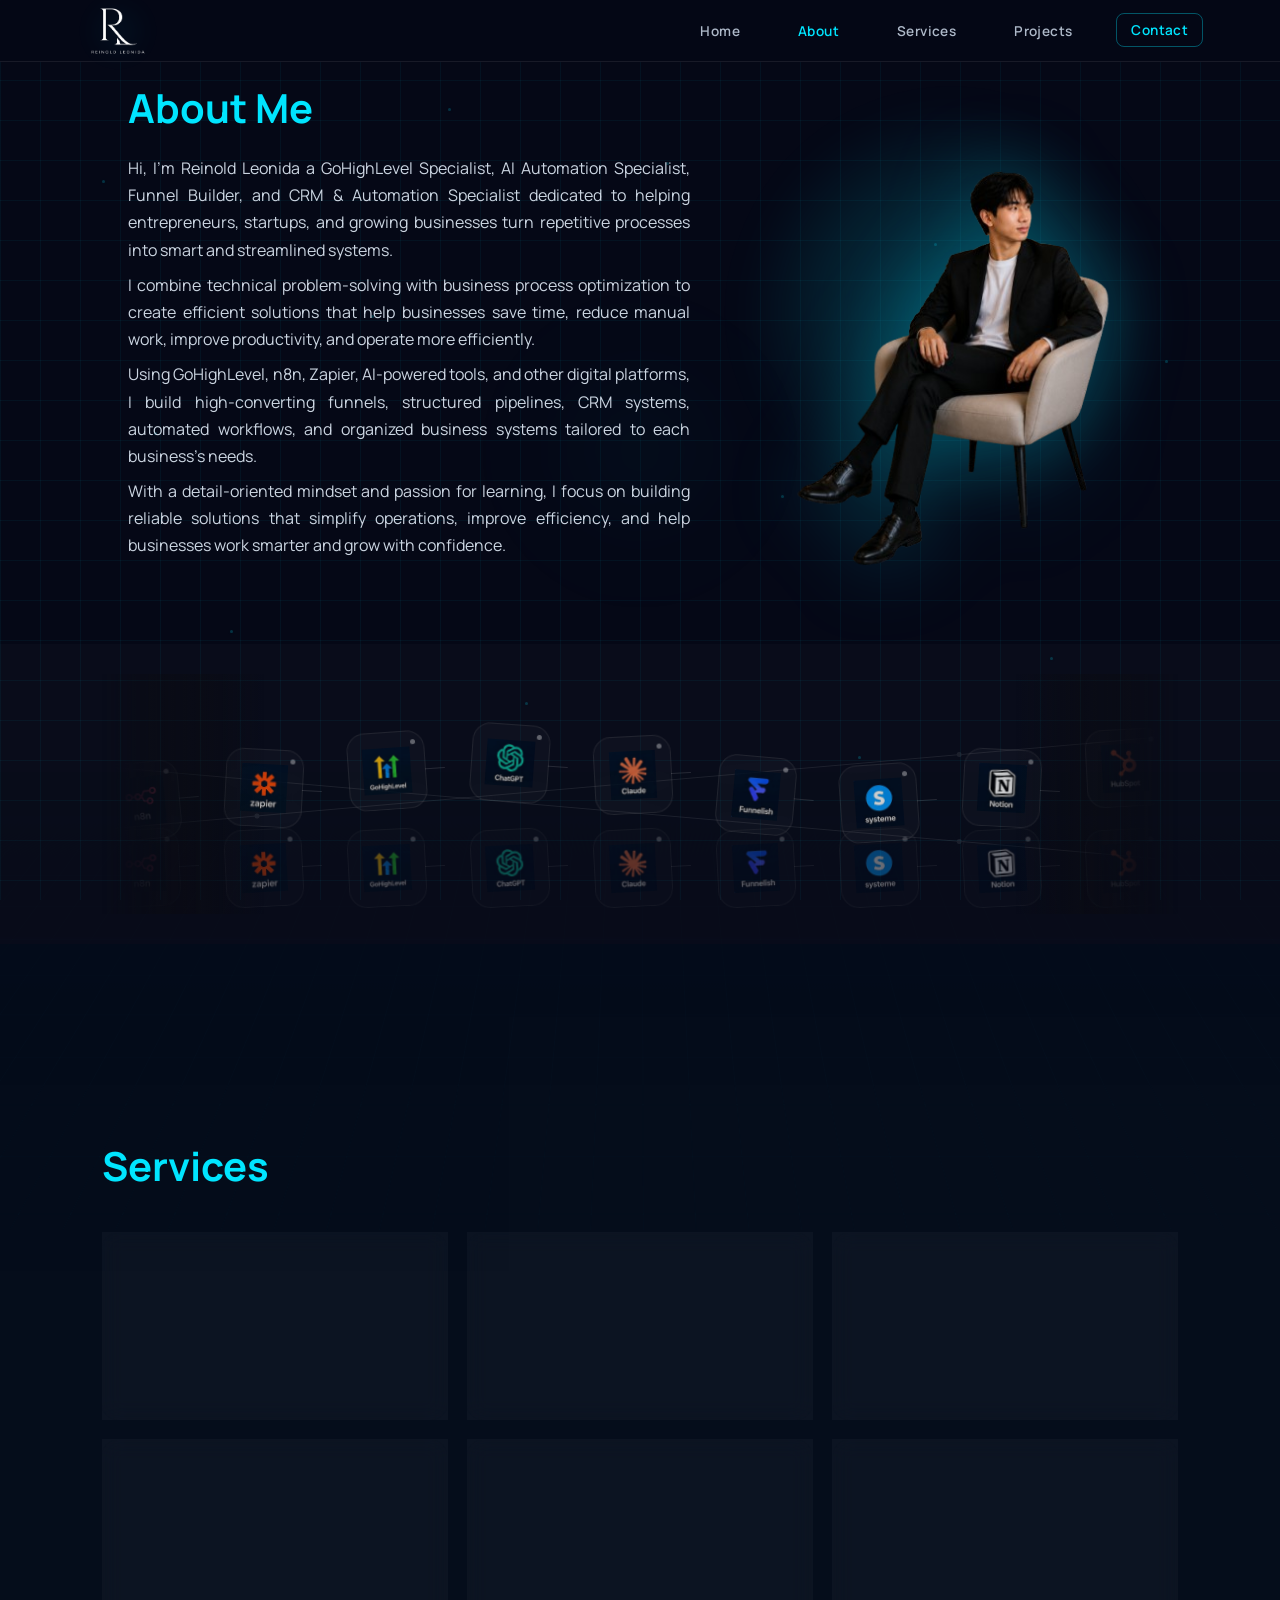
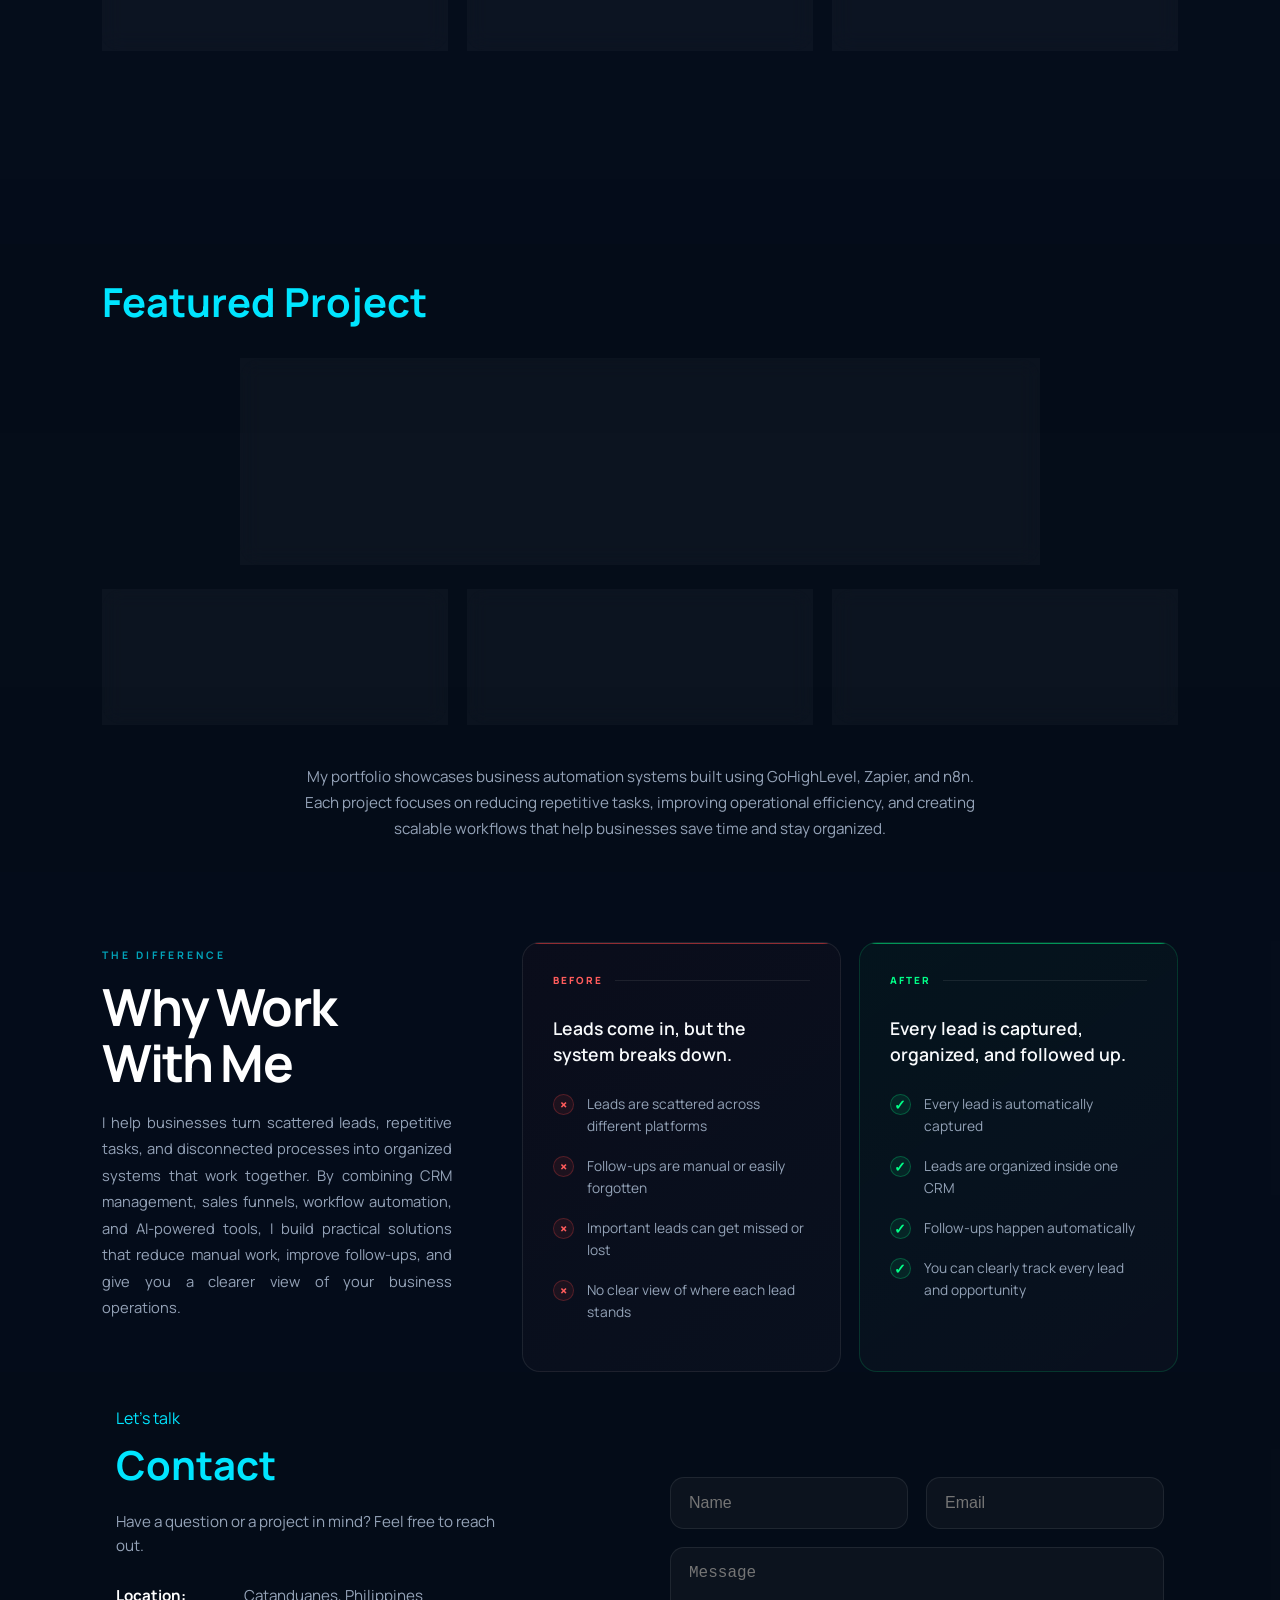
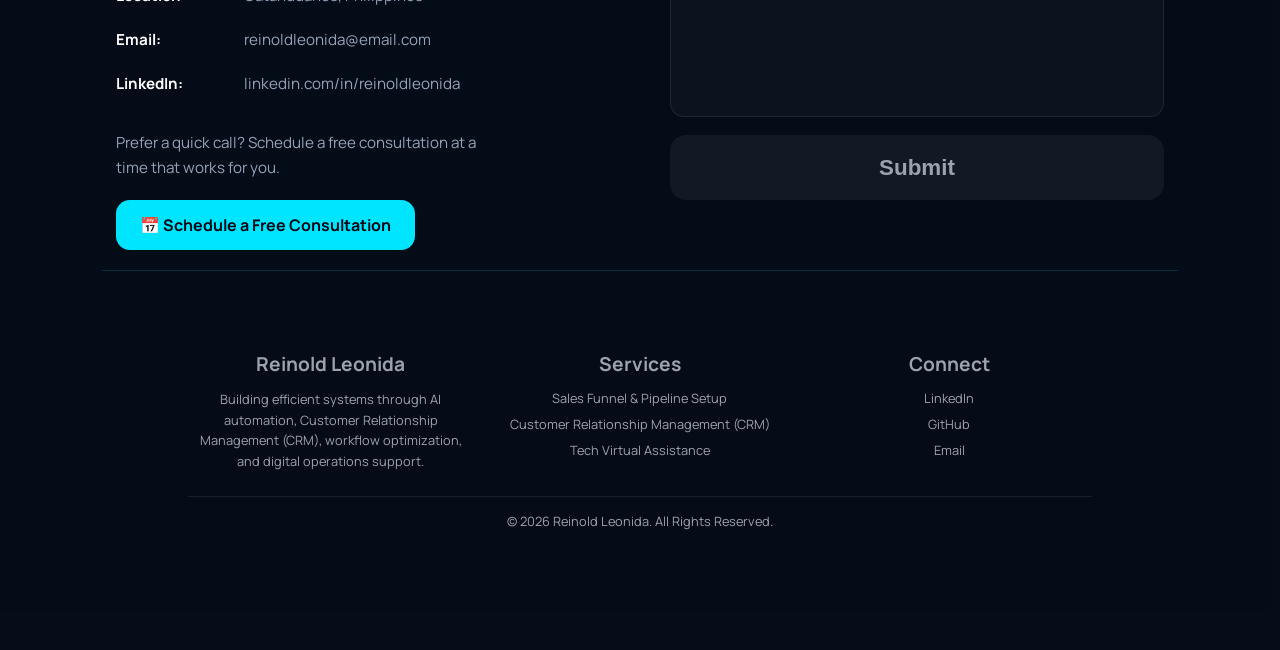
==== about.html @ 92d10fdf "anoter trubleshoot" ====
<!DOCTYPE html>
<html lang="en">
<head>
    <meta charset="UTF-8">
    <meta name="viewport" content="width=device-width, initial-scale=1.0">
    <title>Reinold Leonida</title>
    <link rel="stylesheet" href="style.css">
</head>
<body>
    <div class="grid-bg"></div>

<div class="three-d-background">
    <div class="perspective-grid"></div>

    <div class="particles">
        <span></span>
        <span></span>
        <span></span>
        <span></span>
        <span></span>
        <span></span>
        <span></span>
        <span></span>
        <span></span>
        <span></span>
        <span></span>
        <span></span>
    </div>

    <div class="depth-glow"></div>
</div>

<nav class="main-nav">

    <!-- LOGO -->
    <div class="brand-logo">
    <img
        src="Logo.png"
        alt="Reinold Leonida"
    >
</div>


    <!-- MOBILE MENU BUTTON -->
    <button
        class="menu-toggle"
        aria-label="Open navigation"
    >
        <span></span>
        <span></span>
        <span></span>
    </button>


    <!-- NAVIGATION LINKS -->
    <ul class="nav-menu">

        <li>
            <a href="index.html" class="nav-link">
                Home
            </a>
        </li>

        <li>
            <a href="#about" class="nav-link active">
                About
            </a>
        </li>

        <li>
            <a href="#services" class="nav-link">
                Services
            </a>
        </li>

        <li>
            <a href="project.html" class="nav-link">
                Projects
            </a>
        </li>

        <li>
            <a
                href="#contact"
                class="nav-link nav-contact"
            >
                Contact
            </a>
        </li>

    </ul>

</nav>
</nav>

<section id="about" class="about-page">

    <div class="about-content">

        <h1>About Me</h1>

        <p>
             Hi, I’m Reinold Leonida a GoHighLevel Specialist, AI Automation Specialist,
             Funnel Builder, and CRM & Automation Specialist dedicated to helping 
             entrepreneurs, startups, and growing businesses turn repetitive processes 
             into smart and streamlined systems.
        </p>

        <p>
            I combine technical problem-solving with business process optimization to 
            create efficient solutions that help businesses save time, reduce 
            manual work, improve productivity, and operate more efficiently.
        </p>

        <p>
            Using GoHighLevel, n8n, Zapier, AI-powered tools, and other digital platforms, 
            I build high-converting funnels, structured pipelines, CRM systems, 
            automated workflows, and organized business systems tailored to each 
            business’s needs.

        </p>

        <p>
            With a detail-oriented mindset and passion for learning, I focus on 
            building reliable solutions that simplify operations, improve 
            efficiency, and help businesses work smarter and grow with confidence.
        </p>

    </div>

    <div class="about-image">

        <div class="image-glow"></div>

        <img
            src="Reinold.png"
            alt="Reinold Leonida"
            class="about-photo"
        >

    </div>

</section>

<section id="tech" class="tech-stack-section">

    <div class="tech-orbit">

        <div class="tech-line tech-line-1"></div>
        <div class="tech-line tech-line-2"></div>

        <div class="logo-track logo-track-1">

            <div class="tech-logo">
                <img src="Logos/n8n.jfif" alt="n8n">
            </div>

            <div class="tech-logo">
                <img src="Logos/zapier.jfif" alt="Zapier">
            </div>

            <div class="tech-logo">
                <img src="Logos/ghl.jfif" alt="GoHighLevel">
            </div>

            <div class="tech-logo">
                <img src="Logos/chatgpt.jfif" alt="ChatGPT">
            </div>

            <div class="tech-logo">
                <img src="Logos/claude.jfif" alt="Claude">
            </div>

            <div class="tech-logo">
                <img src="Logos/funnelish.jfif" alt="Funnelish">
            </div>

            <div class="tech-logo">
                <img src="Logos/systeme.jfif" alt="systeme.io">
            </div>

            <div class="tech-logo">
                <img src="Logos/notion.jfif" alt="Notion">
            </div>

            <div class="tech-logo">
                <img src="Logos/hubspot.jfif" alt="HubSpot">
            </div>

            <div class="tech-logo">
                <img src="Logos/trello.jfif" alt="Trello">
            </div>

            <div class="tech-logo">
                <img src="Logos/asana.jfif" alt="Asana">
            </div>

            <div class="tech-logo">
                <img src="Logos/slack.jfif" alt="Slack">
            </div>

            <div class="tech-logo">
                <img src="Logos/discord.jfif" alt="Discord">
            </div>

        </div>

        <!-- Duplicate track -->
        <div class="logo-track logo-track-2">

            
            <div class="tech-logo">
                <img src="Logos/n8n.jfif" alt="n8n">
            </div>

            <div class="tech-logo">
                <img src="Logos/zapier.jfif" alt="Zapier">
            </div>

            <div class="tech-logo">
                <img src="Logos/ghl.jfif" alt="GoHighLevel">
            </div>

            <div class="tech-logo">
                <img src="Logos/chatgpt.jfif" alt="ChatGPT">
            </div>

            <div class="tech-logo">
                <img src="Logos/claude.jfif" alt="Claude">
            </div>

            <div class="tech-logo">
                <img src="Logos/funnelish.jfif" alt="Funnelish">
            </div>

            <div class="tech-logo">
                <img src="Logos/systeme.jfif" alt="systeme.io">
            </div>

            <div class="tech-logo">
                <img src="Logos/notion.jfif" alt="Notion">
            </div>

            <div class="tech-logo">
                <img src="Logos/hubspot.jfif" alt="HubSpot">
            </div>

            <div class="tech-logo">
                <img src="Logos/trello.jfif" alt="Trello">
            </div>

            <div class="tech-logo">
                <img src="Logos/asana.jfif" alt="Asana">
            </div>

            <div class="tech-logo">
                <img src="Logos/slack.jfif" alt="Slack">
            </div>

            <div class="tech-logo">
                <img src="Logos/discord.jfif" alt="Discord">
            </div>

        </div>

    </div>

</section>

    <!-- SERVICES -->
<section id="services">

    <h2>Services</h2>

    <div class="project-grid">

        <div class="card project-card">
            <h3>GoHighLevel & CRM</h3>
            <p>
                Build and organize GoHighLevel CRM systems 
                with structured contacts, lead tracking, pipelines, 
                workflows, and client management that give businesses 
                better visibility and control over their sales process.
            </p>
        </div>

        <div class="card project-card">

            <h3>AI & Workflow Automation</h3>

            <p>
                Turn repetitive tasks into smart automated workflows using AI, 
                n8n, Zapier, GoHighLevel, and other automation tools to reduce 
                manual work, connect business processes, and improve operational 
                efficiency.
            </p>

        </div>

        <div class="card project-card">
            <h3>Sales Funnel & Pipeline Building</h3>
            <p>
                Build high-converting funnels and structured pipelines that 
                capture leads, organize prospects, automate follow-ups, and 
                guide customers through a clear and effective sales journey.
            </p>
        </div>

        <div class="card project-card">
            <h3>Business Systems & Operations</h3>
            <p>
                Create organized digital systems that improve business 
                processes, task management, team workflows, and day-to-day 
                operations while helping businesses work more efficiently and 
                prepare for scalable growth.
            </p>
        </div>

        <div class="card project-card">
            <h3>Client Onboarding Automation</h3>
            <p>
                Build automated onboarding systems that organize new client information, 
                trigger follow-up tasks, connect business tools, and create a smoother 
                experience for both businesses and their clients.
            </p>
        </div>
        <div class="card project-card">
            <h3>Workflow Optimization</h3>
            <p>
                Analyze existing processes and identify opportunities 
                to simplify, automate, and improve workflows. I help turn 
                inefficient manual processes into organized systems that 
                save time and make daily operations easier.
            </p>
        </div>

    </div>

</section>

<section id="projects">

    <h2>Featured Project</h2>

    <div class="project-grid">

        <a href="project.html" class="project-link">

            <div class="card project-card">

                <h3>
                    Digital Systems & Automation
                </h3>

                <p>
                    A collection of projects showcasing GoHighLevel funnels, CRM solutions,
    AI automation, workflow optimization, and business integrations designed
    to streamline operations, reduce manual work, and create more efficient systems.
                </p>

                <span class="view-projects">
                    View Full Project  →
                </span>

            </div>

        </a>

    </div>

    <div class="project-highlights">

        <div class="card stat-card">
            <h3>3</h3>
            <p>Projects Built</p>
        </div>

        <div class="card stat-card">
            <h3>3</h3>
            <p>Platforms Specialized In</p>
        </div>

        <div class="card stat-card">
            <h3>100%</h3>
            <p>Focused on Process Efficiency</p>
        </div>

    </div>

    <p class="project-note">
        My portfolio showcases business automation systems built using
        GoHighLevel, Zapier, and n8n. Each project focuses on reducing
        repetitive tasks, improving operational efficiency, and creating
        scalable workflows that help businesses save time and stay organized.
    </p>

</section>

<!-- WHY WORK WITH ME -->
<section id="why-me" class="before-after-section">

    <div class="before-after-header">
        <span class="section-label">THE DIFFERENCE</span>

        <h2>Why Work With Me</h2>

        <p>
            I help businesses turn scattered leads, repetitive tasks, and disconnected
    processes into organized systems that work together. By combining CRM
    management, sales funnels, workflow automation, and AI-powered tools, I
    build practical solutions that reduce manual work, improve follow-ups,
    and give you a clearer view of your business operations.
        </p>
    </div>

    <div class="before-after">

        <!-- BEFORE -->
        <div class="ba-column before">

            <div class="ba-header">
                <span class="ba-status red">BEFORE</span>
                <span class="ba-line"></span>
            </div>

            <h3>Leads come in, but the system breaks down.</h3>

            <ul>
                <li>
                    <span class="ba-icon red">×</span>
                    Leads are scattered across different platforms
                </li>

                <li>
                    <span class="ba-icon red">×</span>
                    Follow-ups are manual or easily forgotten
                </li>

                <li>
                    <span class="ba-icon red">×</span>
                    Important leads can get missed or lost
                </li>

                <li>
                    <span class="ba-icon red">×</span>
                    No clear view of where each lead stands
                </li>
            </ul>

        </div>


        <!-- AFTER -->
        <div class="ba-column after">

            <div class="ba-header">
                <span class="ba-status green">AFTER</span>
                <span class="ba-line"></span>
            </div>

            <h3>Every lead is captured, organized, and followed up.</h3>

            <ul>
                <li>
                    <span class="ba-icon green">✓</span>
                    Every lead is automatically captured
                </li>

                <li>
                    <span class="ba-icon green">✓</span>
                    Leads are organized inside one CRM
                </li>

                <li>
                    <span class="ba-icon green">✓</span>
                    Follow-ups happen automatically
                </li>

                <li>
                    <span class="ba-icon green">✓</span>
                    You can clearly track every lead and opportunity
                </li>
            </ul>

        </div>

    </div>

</section>

    <!-- CONTACT -->

<section id="contact" class="contact-section">

    <div class="contact-container">

        <div class="contact-info">

            <span class="contact-label">
                Let's talk
            </span>

            <h2>Contact</h2>

            <p>
                Have a question or a project in mind?
                Feel free to reach out.
            </p>

            <div class="contact-details">

    <p>
        <span class="contact-title">Location</span>
        <span class="contact-value">Catanduanes, Philippines</span>
    </p>

    <p>
        <span class="contact-title">Email</span>
        <span class="contact-value">
            <a href="mailto:reinoldleonida@email.com">
                reinoldleonida@email.com
            </a>
        </span>
    </p>

    <p>
    <span class="contact-title">LinkedIn</span>

    <span class="contact-value">
        <a href="https://linkedin.com/in/reinoldleonida" target="_blank">
            linkedin.com/in/reinoldleonida
        </a>
    </span>
</p>

<div class="booking-box">

    <p class="booking-text">
        Prefer a quick call? Schedule a free consultation at a time that works for you.
    </p>

    <a
        href="https://calendly.com/reinoldleo2004/free-consultation"
        target="_blank"
        class="book-btn">

        📅 Schedule a Free Consultation

    </a>

</div>
        </span>
    </p>

</div>
        </div>

        <form
    action="https://formsubmit.co/reinoldleo2004@gmail.com"
    method="POST"
    class="contact-form">

    <input type="hidden" name="_captcha" value="false">

    <input type="hidden" name="_subject"
    value="New Portfolio Inquiry">

    <input type="hidden" name="_template"
    value="table">

            <div class="input-row">

    <input
    type="text"
    name="Name"
    placeholder="Name"
    required
>

    <input
    type="email"
    name="Email"
    placeholder="Email"
    required
>
</div>
<input
    type="hidden"
    name="_next"
    value="https://reinoldleonida.vercel.app/about.html?sent=true">

            <textarea
    name="Message"
    placeholder="Message"
    rows="5"
    required
></textarea>

            <button type="submit">
                Submit
            </button>

        </form>

    </div>

        </div>
    <footer class="footer">

    <div class="footer-grid">

        <div>
            <h3>Reinold Leonida</h3>

            <p class="footer-tagline">
                Building efficient systems through AI automation,
                Customer Relationship Management (CRM), workflow optimization,
                and digital operations support.
            </p>
        </div>

        <div>
            <h3>Services</h3>

            <ul class="footer-links">
                <li>Sales Funnel & Pipeline Setup</li>
                <li>Customer Relationship Management (CRM)</li>
                <li>Tech Virtual Assistance</li>
            </ul>
        </div>

        <div>
    <h3>Connect</h3>

    <ul class="footer-links">

        <li>
            <a href="https://www.linkedin.com/in/reinold-leonida/" target="_blank">
                LinkedIn
            </a>
        </li>

        <li>
            <a href="https://github.com/Rein2004" target="_blank">
                GitHub
            </a>
        </li>

        <li>
            <a href="mailto:reinoldleo2004@gmail.com">
                Email
            </a>
        </li>

    </ul>
</div>

    </div>

    <div class="footer-bottom">
        © 2026 Reinold Leonida. All Rights Reserved.
    </div>

</footer>

</section>

<div id="success-box" class="success-box">
    <div class="success-content">
        <span>✓</span>
        <p>Message sent successfully!</p>
    </div>
</div>

<script src="script.js"></script>

</body>
</html>
---- style.css ----
@import url('https://fonts.googleapis.com/css2?family=Manrope:wght@300;400;500;600;700;800&display=swap');
@import url('https://fonts.googleapis.com/css2?family=Inter:wght@300;400;500;600;700;800;900&display=swap');

*{
    margin:0;
    padding:0;
    box-sizing:border-box;
}

html{
    scroll-behavior:smooth;
}

body{
    background:#050816;
    color:white;
    font-family:'Manrope',sans-serif;
    overflow-x:hidden;
}

.grid-bg{
    position:fixed;
    width:100%;
    height:100%;
    z-index:-2;

    background-image:
        linear-gradient(rgba(0,229,255,.05) 1px, transparent 1px),
        linear-gradient(90deg, rgba(0,229,255,.05) 1px, transparent 1px);

    background-size:40px 40px;
}

.logo{
    font-size:2rem;
    font-weight:800;
    color:#00e5ff;
}

nav ul{
    display:flex;
    gap:30px;
    list-style:none;
}

nav a{
    text-decoration:none;
    color:white;
}

.hero-description{
    max-width:650px;

    margin:25px auto 0;

    color:#cbd5e1;

    font-size:1rem;
    line-height:1.8;

    text-align:center;
}
.hero{
    min-height:100vh;
    display:flex;
    justify-content:center;
    align-items:center;
    text-align:center;
}

.hero-content{
    width:100%;
    max-width:1100px;
    margin:auto;
}

.status{
    display:inline-block;

    border:1px solid #00ff88;
    color:#00ff88;

    padding:10px 20px;
    border-radius:50px;

    margin-bottom:20px;
}

.name{
    font-size:5rem;
    font-weight:800;
    letter-spacing:-3px;

    background:linear-gradient(
        90deg,
        #00e5ff,
        #00ff88,
        #00e5ff
    );

    background-size:300% auto;

    background-clip: text;
    -webkit-background-clip: text;
    -webkit-text-fill-color:transparent;

    animation:gradientMove 5s linear infinite;
}

@keyframes gradientMove{
    to{
        background-position:300% center;
    }
}

.title{
    margin-top:12px;
    font-size:1.4rem;
    font-weight:500;
    color:#94a3b8;
}

section{
    min-height:auto;
    padding:60px 8%;
    display:flex;
    flex-direction:column;
    justify-content:center;
}

section h2{
    color:#00e5ff;
    font-size:3rem;
    margin-bottom:20px;
}
#about.show,
#services.show,
#projects.show{
    opacity:1;
    transform:translateY(0);
}

.card{
    background:rgba(255,255,255,.03);

    border:1px solid rgba(0,229,255,.2);

    border-radius:20px;

    padding:30px;

    backdrop-filter:blur(10px);
}

.project-grid{
    display:grid;

    grid-template-columns:
    repeat(auto-fit,minmax(300px,1fr));
    margin-bottom:0;
    gap:30px;
}

.project-card{
    transition:.3s;
}

.project-card:hover{
    transform:translateY(-10px);

    box-shadow:
    0 0 30px rgba(0,229,255,.3);
}

.tech-item{
    text-align:center;

    padding:20px;

    border-radius:15px;

    background:rgba(255,255,255,.03);

    border:1px solid rgba(0,229,255,.2);
}

footer{
    text-align: center;
    color: #9ca3af;
    margin-top: 0;
    padding: 20px 8% 15px;
}

@media(max-width:768px){

    .name{
        font-size:3rem;
    }

    .title{
        font-size:1.3rem;
    }

    nav{
        flex-direction:column;
        gap:20px;
    }

    nav ul{
        flex-wrap:wrap;
        justify-content:center;
    }

}
#typing::after{
    content:"|";
    animation:blink .8s infinite;
    color:#00e5ff;
}

@keyframes blink{
    50%{
        opacity:0;
    }
}
.profile-header{
    display:flex;
    justify-content:center;
    align-items:center;
    margin-bottom:30px;
}

.profile-wrapper{
    position:relative;

    width:350px;
    height:350px;

    display:flex;
    justify-content:center;
    align-items:center;
}

.profile-photo{
    width:100%;
    height:100%;

    object-fit:cover;

    border-radius:
    60% 40% 55% 45% /
    40% 60% 40% 60%;

    border:4px solid rgba(0,229,255,.5);

    box-shadow:
    0 0 40px rgba(0,229,255,.25);

    transition:.4s ease;
}

.profile-wrapper:hover .profile-photo{
    transform:translateY(-8px) scale(1.02);

    box-shadow:
    0 0 60px rgba(0,229,255,.4);
}

.photo-overlay{
    position:absolute;
    inset:0;

    display:flex;
    justify-content:center;
    align-items:center;

    font-size:3rem;

    cursor:pointer;

    opacity:0;

    background:rgba(0,0,0,.45);

    border-radius:
    60% 40% 55% 45% /
    40% 60% 40% 60%;

    transition:.3s;
}

.profile-wrapper:hover .photo-overlay{
    opacity:1;
}

.status-dot{
    position:absolute;

    bottom:25px;
    right:25px;

    width:36px;
    height:36px;

    background:#00ff88;
    border-radius:50%;

    border:5px solid #050816;

    animation:pulse 2s infinite;
}

@keyframes pulse{
    0%{
        box-shadow:0 0 0 0 rgba(0,255,136,.8);
    }

    70%{
        box-shadow:0 0 0 20px rgba(0,255,136,0);
    }

    100%{
        box-shadow:0 0 0 0 rgba(0,255,136,0);
    }
}
.section-subtitle{
    max-width:850px;
    margin:0 auto 50px;
    text-align:center;
    color:#9ca3af;
    line-height:1.8;
    font-size:1.05rem;
}

.footer{
    padding:80px 8% 40px;
    border-top:1px solid rgba(0,229,255,.15);
}

.footer-grid{
    display:grid;
    grid-template-columns:
    repeat(auto-fit,minmax(250px,1fr));
    gap:25px;
}

.footer h3{
    font-size:1.2rem;
    margin-bottom:12px;
}

.footer-tagline{
    color:#9ca3af;
    font-size:.8rem;
    line-height:1.6;
}

.footer-links{
    list-style:none;
}

.footer-links li{
    margin-bottom:8px;
    font-size:.8rem;
    color:#9ca3af;
}

.footer-bottom{
    margin-top:25px;
    padding-top:15px;
    font-size:.8rem;
    border-top:1px solid rgba(255,255,255,.08);
    color:#9ca3af;
}
#about p{
    text-align: justify;
    text-justify: inter-word;
    line-height: 1.9;
    color: #cbd5e1;
    font-size: 1.05rem;
}

nav a{
    position:relative;
    transition:.3s;
}

nav a.active::after{
    content:"";

    position:absolute;
    left:0;
    bottom:-8px;

    width:100%;
    height:2px;

    background:#00e5ff;
}
#services{
    background:rgba(0,229,255,.02);
    padding:60px 8%;
}
#services h2{
    font-size:2.5rem;
    margin-bottom:40px;
}

#services .project-grid{
    gap:20px;
}

#services .project-card{
    padding:18px;
}

#services .project-card h3{
    font-size:1.1rem;
    margin-bottom:10px;
}

#services .project-card p{
    font-size:0.9rem;
    line-height:1.6;
    text-align:justify;
    text-justify:inter-word;
}

#services .card{
    border-radius:15px;
}

#projects{
    background:rgba(0,255,136,.02);
}

#tech{
    background:rgba(255,255,255,.02);
}

#contact{
    background:rgba(0,255,136,.02);
}
.profile-wrapper{
    animation:float 5s ease-in-out infinite;
}

@keyframes float{
    0%{
        transform:translateY(0);
    }
    50%{
        transform:translateY(-15px);
    }
    100%{
        transform:translateY(0);
    }
}

.card.show{
    opacity:1;
    transform:translateY(0);
}
/* =========================================
   PROJECT SECTION ONLY — SHINE EFFECT
========================================= */

#projects .project-card {
    position: relative;
    overflow: hidden;
}

#projects .project-card::before {
    content: "";

    position: absolute;
    top: -50%;
    left: -50%;

    width: 200%;
    height: 200%;

    background: linear-gradient(
        90deg,
        transparent,
        rgba(0, 229, 255, 0.3),
        transparent
    );

    transform: translateX(-100%) rotate(25deg);

    opacity: 0;

    pointer-events: none;
}

#projects .project-card:hover::before {
    opacity: 1;
    animation: projectCardShine 1s linear;
}

@keyframes projectCardShine {
    from {
        transform: translateX(-100%) rotate(25deg);
    }

    to {
        transform: translateX(100%) rotate(25deg);
    }
}
.grid-bg{
    animation:gridMove 20s linear infinite;
}

@keyframes gridMove{
    from{
        background-position:0 0;
    }

    to{
        background-position:40px 40px;
    }
}

.cursor-glow{
    position:fixed;

    width:300px;
    height:300px;

    border-radius:50%;

    background:
    radial-gradient(
        circle,
        rgba(0,229,255,.15),
        transparent 70%
    );

    pointer-events:none;

    transform:
    translate(-50%,-50%);

    z-index:-1;
}
.hero-buttons{
    margin-top:40px;
    display:flex;
    justify-content:center;
    gap:20px;
    flex-wrap:wrap;
}

.btn-primary,
.btn-secondary{
    padding:14px 28px;
    border-radius:12px;
    text-decoration:none;
    font-weight:600;
    transition:.3s;
}

.btn-primary{
    background:#00e5ff;
    color:#050816;
}

.btn-primary:hover{
    transform:translateY(-3px);
}

.btn-secondary{
    border:1px solid #00e5ff;
    color:#00e5ff;
}

.btn-secondary:hover{
    background:rgba(0,229,255,.1);
}

.logo span{
    color:#00e5ff;
}
.project-highlights{
    margin-top:25px;
    gap:15px;
    display:grid;
    grid-template-columns:
    repeat(auto-fit,minmax(250px,1fr));

    gap:20px;
}

.stat-card h3{
    color:#00e5ff;
    margin-bottom:10px;
}
.project-link{
    text-decoration:none;
    color:inherit;
}

.view-projects{
    display:inline-block;
    margin-top:20px;
    color:#00e5ff;
    font-weight:600;
}

.stat-card{
    text-align:center;
}

.stat-card h3{
    font-size:2.5rem;
    color:#00e5ff;
    margin-bottom:10px;
}

.project-note{
    max-width:700px;
    font-size:0.95rem;
    line-height:1.7;
    margin:40px auto 0;
    text-align:center;
    color:#94a3b8;
}
.tech-item{
    position:relative;
    overflow:hidden;
}

.hero-container{
    max-width:1200px;
    margin:0 auto;

    display:flex;
    align-items:center;
    justify-content:space-between;
    gap:80px;
}

.hero-text{
    flex:1;
    text-align:left;
}

.hero-image{
    flex:1;
    display:flex;
    justify-content:flex-end;
}

.hero-about{
    margin-top:40px;
    text-align:justify;
    text-justify:inter-word;
}

.hero-about h3{
    color:#00e5ff;
    margin-bottom:10px;
}

.hero-about p{
    color:#cbd5e1;
    line-height:1.8;
}

.name{
    white-space:nowrap;
}
.hero{
    opacity:1 !important;
    transform:none !important;
}
.hero .title{
    opacity:1 !important;
    transform:none !important;
}
.hero-about .btn-secondary{
    display:inline-block;
    margin-top:25px;
}
.about-page{
    min-height:auto;
    padding:80px 10% 30px;
    display:grid;
    grid-template-columns:1.4fr 1fr;
    gap:60px;
}
.about-content{
    width:100%;
    max-width:none;
}

.about-page h1{
    font-size:2.5rem;
    margin-bottom:20px;
    color:#00e5ff;
}

#about p{
    text-align:justify;
    line-height:1.7;
    margin-bottom:8px;
    color:#cbd5e1;
    font-size:1rem;
}
.about-image{
    width:100%;
    display:flex;
    justify-content:center;
    align-items:center;

    margin-top:-70px;
}

.image-glow{
    position:absolute;

    width:420px;
    height:420px;

    background:
    radial-gradient(
        circle,
        rgba(0,229,255,.25),
        transparent 70%
    );

    filter:blur(20px);
}

.about-photo{
    width:100%;
    max-width:600px;

    height:auto;
    object-fit:contain;

    position:relative;
    z-index:2;

    filter:drop-shadow(0 0 40px rgba(0,229,255,.25));
}
@media(max-width:768px){

    .about-page{
        grid-template-columns:1fr;
        gap:40px;
    }

    .about-content h1{
        font-size:3rem;
    }

}
@media(max-width:900px){

    .about-page{
        grid-template-columns:1fr;
        text-align:left;
    }

    .about-image{
        order:-1;
    }
}

#projects{
    min-height:auto;
    padding:30px 8%;
}

#projects h2{
    color:#00e5ff;
    font-size:2.5rem;
    margin-bottom:30px;
}

#projects .project-card{
    padding:22px;
    max-width:800px;
    margin:auto;
}

#projects .project-card h3{
    font-size:1.3rem;
    margin-bottom:12px;
}

#projects .project-card p{
    font-size:0.95rem;
    line-height:1.7;
    color:#cbd5e1;
}

.stat-card h3{
    font-size:2rem;
}

.stat-card p{
    font-size:0.9rem;
}


/* Disable card animation inside those sections */

#tech .card,
#contact .card{
    opacity:1 !important;
    transform:none !important;
    transition:none !important;
}

/* Disable tech-item animation */

#tech .tech-item{
    opacity:1 !important;
    transform:none !important;
    transition:none !important;
}
/* TECH STACK - Minimalist */

#tech{
    padding:30px 8%;
    min-height:auto;
}

#tech h2{
    font-size:2.5rem;
    margin-bottom:30px;
}

#tech .project-grid{
    gap:18px;
}

#tech .card{
    padding:18px;
    border-radius:15px;
}

#tech .card h3{
    font-size:1rem;
    margin-bottom:12px;
}

#tech .tech-grid{
    gap:12px;
}

#tech .tech-item{
    padding:12px;
    font-size:0.85rem;
    border-radius:10px;
}
/* CONTACT SECTION */

.contact-section{
    padding:60px 8% 80px;
    min-height:100vh;
}

.contact-container{
    max-width:1050px;
    margin:auto;

    display:grid;
    grid-template-columns:1fr 1fr;
    gap:60px;
    align-items:center;
}

.contact-label{
    color:#00e5ff;
    font-size:1rem;
    display:block;
    margin-bottom:8px;
}

.contact-info{
    max-width:420px;
    padding-right:30px;
}
.contact-info h2{
    font-size:2.5rem;
    margin-bottom:18px;
}

.contact-info p{
    color:#94a3b8;
    line-height:1.6;
    font-size:.95rem;
}

.contact-details{
    margin-top:25px;
}

.contact-details p{
    display:flex;
    align-items:center;
    gap:18px;
    margin-bottom:20px;
}
.contact-title{
    width:110px;          /* keeps labels perfectly aligned */
    font-weight:700;
    color:#ffffff;
    flex-shrink:0;
}
.contact-title::after{
    content:":";
}
.contact-value{
    color:#94a3b8;
}
.contact-value a{
    color:#94a3b8;
    text-decoration:none;
    transition:.3s ease;
}

.contact-value a:hover{
    color:#00e5ff;
}

.contact-details strong{
    color:white;
    margin-right:8px;
}

.contact-form button{
    width:100%;

    height:38px;          /* Much slimmer */

    padding:0;            /* Remove extra padding */

    border:none;
    border-radius:10px;

    background:#111827;
    color:#d1d5db;

    font-size:.9rem;
    font-weight:600;

    cursor:pointer;
    transition:.3s ease;
}
.contact-form button:hover{
    background:#00e5ff;
    color:#050816;

    transform:translateY(-2px);

    box-shadow:0 10px 25px rgba(0,229,255,.25);
}

.contact-form button:active{
    transform:translateY(0);
}

.contact-form input,
.contact-form textarea{
    width:100%;
    padding:16px 18px;
    border-radius:14px;
    background:rgba(255,255,255,.03);
    border:1px solid rgba(255,255,255,.08);
    color:white;
    font-size:1rem;
}
.contact-form textarea{
    min-height:170px;
    resize:none;
}

.contact-form input:focus,
.contact-form textarea:focus{
    border-color:#00e5ff;
}

.contact-form button{
    height:65px;

    border:none;
    border-radius:16px;

    background:rgba(255,255,255,.05);

    color:#9ca3af;

    font-size:1.4rem;
    cursor:pointer;

    transition:.3s;
}

.contact-form button:hover{
    background:#00e5ff;
    color:#050816;
}

@media(max-width:900px){

    .contact-container{
        grid-template-columns:1fr;
    }

    .contact-info h2{
        font-size:3.5rem;
    }
}
section{
    min-height:100vh;
}
.contact-form{
    display:flex;
    flex-direction:column;
    gap:18px;
    width:100%;
}

.input-row{
    display:grid;
    grid-template-columns:1fr 1fr;
    gap:18px;
}
.footer-links a{
    color:#9ca3af;      /* Default color */
    text-decoration:none;
    transition:0.3s ease;
}

.footer-links a:hover{
    color:#00e5ff;      /* Hover color */
}
/* Back Button */
.success-box {
    position: fixed;
    top: 50%;
    left: 50%;
    transform: translate(-50%, -50%) scale(0.95);
    opacity: 0;
    visibility: hidden;
    pointer-events: none;
    z-index: 99999;
    transition: all 0.3s ease;
}

.success-box.show {
    opacity: 1;
    visibility: visible;
    pointer-events: auto;
    transform: translate(-50%, -50%) scale(1);
}

.success-content{
    background:#0f172a;

    border:1px solid rgba(0,229,255,.3);

    padding:25px 35px;

    border-radius:18px;

    text-align:center;

    box-shadow:
    0 0 30px rgba(0,229,255,.2);
}

.success-content span{
    font-size:2rem;
    color:#00ff88;
    display:block;
    margin-bottom:10px;
}

.success-content p{
    color:white;
    font-size:1rem;
}
.booking-box{
    margin-top:35px;
}

.booking-text{
    color:#94a3b8;
    font-size:.95rem;
    line-height:1.6;
    margin-bottom:16px;
}

.book-btn{

    display:inline-flex;
    align-items:center;
    justify-content:center;

    gap:10px;

    padding:14px 24px;

    border-radius:14px;

    background:#00e5ff;
    color:#050816;

    font-weight:700;
    text-decoration:none;

    transition:.3s ease;
}

.book-btn:hover{

    transform:translateY(-3px);

    box-shadow:
    0 12px 30px rgba(0,229,255,.35);

    background:#35ecff;

}
/* ==========================
   MOBILE RESPONSIVE
========================== */

@media (max-width: 900px) {

    /* Navbar */
    nav{
        padding:20px 5%;
        flex-direction:column;
        gap:15px;
        text-align:center;
    }

    .logo{
        font-size:1.5rem;
    }

    /* Hero */
    .hero-container{
        flex-direction:column-reverse;
        text-align:center;
        gap:40px;
    }

    .hero-text{
        text-align:center;
    }

    .hero-image{
        justify-content:center;
    }

    .profile-wrapper{
        width:250px;
        height:250px;
    }

    .name{
        font-size:2.5rem;
        white-space:normal;
    }

    .title{
        font-size:1.1rem;
    }

    .hero-about{
        text-align:center;
    }

    /* Buttons */
    .hero-buttons{
        flex-direction:column;
        align-items:center;
    }

    .btn-primary,
    .btn-secondary,
    .book-btn{
        width:100%;
        max-width:300px;
        text-align:center;
    }

    /* About Page */
    .about-page{
        grid-template-columns:1fr;
        gap:30px;
    }

    .about-image{
        order:-1;
        margin-top:0;
    }

    .about-photo{
        max-width:300px;
    }

    /* Sections */
    section{
        padding:60px 5%;
    }

    section h2{
        font-size:2rem;
        text-align:center;
    }

    /* Cards */
    .project-grid,
    .tech-grid{
        grid-template-columns:1fr;
    }

    .project-card,
    .card{
        width:100%;
    }

    /* Contact */
    .contact-container{
        grid-template-columns:1fr;
        gap:30px;
    }

    .contact-info{
        max-width:100%;
        padding-right:0;
    }

    .input-row{
        grid-template-columns:1fr;
    }

    /* Projects Page */
    .projects-content h1{
        font-size:2.8rem;
    }

    .projects-content p{
        font-size:1rem;
    }

    .back-btn{
        width:45px;
        height:45px;
        font-size:1.3rem;
    }

}

/* Logo glow */

.brand-logo::before {
    content: "";

    position: absolute;

    width: 60px;
    height: 60px;

    left: 50%;
    top: 50%;

    transform: translate(-50%, -50%);

    background:
        radial-gradient(
            circle,
            rgba(0,229,255,.20),
            transparent 70%
        );

    filter: blur(15px);

    opacity: .4;

    z-index: -1;
}


/* Logo hover */

.brand-logo:hover img {
    transform: scale(1.06);

    filter:
        drop-shadow(0 0 8px rgba(0,229,255,.55))
        drop-shadow(0 0 22px rgba(0,229,255,.25));
}


.nav-link {
    position: relative;

    display: inline-block;

    padding: 6px 0;

    color: #aeb9c9;

    text-decoration: none;

    font-size: .72rem;

    font-weight: 600;

    letter-spacing: .4px;

    transition: .3s ease;
}

.nav-link:hover {
    color: white;
}


/* Underline */

.nav-link::after {
    content: "";

    position: absolute;

    left: 0;
    bottom: 0;

    width: 0;
    height: 2px;

    background: #00e5ff;

    box-shadow:
        0 0 8px rgba(0,229,255,.7);

    transition: width .3s ease;
}


.nav-link:hover::after,
.nav-link.active::after {
    width: 100%;
}


.nav-link.active {
    color: #00e5ff;
}


/* ==============================
   CONTACT BUTTON
============================== */

.nav-contact {
    padding: 7px 14px;

    border: 1px solid rgba(0,229,255,.35);

    border-radius: 8px;

    color: #00e5ff;
}



.nav-contact:hover {
    background: rgba(0,229,255,.08);

    border-color: #00e5ff;

    box-shadow:
        0 0 18px rgba(0,229,255,.15);
}


/* ==============================
   MOBILE BUTTON
============================== */

.menu-toggle {
    display: none;

    width: 42px;
    height: 42px;

    border: 1px solid rgba(0,229,255,.25);

    border-radius: 9px;

    background: rgba(255,255,255,.03);

    cursor: pointer;

    align-items: center;
    justify-content: center;

    flex-direction: column;

    gap: 5px;
}


.menu-toggle span {
    width: 19px;
    height: 2px;

    background: #00e5ff;

    border-radius: 10px;

    transition: .3s ease;
}


/* =====================================================
   3D CARD HOVER
===================================================== */

.card,
.project-card,
.tech-item {
    transition:
        transform .35s ease,
        box-shadow .35s ease,
        border-color .35s ease;
}
.card:hover,
.project-card:hover,
.tech-item:hover {
    transform:
        translateY(-5px)
        translateZ(4px);

    box-shadow:
        0 12px 25px rgba(0,0,0,.25),
        0 0 15px rgba(0,229,255,.08);
}


/* =====================================================
   PROFILE 3D
===================================================== */

.profile-wrapper {
    transition:
        transform .2s ease-out,
        filter .3s ease;
}

.profile-wrapper:hover {
    filter:
        drop-shadow(0 25px 35px rgba(0,229,255,.18));
}


/* =====================================================
   ABOUT IMAGE 3D
===================================================== */

.about-image {
    perspective: 1000px;
}

.about-photo {
    transition:
        transform .25s ease-out,
        filter .3s ease;
}


/* =====================================================
   NAVIGATION 3D
===================================================== */

.nav-link {
    transition:
        color .3s ease,
        transform .25s ease;
}

.nav-link:hover {
    transform:
        perspective(500px)
        translateZ(8px)
        translateY(-2px);
}

/* =====================================================
   BUTTON 3D
===================================================== */

.btn-primary,
.btn-secondary,
.book-btn{

    transition:
        transform .3s ease,
        box-shadow .3s ease,
        background .3s ease;
}

.btn-primary:hover,
.btn-secondary:hover,
.book-btn:hover{
    transform:
        perspective(700px)
        translateY(-5px)
        translateZ(12px)
        rotateX(3deg);

    box-shadow:
        0 15px 30px rgba(0,229,255,.2);
}


/* =====================================================
   3D SECTION DEPTH
===================================================== */

section {
    perspective: 1200px;
}




/* =====================================================
   3D FOOTER
===================================================== */

.footer-grid > div {
    transition:
        transform .35s ease;
}

.footer-grid > div:hover {
    transform:
        perspective(700px)
        translateZ(8px)
        translateY(-3px);
}


/* =====================================================
   REDUCE MOTION FOR ACCESSIBILITY
===================================================== */

@media (prefers-reduced-motion: reduce) {

    *,
    *::before,
    *::after {
        animation-duration: .01ms !important;
        animation-iteration-count: 1 !important;
        transition-duration: .01ms !important;
    }

}
/* =====================================================
   3D ANIMATED BACKGROUND
   ===================================================== */
.three-d-background {
    position: fixed;
    inset: 0;

    width: 100vw;
    height: 100vh;

    pointer-events: none;

    z-index: -1;

    perspective: 1000px;

    will-change: transform;
}


/* =====================================================
   3D PERSPECTIVE GRID
   ===================================================== */

.perspective-grid {
    position: absolute;

    width: 180%;
    height: 75%;

    left: -40%;
    bottom: -30%;

    transform:
        rotateX(68deg)
        translateZ(-100px);

    transform-origin: center bottom;

    background-image:
        linear-gradient(
            rgba(0,229,255,.12) 1px,
            transparent 1px
        ),
        linear-gradient(
            90deg,
            rgba(0,229,255,.12) 1px,
            transparent 1px
        );

    background-size:
        55px 55px;

    opacity: .28;

    filter:
        drop-shadow(
            0 0 5px
            rgba(0,229,255,.15)
        );

    animation:
        perspectiveGridMove 8s
        linear infinite;
}


/* Moving toward the viewer */

@keyframes perspectiveGridMove {

    from {
        background-position:
            0 0,
            0 0;
    }

    to {
        background-position:
            0 55px,
            55px 0;
    }

}


/* =====================================================
   FADE THE GRID INTO THE BACKGROUND
   ===================================================== */

.perspective-grid::after {

    content: "";

    position: absolute;

    inset: 0;

    background:
        linear-gradient(
            to top,
            transparent 20%,
            #050816 90%
        );

}


/* =====================================================
   FLOATING PARTICLES
   ===================================================== */

.particles {
    position: absolute;

    inset: 0;

    pointer-events: none;
}


.particles span {

    position: absolute;

    width: 4px;
    height: 4px;

    border-radius: 50%;

    background: #00e5ff;

    box-shadow:
        0 0 8px rgba(0,229,255,.8),
        0 0 20px rgba(0,229,255,.35);

    opacity: .5;

    animation:
        particleFloat
        var(--duration)
        ease-in-out
        infinite alternate;
}


/* Individual particle positions */

.particles span:nth-child(1) {
    left: 8%;
    top: 20%;
    --duration: 5s;
}

.particles span:nth-child(2) {
    left: 18%;
    top: 70%;
    --duration: 7s;
}

.particles span:nth-child(3) {
    left: 29%;
    top: 35%;
    --duration: 6s;
}

.particles span:nth-child(4) {
    left: 41%;
    top: 78%;
    --duration: 8s;
}

.particles span:nth-child(5) {
    left: 52%;
    top: 18%;
    --duration: 5.5s;
}

.particles span:nth-child(6) {
    left: 61%;
    top: 55%;
    --duration: 7.5s;
}

.particles span:nth-child(7) {
    left: 73%;
    top: 27%;
    --duration: 6.5s;
}

.particles span:nth-child(8) {
    left: 82%;
    top: 73%;
    --duration: 9s;
}

.particles span:nth-child(9) {
    left: 91%;
    top: 40%;
    --duration: 6s;
}

.particles span:nth-child(10) {
    left: 35%;
    top: 12%;
    --duration: 8s;
}

.particles span:nth-child(11) {
    left: 67%;
    top: 84%;
    --duration: 7s;
}

.particles span:nth-child(12) {
    left: 12%;
    top: 48%;
    --duration: 5s;
}


/* =====================================================
   PARTICLE MOVEMENT
   ===================================================== */

@keyframes particleFloat {

    0% {

        transform:
            translate3d(0, 0, 0)
            scale(.7);

        opacity: .15;
    }

    50% {

        opacity: .7;
    }

    100% {

        transform:
            translate3d(
                30px,
                -60px,
                120px
            )
            scale(1.4);

        opacity: .2;
    }

}


/* =====================================================
   DEPTH GLOW
   ===================================================== */

.depth-glow {

    position: absolute;

    width: 600px;
    height: 600px;

    left: 50%;
    top: 50%;

    transform:
        translate(-50%, -50%);

    border-radius: 50%;

    background:
        radial-gradient(
            circle,
            rgba(0,229,255,.08),
            rgba(0,229,255,.025) 35%,
            transparent 70%
        );

    filter: blur(30px);

    animation:
        depthPulse 7s
        ease-in-out
        infinite;
}


@keyframes depthPulse {

    0%,
    100% {

        transform:
            translate(-50%, -50%)
            scale(.85);

        opacity: .5;
    }

    50% {

        transform:
            translate(-50%, -50%)
            scale(1.2);

        opacity: 1;
    }

}


/* =====================================================
   MOUSE 3D MOVEMENT
   ===================================================== */

.three-d-background {

    transition:
        transform .2s ease-out;
}

/* =====================================================
   LIGHTWEIGHT 3D BACKGROUND
===================================================== */

.three-d-background {
    opacity: .65;
    perspective: 900px;
}

.perspective-grid {
    opacity: .16;
    filter: none;
    animation-duration: 14s;
}

.particles span {
    width: 3px;
    height: 3px;
    opacity: .3;

    box-shadow:
        0 0 5px rgba(0,229,255,.4);

    animation-duration: 10s;
}

.depth-glow {
    width: 450px;
    height: 450px;
    filter: blur(20px);
    opacity: .55;
    animation-duration: 12s;
}
/* =====================================================
   DISABLE MOUSE EFFECTS ON TOUCH DEVICES
===================================================== */

@media (hover: none), (pointer: coarse) {

    .cursor-glow {
        display: none !important;
    }

    .three-d-background {
        transform: none !important;
    }

}
/* =========================
   NAV LINKS
   ========================= */

.nav-link {
    position: relative;

    display: inline-block;

    padding: 6px 0;

    color: #aeb9c9;

    text-decoration: none;

    font-size: .72rem;

    font-weight: 600;

    letter-spacing: .4px;

    transition:
        color .3s ease,
        transform .25s ease;
}

.nav-link:hover {
    color: white;

    transform:
        translateY(-2px);
}


/* =========================
   ACTIVE / HOVER LINE
   ========================= */

.nav-link::after {
    content: "";

    position: absolute;

    left: 0;
    bottom: 0;

    width: 0;
    height: 2px;

    background: #00e5ff;

    box-shadow:
        0 0 8px rgba(0,229,255,.7);

    transition:
        width .3s ease;
}

.nav-link:hover::after,
.nav-link.active::after {
    width: 100%;
}

.nav-link.active {
    color: #00e5ff;
}


/* =========================
   CONTACT
   ========================= */

.nav-contact {
    padding: 7px 14px !important;

    border:
        1px solid rgba(0,229,255,.35);

    border-radius: 8px;

    color: #00e5ff !important;
}

.nav-contact::after {
    display: none;
}

.nav-contact:hover {
    background:
        rgba(0,229,255,.08);

    border-color: #00e5ff;

    box-shadow:
        0 0 18px rgba(0,229,255,.15);
}


/* =========================
   MOBILE BUTTON
   ========================= */

.menu-toggle {
    display: none;

    width: 42px;
    height: 42px;

    padding: 0;

    border:
        1px solid rgba(0,229,255,.25);

    border-radius: 9px;

    background:
        rgba(255,255,255,.03);

    cursor: pointer;

    align-items: center;
    justify-content: center;

    flex-direction: column;

    gap: 5px;

    flex-shrink: 0;

    z-index: 100001 !important;
}

.menu-toggle span {
    display: block;

    width: 19px;
    height: 2px;

    background: #00e5ff;

    border-radius: 10px;

    transition:
        transform .3s ease,
        opacity .3s ease;
}

    /* OPEN MENU */

    .nav-menu.open {

        opacity: 1 !important;

        visibility: visible !important;

        pointer-events: auto !important;

        transform:
            translateY(0) !important;
    }


    /* MOBILE LINKS */

    .nav-menu li {
        width: 100% !important;
    }

    .nav-link {

        display: block !important;

        width: 100% !important;

        padding:
            14px 14px !important;

        font-size:
            .85rem !important;

        border-radius: 8px;

        transform: none !important;
    }

    .nav-link:hover {
        background:
            rgba(0,229,255,.06);

        color: #00e5ff;
    }


    /* MOBILE UNDERLINE */

    .nav-link::after {
        display: none;
    }


    /* MOBILE CONTACT */

    .nav-contact {

        margin-top: 5px;

        text-align: center;

        padding:
            12px 14px !important;
    }


/* =====================================================
   VERY SMALL PHONES
   ===================================================== */

@media (max-width: 400px) {

    .nav-menu {
        left: 4% !important;
        right: 4% !important;
    }
}
.main-nav {
    position: fixed;
    top: 0;
    left: 0;
    width: 100%;
    height: 62px;

    padding: 0 6%;

    display: flex;
    align-items: center;
    justify-content: space-between;

    background: rgba(5, 8, 22, .95);
    border-bottom: 1px solid rgba(255,255,255,.08);

    backdrop-filter: blur(16px);
    -webkit-backdrop-filter: blur(16px);

    z-index: 9999;
}
/* =========================
   LOGO
========================= */

.brand-logo {
    position: relative !important;

    width: 82px !important;
    height: 50px !important;

    display: flex !important;
    align-items: center !important;

    flex-shrink: 0;

    z-index: 1000001 !important;
}

.brand-logo img {
    width: 100% !important;
    height: 100% !important;

    object-fit: contain;

    display: block;
}


/* =========================
   MENU BUTTON
========================= */

.menu-toggle {
    display: none;

    width: 42px;
    height: 42px;

    padding: 0;

    border: 1px solid rgba(0,229,255,.25);

    border-radius: 9px;

    background: rgba(255,255,255,.03);

    cursor: pointer;

    align-items: center;
    justify-content: center;

    flex-direction: column;

    gap: 5px;

    flex-shrink: 0;

    position: relative;

    z-index: 1000002 !important;
}

.menu-toggle span {
    display: block;

    width: 19px;
    height: 2px;

    background: #00e5ff;

    border-radius: 10px;

    transition: .3s ease;
}


/* =========================
   NAV LINKS
========================= */

.nav-link {
    position: relative;

    display: inline-block;

    padding: 6px 0;

    color: #aeb9c9;

    text-decoration: none;

    font-size: .72rem;

    font-weight: 600;

    letter-spacing: .4px;

    transition:
        color .3s ease,
        transform .25s ease;
}

.nav-link:hover {
    color: white;

    transform:
        translateY(-2px);
}


/* ACTIVE LINE */

.nav-link::after {
    content: "";

    position: absolute;
    left: 0;
    bottom: -2px;

    width: 0;
    height: 2px;

    background: #00e5ff;

    box-shadow:
        0 0 8px rgba(0,229,255,.7);

    transition:
        width .3s ease,
        box-shadow .3s ease;
}

.nav-link:hover::after,
.nav-link.active::after {
    width: 100%;
    box-shadow:
        0 0 12px rgba(0,229,255,.9);
}

.nav-link:hover::after,
.nav-link.active::after {
    width: 100%;
}

.nav-link.active {
    color: #00e5ff;
}


/* =========================
   CONTACT BUTTON
========================= */

.nav-contact {
    padding: 7px 14px !important;

    border: 1px solid rgba(0,229,255,.35);

    border-radius: 8px;

    color: #00e5ff !important;
}

.nav-contact::after {
    display: none;
}

.nav-contact:hover {
    background: rgba(0,229,255,.08);

    border-color: #00e5ff;

    box-shadow:
        0 0 18px rgba(0,229,255,.15);
}
@media (max-width: 800px) {

    /* HAMBURGER */

    .menu-toggle {
        display: flex !important;
    }


    /* MENU CLOSED */

    .nav-menu {
        position: fixed !important;

        top: 60px !important;

        left: 5% !important;
        right: 5% !important;

        width: auto !important;

        display: flex !important;

        flex-direction: column !important;

        align-items: stretch !important;

        gap: 4px !important;

        padding: 12px !important;

        margin: 0 !important;

        background: rgba(5,8,22,.98) !important;

        border: 1px solid rgba(255,255,255,.10) !important;

        border-radius: 14px !important;

        box-shadow:
            0 20px 50px rgba(0,0,0,.45),
            0 0 25px rgba(0,229,255,.08);

        opacity: 0 !important;

        visibility: hidden !important;

        pointer-events: none !important;

        transform: translateY(-12px) !important;

        transition:
            opacity .3s ease,
            transform .3s ease,
            visibility .3s ease !important;

        z-index: 1000000 !important;
    }


    /* MENU OPEN */

    .nav-menu.open {
        opacity: 1 !important;

        visibility: visible !important;

        pointer-events: auto !important;

        transform: translateY(0) !important;
    }


    /* MENU ITEMS */

    .nav-menu li {
        width: 100% !important;
    }


    /* LINKS */

    .nav-link {
        display: block !important;

        width: 100% !important;

        padding: 14px !important;

        font-size: .85rem !important;

        border-radius: 8px;

        transform: none !important;
    }


    .nav-link:hover {
        background: rgba(0,229,255,.06);

        color: #00e5ff;
    }


    /* REMOVE DESKTOP UNDERLINE */

    .nav-link::after {
        display: none;
    }


    /* CONTACT */

    .nav-contact {
        margin-top: 5px;

        text-align: center;

        padding: 12px 14px !important;
    }

}


/* =========================
   SMALL PHONES
========================= */

@media (max-width: 400px) {


    .nav-menu {
        left: 4% !important;
        right: 4% !important;
    }

}
/* =====================================================
   PROJECT PAGE BACK NAVIGATION
===================================================== */

.project-back-nav {
    position: fixed;

    top: 70px;
    left: 6%;

    display: inline-flex;
    align-items: center;
    gap: 5px;

    padding: 5px 8px;

    color: #94a3b8;

    text-decoration: none;

    font-size: .58rem;
    font-weight: 600;
    letter-spacing: .2px;

    background: rgba(5, 8, 22, .65);

    border: 1px solid rgba(0, 229, 255, .15);

    border-radius: 6px;

    backdrop-filter: blur(8px);
    -webkit-backdrop-filter: blur(8px);

    z-index: 9998;

    transition:
        color .3s ease,
        border-color .3s ease,
        background .3s ease,
        transform .3s ease,
        box-shadow .3s ease;
}

/* Arrow */

.project-back-nav span:first-child {
    color: #00e5ff;

    font-size: 1rem;

    transition:
        transform .3s ease;
}


/* Hover */

.project-back-nav:hover {

    color: #ffffff;

    background:
        rgba(0, 229, 255, .08);

    border-color:
        rgba(0, 229, 255, .5);

    transform:
        translateX(-3px);

    box-shadow:
        0 0 18px
        rgba(0, 229, 255, .12);
}


.project-back-nav:hover span:first-child {

    transform:
        translateX(-4px);
}

/* =====================================================
   VERY SMALL PHONES
===================================================== */

@media (max-width: 400px) {

    .project-back-nav {

        left: 4%;

        top: 66px;

        font-size: .65rem;

        padding: 7px 10px;
    }

}
/* =====================================================
   PROJECT PAGE - MOBILE LAYOUT FIX
===================================================== */

@media (max-width: 650px) {

    /* Prevent horizontal overflow */
    html,
    body {
        width: 100%;
        max-width: 100%;
        overflow-x: hidden;
    }

    /* ---------------------------------
       PROJECT HEADER
    --------------------------------- */

    .projects-header {
        width: 100%;
        max-width: 100%;

        padding:
            125px 20px 35px;

        margin: 0;
    }

    .projects-label {
        font-size: .6rem;
        letter-spacing: 1.5px;
    }

    .projects-header h1 {
        font-size: 2.25rem;
        line-height: 1.15;

        margin-bottom: 14px;
    }

    .projects-header p {
        width: 100%;
        max-width: 100%;

        font-size: .82rem;
        line-height: 1.7;

        padding: 0 5px;
    }


    /* ---------------------------------
       PROJECT CONTAINER
    --------------------------------- */

    .projects {
        width: 100% !important;

        padding:
            0 18px 40px;

        margin: 0 auto;
    }


    /* ---------------------------------
       PROJECT GRID
    --------------------------------- */

    .project-grid {
        width: 100% !important;

        display: grid !important;

        grid-template-columns: 1fr !important;

        gap: 18px !important;

        margin: 0 !important;

        padding: 0 !important;
    }


    /* ---------------------------------
       PROJECT CARD
    --------------------------------- */

    .project-card {
        width: 100% !important;

        max-width: 100% !important;

        min-width: 0 !important;

        margin: 0 !important;

        padding: 0 !important;

        border-radius: 14px;

        overflow: hidden;

        transform: none;
    }


    /* ---------------------------------
       PROJECT IMAGE
    --------------------------------- */

    .project-image {
        width: 100%;

        height: 175px;

        padding: 9px;
    }

    .project-image img {
        width: 100%;
        height: 100%;

        object-fit: contain;

        max-width: 100%;
    }


    /* ---------------------------------
       PROJECT CONTENT
    --------------------------------- */

    .project-info {
        width: 100%;

        padding: 18px;
    }

    .project-type {
        font-size: .58rem;

        letter-spacing: 1.3px;

        margin-bottom: 8px;
    }

    .project-info h2 {
        font-size: 1rem;

        line-height: 1.4;

        margin-bottom: 9px;
    }

    .project-info p {
        width: 100%;

        font-size: .76rem;

        line-height: 1.7;

        overflow-wrap: break-word;
        word-wrap: break-word;
    }


    /* ---------------------------------
       TOOLS
    --------------------------------- */

    .tools {
        width: 100%;

        display: flex;

        flex-wrap: wrap;

        gap: 6px;

        margin-top: 15px;
    }

    .tools span {
        font-size: .58rem;

        padding: 5px 7px;
    }


    /* ---------------------------------
       FOOTER
    --------------------------------- */

    footer {
        width: 100%;

        padding:
            25px 18px;

        font-size: .62rem;
    }

}

@media (max-width: 800px) {

    .main-nav .brand-logo {
        position: absolute !important;
        left: 5% !important;
    }

    .main-nav .menu-toggle {
        position: absolute !important;
        right: 5% !important;
        left: auto !important;

        margin: 0 !important;

        display: flex !important;
    }

}

/* =========================================
   PHONE ONLY — CARD TEXT SPACING FIX
========================================= */

@media (max-width: 800px) {

    /* ---------------------------------
       GENERAL CARD SPACING
    --------------------------------- */

    .project-card,
    .card {
        padding: 24px 20px !important;
        border-radius: 16px;
    }


    /* ---------------------------------
       SERVICES
    --------------------------------- */

    #services .project-card {
        padding: 24px 20px !important;
    }

    #services .project-card h3 {
        margin-bottom: 14px;
        line-height: 1.35;
    }

    #services .project-card p{
    font-size:0.9rem;
    line-height:1.6;
    text-align:justify;
    text-justify:inter-word;
}

    /* ---------------------------------
       FEATURED PROJECT
    --------------------------------- */

    #projects .project-card {
        padding: 26px 20px !important;
    }

    #projects .project-card h3 {
        margin-bottom: 14px;
        line-height: 1.35;
    }

    #projects .project-card p {
        font-size:0.9rem;
    line-height:1.6;
    text-align:justify;
    text-justify:inter-word;
    }


    /* ---------------------------------
       PROJECT GRID GAP
    --------------------------------- */

    .project-grid {
        gap: 24px !important;
    }


    /* ---------------------------------
       HEADINGS
    --------------------------------- */

    #services h2,
    #projects h2{
        line-height: 1.2;
        margin-bottom: 24px;
    }

    /* ---------------------------------
       FEATURED PROJECT SPACING
    --------------------------------- */

    .project-note {
        line-height: 1.7;
        padding: 0 10px;
    }


    /* ---------------------------------
       STAT CARDS
    --------------------------------- */

    .stat-card {
        padding: 28px 18px !important;
    }

    .stat-card h3 {
        margin-bottom: 10px;
        line-height: 1.2;
    }

    .stat-card p {
        line-height: 1.6;
    }

}
/* =================================
   PROJECT PAGE MOUSE LIGHT
================================= */

.cursor-glow {
    position: fixed;

    width: 280px;
    height: 280px;

    border-radius: 50%;

    background:
        radial-gradient(
            circle,
            rgba(0, 229, 255, 0.16) 0%,
            rgba(0, 229, 255, 0.08) 25%,
            rgba(0, 229, 255, 0.03) 45%,
            transparent 70%
        );

    pointer-events: none;

    transform: translate(-50%, -50%);

    z-index: 1;

    opacity: 0;

    transition: opacity .25s ease;

    filter: blur(5px);
}

body:hover .cursor-glow {
    opacity: 1;
}
/* =========================================
   PROJECT PAGE — MINIMALIST CARD SIZE
========================================= */

.projects {
    width: 92%;
    max-width: 1050px;
    margin: 0 auto;
}

.projects .project-grid {
    width: 100%;
    grid-template-columns: repeat(3, minmax(0, 1fr));
    gap: 22px;
}

/* Slightly smaller project cards */
.projects .project-card {
    width: 100%;
    max-width: 100%;
}

/* Smaller project preview */
.projects .project-image {
    height: 150px;
    padding: 8px;
}

/* Compact card content */
.projects .project-info {
    padding: 17px;
}

.projects .project-info h2 {
    font-size: 1rem;
    margin-bottom: 8px;
}

.projects .project-info p {
    font-size: .74rem;
    line-height: 1.6;
}

.projects .tools {
    margin-top: 13px;
    gap: 5px;
}

.projects .tools span {
    font-size: .57rem;
    padding: 4px 7px;
}


/* =====================================================
   ORBIT AREA
===================================================== */

.tech-orbit {
    position: relative;
    width: 100%;
    height: 300px;
    overflow: hidden;

    mask-image: linear-gradient(
        to right,
        transparent,
        black 10%,
        black 90%,
        transparent
    );

    -webkit-mask-image: linear-gradient(
        to right,
        transparent,
        black 10%,
        black 90%,
        transparent
    );
}


/* =====================================================
   TECHNICAL LINES
===================================================== */

.tech-line {
    position: absolute;
    left: -10%;
    width: 120%;
    height: 1px;

    opacity: 0.08;

    background: currentColor;
}

.tech-line::before,
.tech-line::after {
    content: "";

    position: absolute;

    width: 5px;
    height: 5px;

    border-radius: 50%;

    background: currentColor;
}

.tech-line::before {
    left: 20%;
    top: -2px;
}

.tech-line::after {
    right: 25%;
    top: -2px;
}

.tech-line-1 {
    top: 45%;
    transform: rotate(-5deg);
}

.tech-line-2 {
    top: 58%;
    transform: rotate(5deg);
}


/* =====================================================
   LOGO TRACKS
===================================================== */

.logo-track {
    position: absolute;

    display: flex;
    align-items: center;

    gap: 45px;

    width: max-content;

    will-change: transform;
}


/* First track */

.logo-track-1 {
    top: 70px;

    animation: techLoop 34s linear infinite;
}


/* Second track */

.logo-track-2 {
    top: 155px;

    opacity: 0.5;

    animation: techLoopReverse 42s linear infinite;
}


/* =====================================================
   LOGO CARDS
===================================================== */

.tech-logo {
    position: relative;

    width: 78px;
    height: 78px;

    flex: 0 0 78px;

    display: flex;
    align-items: center;
    justify-content: center;

    border: 1px solid rgba(128, 128, 128, 0.16);

    border-radius: 18px;

    background: rgba(255, 255, 255, 0.025);

    backdrop-filter: blur(10px);
    -webkit-backdrop-filter: blur(10px);

    transform: rotate(-3deg);

    transition:
        transform 0.35s ease,
        opacity 0.35s ease,
        border-color 0.35s ease;
}


/* Small technical node */

.tech-logo::before {
    content: "";

    position: absolute;

    width: 5px;
    height: 5px;

    top: 8px;
    right: 8px;

    border-radius: 50%;

    background: currentColor;

    opacity: 0.35;
}


/* Connection line */

.tech-logo::after {
    content: "";

    position: absolute;

    width: 20px;
    height: 1px;

    top: 50%;
    left: 100%;

    background: currentColor;

    opacity: 0.12;
}


/* Logo */

.tech-logo img {
    width: 48px;
    height: 48px;

    object-fit: contain;

    display: block;

    opacity: 0.8;

    transition:
        transform 0.35s ease,
        opacity 0.35s ease;
}


/* =====================================================
   HOVER
===================================================== */

.tech-logo:hover {
    transform:
        translateY(-12px)
        rotate(0deg)
        scale(1.08);

    opacity: 1;

    border-color: rgba(255, 255, 255, 0.3);
}

.tech-logo:hover img {
    opacity: 1;

    transform: scale(1.12);
}


/* =====================================================
   WAVY / NON-STRAIGHT POSITIONING
===================================================== */

.logo-track-1 .tech-logo:nth-child(1) {
    transform: translateY(18px) rotate(-5deg);
}

.logo-track-1 .tech-logo:nth-child(2) {
    transform: translateY(5px) rotate(3deg);
}

.logo-track-1 .tech-logo:nth-child(3) {
    transform: translateY(-12px) rotate(-4deg);
}

.logo-track-1 .tech-logo:nth-child(4) {
    transform: translateY(-20px) rotate(4deg);
}

.logo-track-1 .tech-logo:nth-child(5) {
    transform: translateY(-8px) rotate(-3deg);
}

.logo-track-1 .tech-logo:nth-child(6) {
    transform: translateY(12px) rotate(5deg);
}

.logo-track-1 .tech-logo:nth-child(7) {
    transform: translateY(20px) rotate(-4deg);
}

.logo-track-1 .tech-logo:nth-child(8) {
    transform: translateY(5px) rotate(3deg);
}

.logo-track-1 .tech-logo:nth-child(9) {
    transform: translateY(-15px) rotate(-3deg);
}

.logo-track-1 .tech-logo:nth-child(10) {
    transform: translateY(-20px) rotate(4deg);
}

.logo-track-1 .tech-logo:nth-child(11) {
    transform: translateY(-5px) rotate(-4deg);
}

.logo-track-1 .tech-logo:nth-child(12) {
    transform: translateY(12px) rotate(3deg);
}

.logo-track-1 .tech-logo:nth-child(13) {
    transform: translateY(20px) rotate(-4deg);
}


/* =====================================================
   INFINITE LOOP
===================================================== */

@keyframes techLoop {

    from {
        transform: translateX(0);
    }

    to {
        transform: translateX(-50%);
    }

}

@keyframes techLoopReverse {

    from {
        transform: translateX(-50%);
    }

    to {
        transform: translateX(0);
    }

}


/* =====================================================
   EDGE DEPTH
===================================================== */

.tech-orbit::before,
.tech-orbit::after {
    content: "";

    position: absolute;

    top: 0;
    bottom: 0;

    width: 15%;

    z-index: 3;

    pointer-events: none;
}

.tech-orbit::before {
    left: 0;

    background: linear-gradient(
        to right,
        var(--background, #0b0b0f),
        transparent
    );
}

.tech-orbit::after {
    right: 0;

    background: linear-gradient(
        to left,
        var(--background, #0b0b0f),
        transparent
    );
}


/* =====================================================
   MOBILE
===================================================== */

@media (max-width: 600px) {

    .tech-stack-section {
        padding: 80px 0;
    }

    .tech-header {
        margin-bottom: 40px;
    }

    .tech-header p {
        padding: 0 25px;
        font-size: 14px;
    }

    .tech-orbit {
        height: 240px;
    }

    .logo-track {
        gap: 28px;
    }

    .logo-track-1 {
        top: 55px;
        animation-duration: 28s;
    }

    .logo-track-2 {
        top: 135px;
        animation-duration: 35s;
    }

    .tech-logo {
        width: 62px;
        height: 62px;
        flex-basis: 62px;
        border-radius: 15px;
    }

    .tech-logo img {
        width: 38px;
        height: 38px;
    }

}
/* =====================================================
   WHY WORK WITH ME
===================================================== */

#why-me {
    background: rgba(0, 229, 255, .02);
}

.before-after-section { 
    position: relative; 
    padding: 70px 8% 15px; /* reduced bottom space */
    display: grid; 
    grid-template-columns: .8fr 1.5fr; 
    align-items: start; 
    gap: 70px; 
    background: rgba(0, 229, 255, .015); 
    overflow: hidden; 
}

.before-after-header {
    max-width: 390px;
    text-align: left;
    align-self: start;
}

.section-label {
    display: inline-block;
    margin-bottom: 16px;

    color: #00e5ff;
    font-size: .65rem;
    font-weight: 700;
    letter-spacing: 3px;
    opacity: .7;
}

.before-after-header h2 {
    margin: 0 0 18px;
    color: white;
    font-size: clamp(2.2rem, 4vw, 3.4rem);
    line-height: 1.1;
    letter-spacing: -1.8px;
}

.before-after-header p {
    margin: 0;
    color: #94a3b8;
    font-size: .92rem;
    line-height: 1.8;
    text-align: justify;
}

.before-after {
    width: 100%;
    display: grid;
    grid-template-columns: 1fr 1fr;
    gap: 18px;
}

.ba-column {
    position: relative;
    padding: 30px;
    border-radius: 18px;

    background: rgba(255, 255, 255, .025);
    border: 1px solid rgba(255, 255, 255, .08);

    overflow: hidden;

    transition:
        transform .3s ease,
        border-color .3s ease,
        box-shadow .3s ease;
}

.ba-column::before {
    content: "";
    position: absolute;
    top: 0;
    left: 0;
    width: 100%;
    height: 1px;
}

.ba-column.before {
    background: linear-gradient(
        145deg,
        rgba(255, 70, 70, .025),
        rgba(255, 255, 255, .02)
    );
}

.ba-column.before::before {
    background: rgba(255, 70, 70, .55);
}

.ba-column.after {
    background: linear-gradient(
        145deg,
        rgba(0, 255, 136, .035),
        rgba(255, 255, 255, .02)
    );

    border-color: rgba(0, 255, 136, .15);
}

.ba-column.after::before {
    background: rgba(0, 255, 136, .55);
}

.ba-column.before:hover {
    transform: translateY(-5px);
    border-color: rgba(255, 70, 70, .25);
    box-shadow: 0 15px 40px rgba(0, 0, 0, .2);
}

.ba-column.after:hover {
    transform: translateY(-5px);
    border-color: rgba(0, 255, 136, .3);
    box-shadow:
        0 15px 40px rgba(0, 0, 0, .2),
        0 0 25px rgba(0, 255, 136, .05);
}

.ba-header {
    display: flex;
    align-items: center;
    gap: 12px;
    margin-bottom: 28px;
}

.ba-status {
    font-size: .62rem;
    font-weight: 800;
    letter-spacing: 2px;
}

.ba-status.red {
    color: #ff5c5c;
}

.ba-status.green {
    color: #00ff88;
}

.ba-line {
    flex: 1;
    height: 1px;
    background: rgba(255, 255, 255, .08);
}

.ba-column h3 {
    margin: 0 0 25px;
    color: #f8fafc;
    font-size: 1.1rem;
    line-height: 1.5;
    font-weight: 600;
}

.ba-column ul {
    list-style: none;
    padding: 0;
    margin: 0;
}

.ba-column li {
    display: flex;
    align-items: flex-start;
    gap: 13px;
    margin-bottom: 18px;

    color: #94a3b8;
    font-size: .86rem;
    line-height: 1.6;
}

.ba-icon {
    flex-shrink: 0;
    width: 21px;
    height: 21px;

    display: flex;
    align-items: center;
    justify-content: center;

    border-radius: 50%;
    font-size: .9rem;
    font-weight: 800;
    margin-top: 1px;
}

.ba-icon.red {
    color: #ff5c5c;
    background: rgba(255, 70, 70, .08);
    border: 1px solid rgba(255, 70, 70, .25);
}

.ba-icon.green {
    color: #00ff88;
    background: rgba(0, 255, 136, .08);
    border: 1px solid rgba(0, 255, 136, .25);
}

/* =====================================================
   CARD HEADER
===================================================== */

.ba-header {
    display: flex;
    align-items: center;
    gap: 12px;
    margin-bottom: 28px;
}

.ba-status {
    font-size: .62rem;
    font-weight: 800;
    letter-spacing: 2px;
}

.ba-status.red {
    color: #ff5c5c;
}

.ba-status.green {
    color: #00ff88;
}

.ba-line {
    flex: 1;
    height: 1px;
    background: rgba(255,255,255,.08);
}


/* =====================================================
   CARD TITLE
===================================================== */

.ba-column h3 {
    margin: 0 0 25px;
    color: #f8fafc;
    font-size: 1.1rem;
    line-height: 1.5;
    font-weight: 600;
}


/* =====================================================
   LIST
===================================================== */

.ba-column ul {
    list-style: none;
    padding: 0;
    margin: 0;
}

.ba-column li {
    display: flex;
    align-items: flex-start;
    gap: 13px;
    margin-bottom: 18px;
    color: #94a3b8;
    font-size: .86rem;
    line-height: 1.6;
}


/* =====================================================
   ICONS
===================================================== */

.ba-icon {
    flex-shrink: 0;
    width: 21px;
    height: 21px;
    display: flex;
    align-items: center;
    justify-content: center;
    border-radius: 50%;
    font-size: .9rem;
    font-weight: 800;
    margin-top: 1px;
}

.ba-icon.red {
    color: #ff5c5c;
    background: rgba(255,70,70,.08);
    border: 1px solid rgba(255,70,70,.25);
}

.ba-icon.green {
    color: #00ff88;
    background: rgba(0,255,136,.08);
    border: 1px solid rgba(0,255,136,.25);
}


/* =====================================================
   BEFORE CARD
===================================================== */

.ba-column.before {
    background:
        linear-gradient(
            145deg,
            rgba(255,70,70,.025),
            rgba(255,255,255,.02)
        );
}


/* =====================================================
   AFTER CARD
===================================================== */

.ba-column.after {
    background:
        linear-gradient(
            145deg,
            rgba(0,255,136,.035),
            rgba(255,255,255,.02)
        );

    border-color: rgba(0,255,136,.15);
}


/* =====================================================
   HOVER
===================================================== */

.ba-column {
    transition:
        transform .3s ease,
        border-color .3s ease,
        box-shadow .3s ease;
}

.ba-column.before:hover {
    transform: translateY(-5px);
    border-color: rgba(255,70,70,.25);
    box-shadow:
        0 15px 40px rgba(0,0,0,.2);
}

.ba-column.after:hover {
    transform: translateY(-5px);
    border-color: rgba(0,255,136,.3);
    box-shadow:
        0 15px 40px rgba(0,0,0,.2),
        0 0 25px rgba(0,255,136,.05);
}


/* =====================================================
   MOBILE
===================================================== */

@media (max-width: 900px) {

    .before-after-section {
        display: block;
        padding: 70px 5%;
    }

    .before-after-header {
        max-width: 650px;
        margin: 0 auto 40px;
        text-align: center;
    }

    .before-after-header p {
        max-width: 600px;
        margin: 0 auto;
    }

    .before-after {
        max-width: 900px;
        margin: 0 auto;
    }
}


@media (max-width: 650px) {

    .before-after-section {
        padding: 65px 5%;
    }

    .before-after-header {
        margin-bottom: 32px;
    }

    .before-after-header h2 {
        font-size: 2.2rem;
    }

    .before-after-header p {
        font-size: .86rem;
    }

    .before-after {
        grid-template-columns: 1fr;
        gap: 16px;
    }

    .ba-column {
        padding: 24px 20px;
    }

    .ba-column h3 {
        font-size: 1.05rem;
    }

    .ba-column li {
        font-size: .84rem;
    }
}
/* =====================================================
   TECH STACK — REDUCE BOTTOM SPACE
===================================================== */

.tech-stack-section {
    padding-top: 80px;
    padding-bottom: 25px;
}

.tech-header {
    margin-bottom: 40px;
}

.tech-orbit {
    height: 240px;
}

/* Mobile */
@media (max-width: 600px) {

    .tech-stack-section {
        padding-top: 60px;
        padding-bottom: 15px;
    }

    .tech-header {
        margin-bottom: 30px;
    }

    .tech-orbit {
        height: 210px;
    }
}
/* =====================================================
   WHY ME → CONTACT SPACING FIX
===================================================== */

.before-after-section {
    padding-bottom: 0 !important;
    margin-bottom: 0 !important;
    min-height: 0 !important;
}

#why-me {
    padding-bottom: 0 !important;
    margin-bottom: 0 !important;
    min-height: 0 !important;
}

/* Remove extra space before Contact */
#contact {
    margin-top: 0 !important;
    padding-top: 35px !important;
    min-height: 0 !important;
}
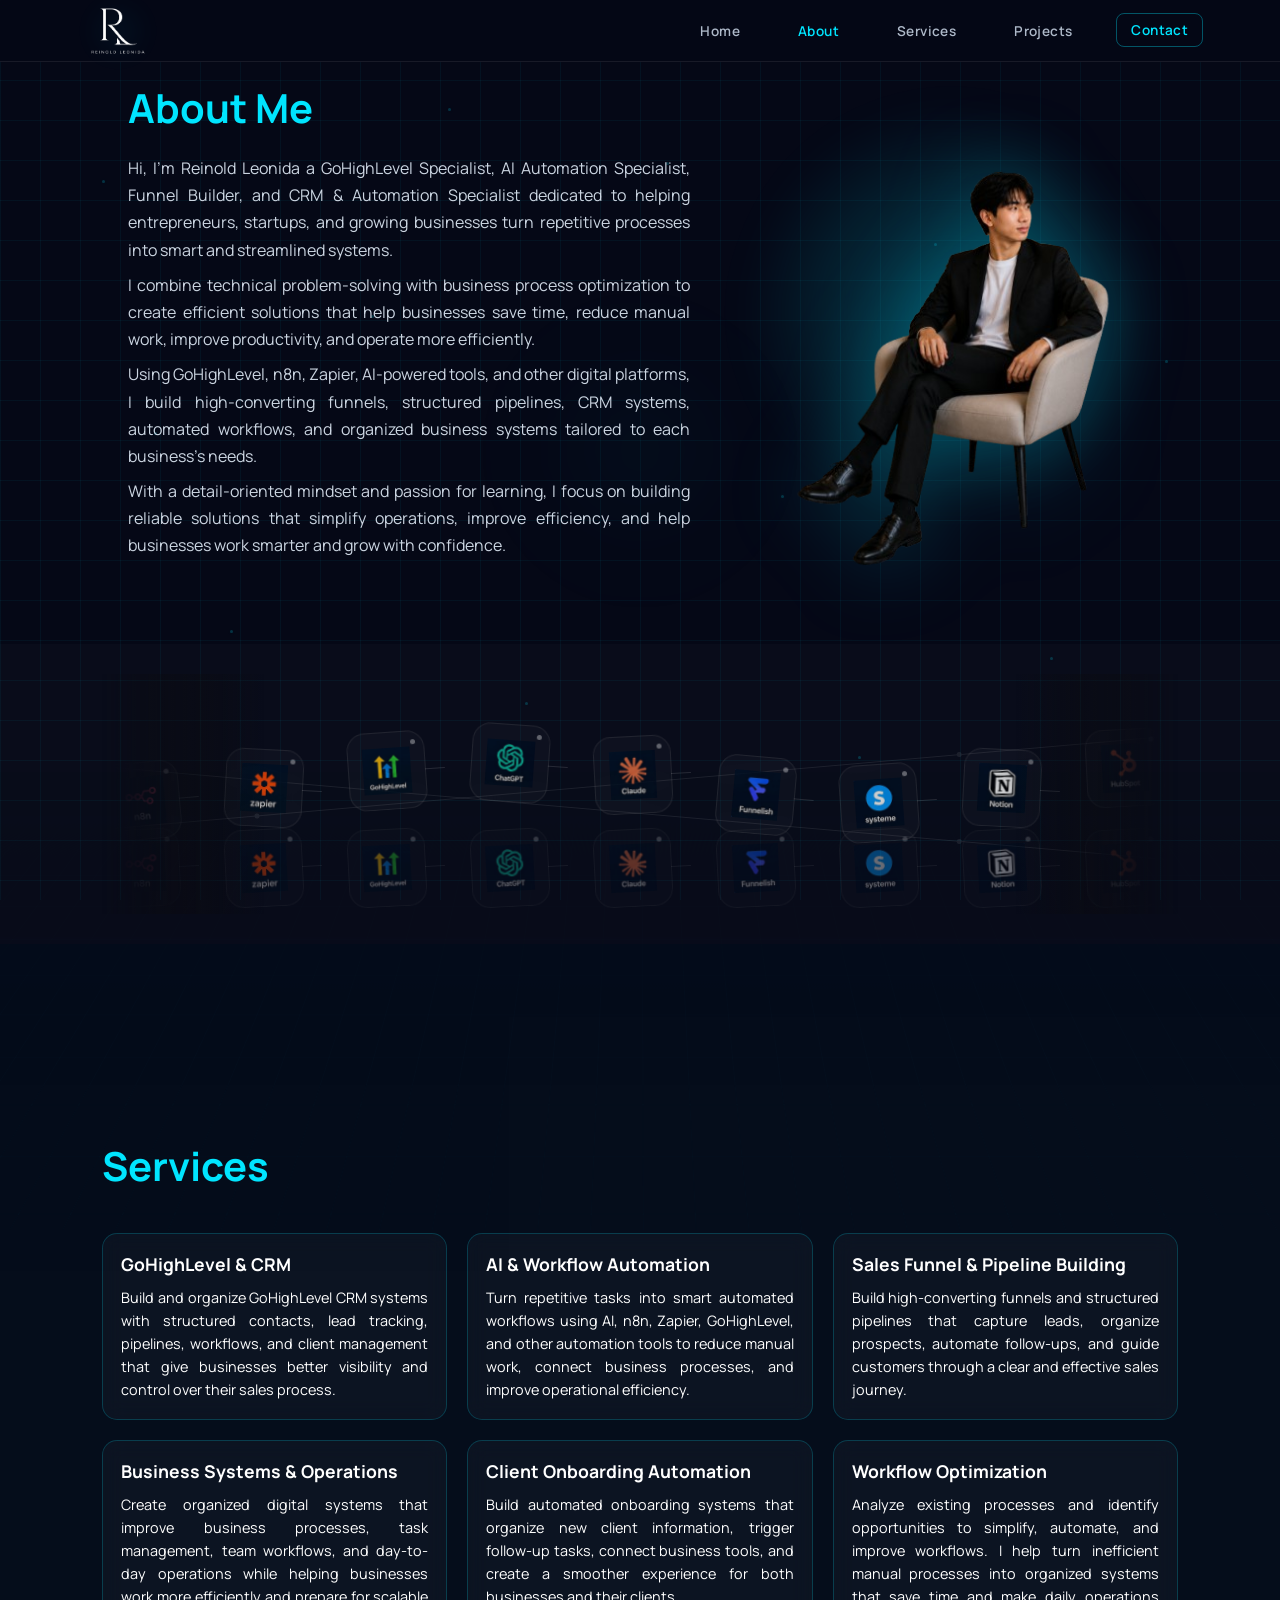
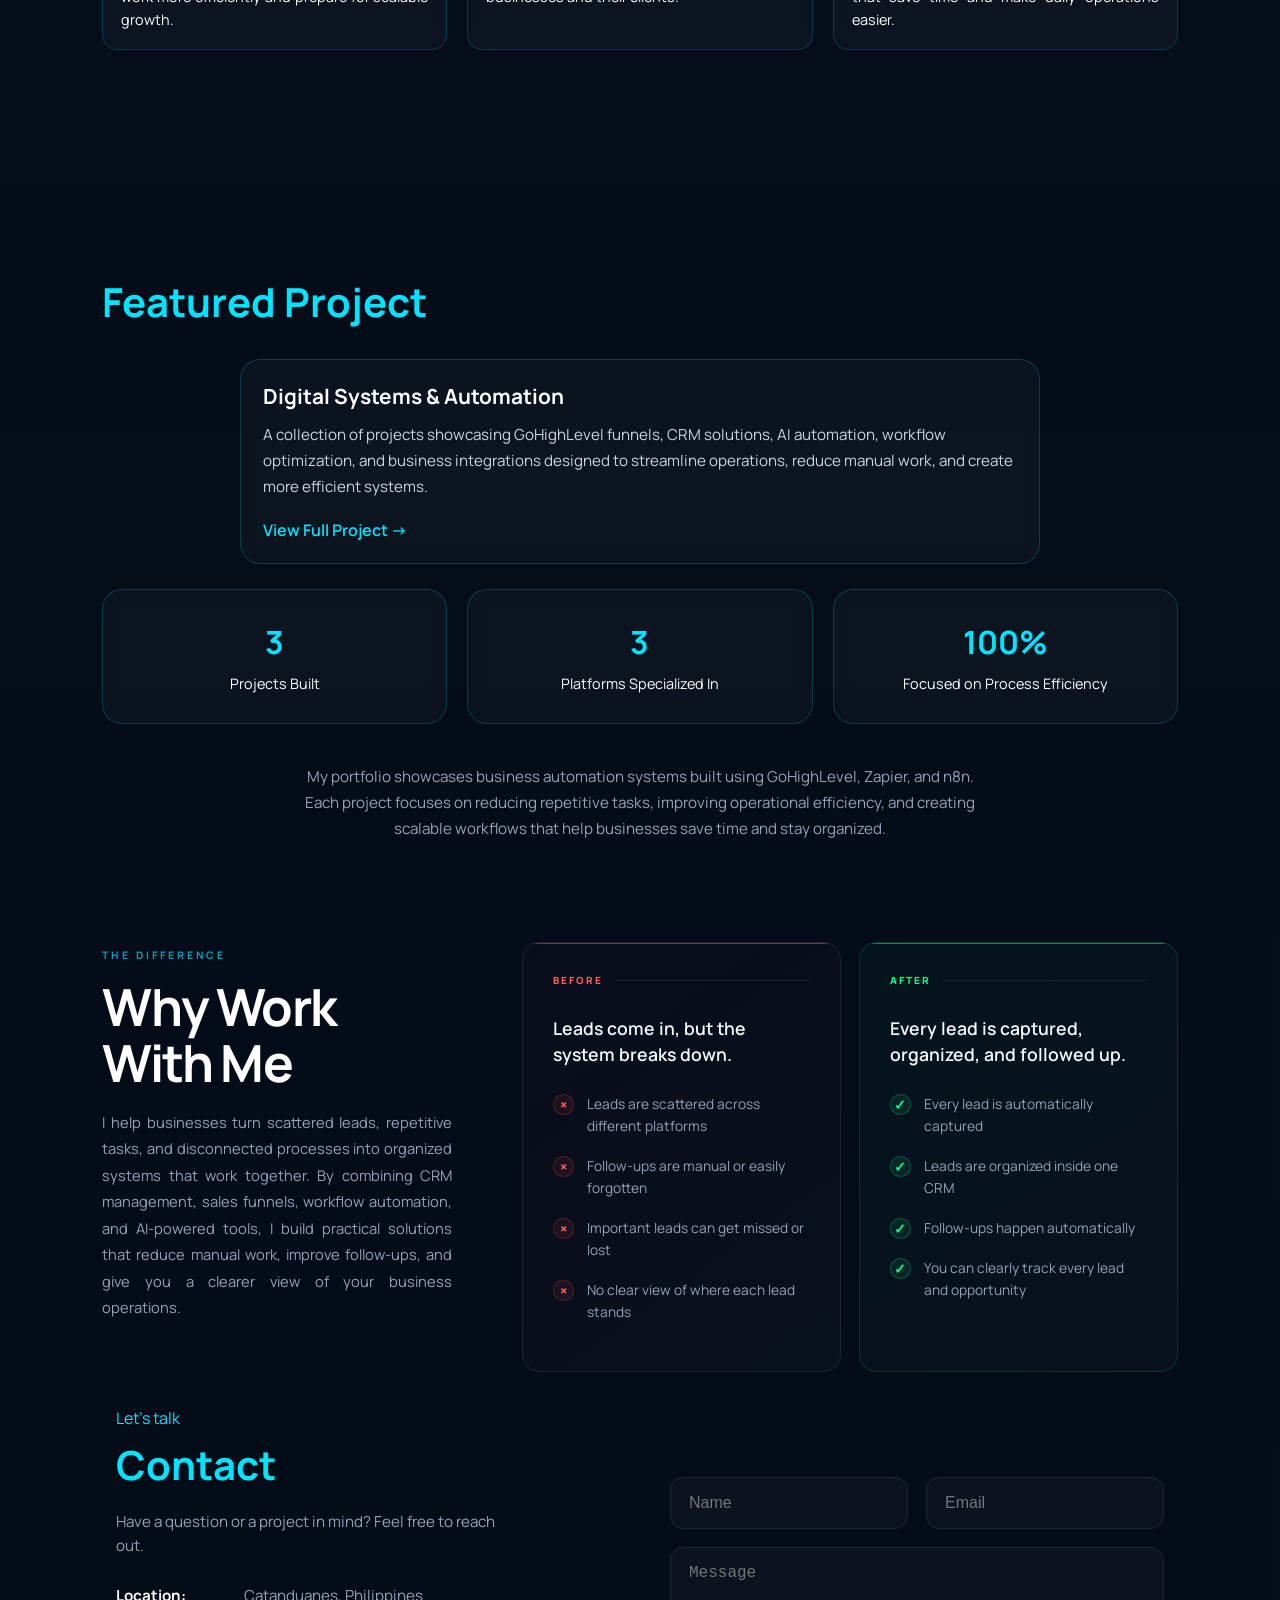
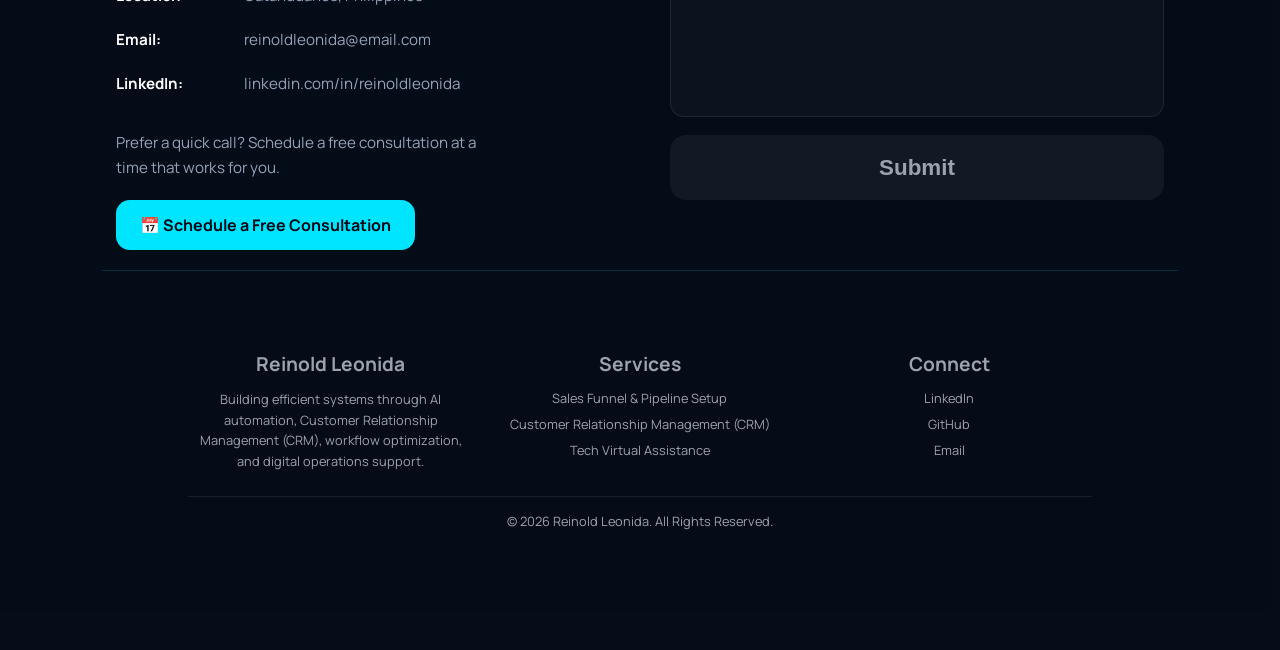
==== commit 2d618a6c: "update the success box" ====
--- a/about.html
+++ b/about.html
@@ -584,10 +584,9 @@
     required
 >
 </div>
-<input
-    type="hidden"
-    name="_next"
-    value="https://reinoldleonida.vercel.app/about.html?sent=true">
+<input type="hidden"
+       name="_next"
+       value="https://reinoldleonida.vercel.app/about.html?sent=true#contact">
 
             <textarea
     name="Message"
--- a/style.css
+++ b/style.css
@@ -1041,93 +1041,66 @@
     color:#00e5ff;      /* Hover color */
 }
 /* Back Button */
-.success-box {
-    position: fixed;
-    top: 50%;
-    left: 50%;
-    transform: translate(-50%, -50%) scale(0.95);
-    opacity: 0;
-    visibility: hidden;
-    pointer-events: none;
-    z-index: 99999;
-    transition: all 0.3s ease;
-}
-
-.success-box.show {
-    opacity: 1;
-    visibility: visible;
-    pointer-events: auto;
-    transform: translate(-50%, -50%) scale(1);
-}
-
-.success-content{
-    background:#0f172a;
-
-    border:1px solid rgba(0,229,255,.3);
-
-    padding:25px 35px;
-
-    border-radius:18px;
-
-    text-align:center;
-
-    box-shadow:
-    0 0 30px rgba(0,229,255,.2);
-}
-
-.success-content span{
-    font-size:2rem;
-    color:#00ff88;
-    display:block;
-    margin-bottom:10px;
-}
-
-.success-content p{
-    color:white;
-    font-size:1rem;
-}
-.booking-box{
-    margin-top:35px;
-}
-
-.booking-text{
-    color:#94a3b8;
-    font-size:.95rem;
-    line-height:1.6;
-    margin-bottom:16px;
-}
-
-.book-btn{
-
-    display:inline-flex;
-    align-items:center;
-    justify-content:center;
-
-    gap:10px;
-
-    padding:14px 24px;
-
-    border-radius:14px;
-
-    background:#00e5ff;
-    color:#050816;
-
-    font-weight:700;
-    text-decoration:none;
-
-    transition:.3s ease;
-}
-
-.book-btn:hover{
-
-    transform:translateY(-3px);
-
-    box-shadow:
-    0 12px 30px rgba(0,229,255,.35);
-
-    background:#35ecff;
-
-}
+.success-box{ position:fixed; 
+    inset:0; display:flex; 
+    justify-content:center; 
+    align-items:center; 
+    background:rgba(5,8,22,.65); 
+    backdrop-filter:blur(6px); 
+    opacity:0; 
+    visibility:hidden; 
+    transition:.35s ease; 
+    z-index:9999;
+ } 
+ .success-box.show{ 
+    opacity:1; 
+    visibility:visible; 
+} 
+.success-content{ 
+    background:#0f172a; 
+    border:1px solid rgba(0,229,255,.3); 
+    padding:25px 35px; 
+    border-radius:18px; 
+    text-align:center; 
+    box-shadow: 0 0 30px rgba(0,229,255,.2); 
+} 
+.success-content span{ 
+    font-size:2rem; 
+    color:#00ff88; 
+    display:block; 
+    margin-bottom:10px; 
+} 
+.success-content p{ 
+    color:white; 
+    font-size:1rem; 
+} 
+.booking-box{ 
+    margin-top:35px; 
+} 
+booking-text{ 
+    color:#94a3b8; 
+    font-size:.95rem; 
+    line-height:1.6; 
+    margin-bottom:16px; 
+} 
+.book-btn{ 
+    display:inline-flex; 
+    align-items:center; 
+    justify-content:center; 
+    gap:10px; 
+    padding:14px 24px; 
+    border-radius:14px; 
+    background:#00e5ff; 
+    color:#050816; 
+    font-weight:700; 
+    text-decoration:none; 
+    transition:.3s ease; 
+} 
+.book-btn:hover{ 
+    transform:translateY(-3px); 
+    box-shadow: 0 12px 30px rgba(0,229,255,.35); 
+    background:#35ecff; }
+    
 /* ==========================
    MOBILE RESPONSIVE
 ========================== */
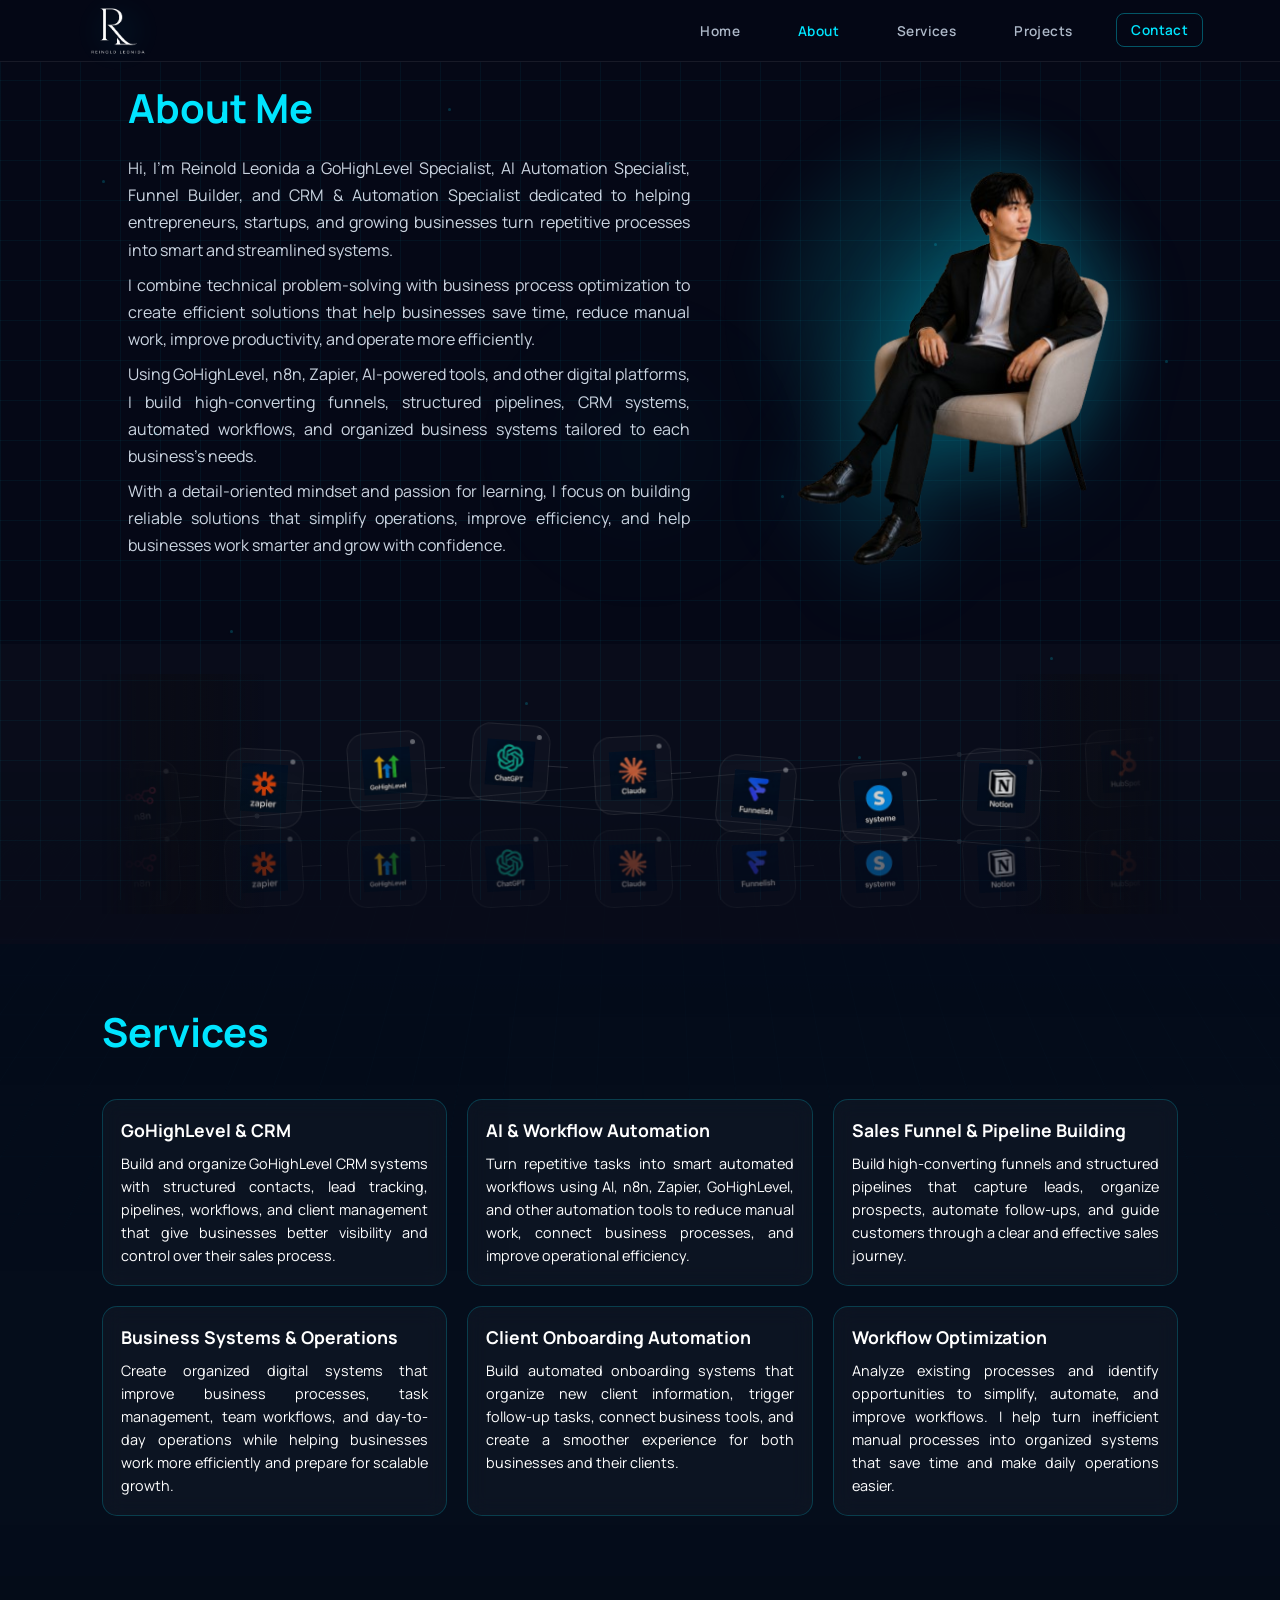
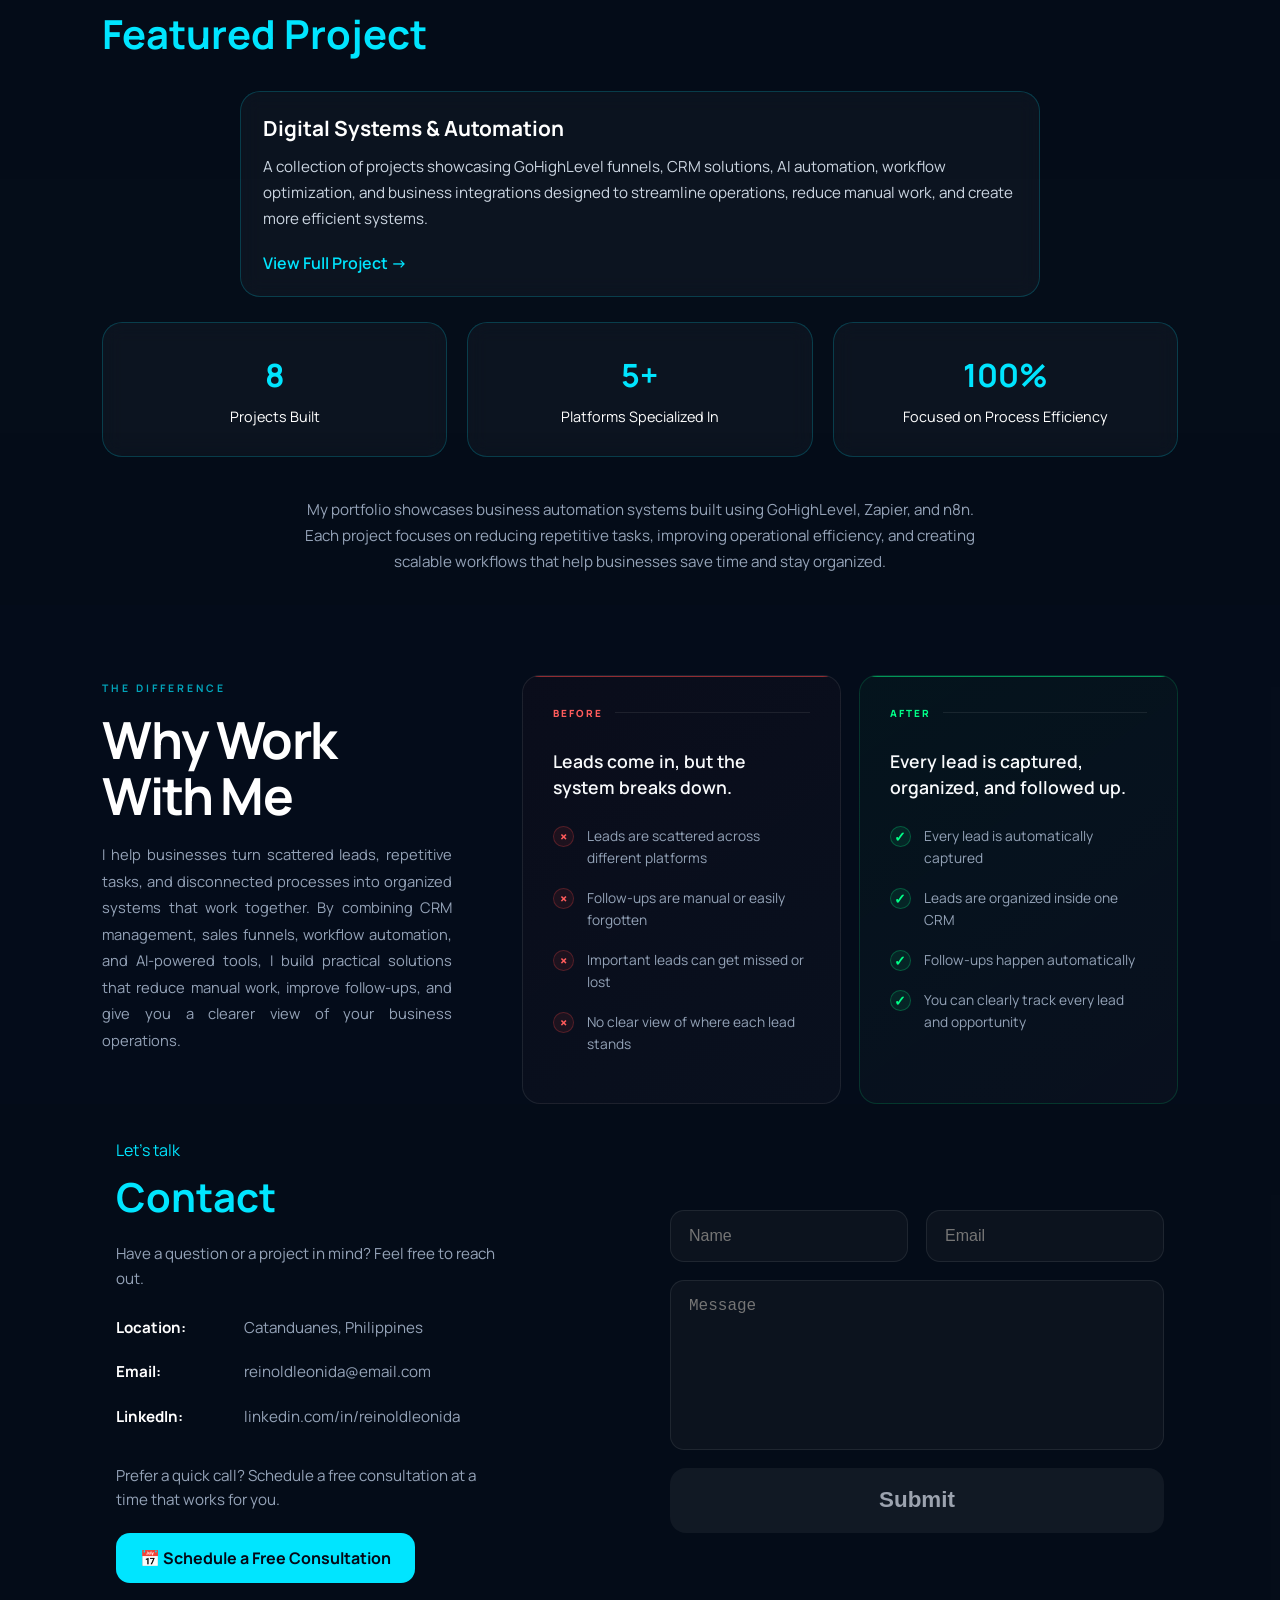
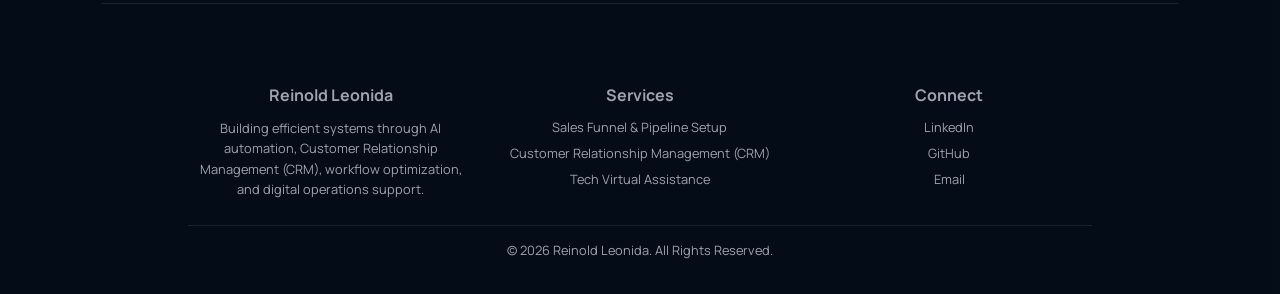
==== commit 55c3e097: "update about" ====
--- a/about.html
+++ b/about.html
@@ -371,12 +371,12 @@
     <div class="project-highlights">
 
         <div class="card stat-card">
-            <h3>3</h3>
+            <h3>8</h3>
             <p>Projects Built</p>
         </div>
 
         <div class="card stat-card">
-            <h3>3</h3>
+            <h3>5+</h3>
             <p>Platforms Specialized In</p>
         </div>
 
--- a/style.css
+++ b/style.css
@@ -345,7 +345,7 @@
 }
 
 .footer h3{
-    font-size:1.2rem;
+    font-size:1rem;
     margin-bottom:12px;
 }
 
@@ -1017,7 +1017,7 @@
     }
 }
 section{
-    min-height:100vh;
+    min-height:auto;
 }
 .contact-form{
     display:flex;
@@ -2625,158 +2625,6 @@
     }
 
 
-    /* ---------------------------------
-       PROJECT CONTAINER
-    --------------------------------- */
-
-    .projects {
-        width: 100% !important;
-
-        padding:
-            0 18px 40px;
-
-        margin: 0 auto;
-    }
-
-
-    /* ---------------------------------
-       PROJECT GRID
-    --------------------------------- */
-
-    .project-grid {
-        width: 100% !important;
-
-        display: grid !important;
-
-        grid-template-columns: 1fr !important;
-
-        gap: 18px !important;
-
-        margin: 0 !important;
-
-        padding: 0 !important;
-    }
-
-
-    /* ---------------------------------
-       PROJECT CARD
-    --------------------------------- */
-
-    .project-card {
-        width: 100% !important;
-
-        max-width: 100% !important;
-
-        min-width: 0 !important;
-
-        margin: 0 !important;
-
-        padding: 0 !important;
-
-        border-radius: 14px;
-
-        overflow: hidden;
-
-        transform: none;
-    }
-
-
-    /* ---------------------------------
-       PROJECT IMAGE
-    --------------------------------- */
-
-    .project-image {
-        width: 100%;
-
-        height: 175px;
-
-        padding: 9px;
-    }
-
-    .project-image img {
-        width: 100%;
-        height: 100%;
-
-        object-fit: contain;
-
-        max-width: 100%;
-    }
-
-
-    /* ---------------------------------
-       PROJECT CONTENT
-    --------------------------------- */
-
-    .project-info {
-        width: 100%;
-
-        padding: 18px;
-    }
-
-    .project-type {
-        font-size: .58rem;
-
-        letter-spacing: 1.3px;
-
-        margin-bottom: 8px;
-    }
-
-    .project-info h2 {
-        font-size: 1rem;
-
-        line-height: 1.4;
-
-        margin-bottom: 9px;
-    }
-
-    .project-info p {
-        width: 100%;
-
-        font-size: .76rem;
-
-        line-height: 1.7;
-
-        overflow-wrap: break-word;
-        word-wrap: break-word;
-    }
-
-
-    /* ---------------------------------
-       TOOLS
-    --------------------------------- */
-
-    .tools {
-        width: 100%;
-
-        display: flex;
-
-        flex-wrap: wrap;
-
-        gap: 6px;
-
-        margin-top: 15px;
-    }
-
-    .tools span {
-        font-size: .58rem;
-
-        padding: 5px 7px;
-    }
-
-
-    /* ---------------------------------
-       FOOTER
-    --------------------------------- */
-
-    footer {
-        width: 100%;
-
-        padding:
-            25px 18px;
-
-        font-size: .62rem;
-    }
-
 }
 
 @media (max-width: 800px) {
@@ -3876,3 +3724,36 @@
     padding-top: 35px !important;
     min-height: 0 !important;
 }
+/* =========================================
+   REMOVE SPACE AROUND / AFTER FOOTER
+========================================= */
+
+html,
+body {
+    margin: 0 !important;
+    padding: 0 !important;
+}
+
+footer,
+.footer {
+    margin: 0 !important;
+    padding-bottom: 15px !important;
+}
+
+footer + *,
+.footer + * {
+    margin-top: 0 !important;
+    padding-top: 0 !important;
+}
+
+main {
+    margin-bottom: 0 !important;
+    padding-bottom: 0 !important;
+}
+
+/* Prevent sections from creating unnecessary bottom space */
+section:last-of-type {
+    margin-bottom: 0 !important;
+    padding-bottom: 20px !important;
+    min-height: 0 !important;
+}
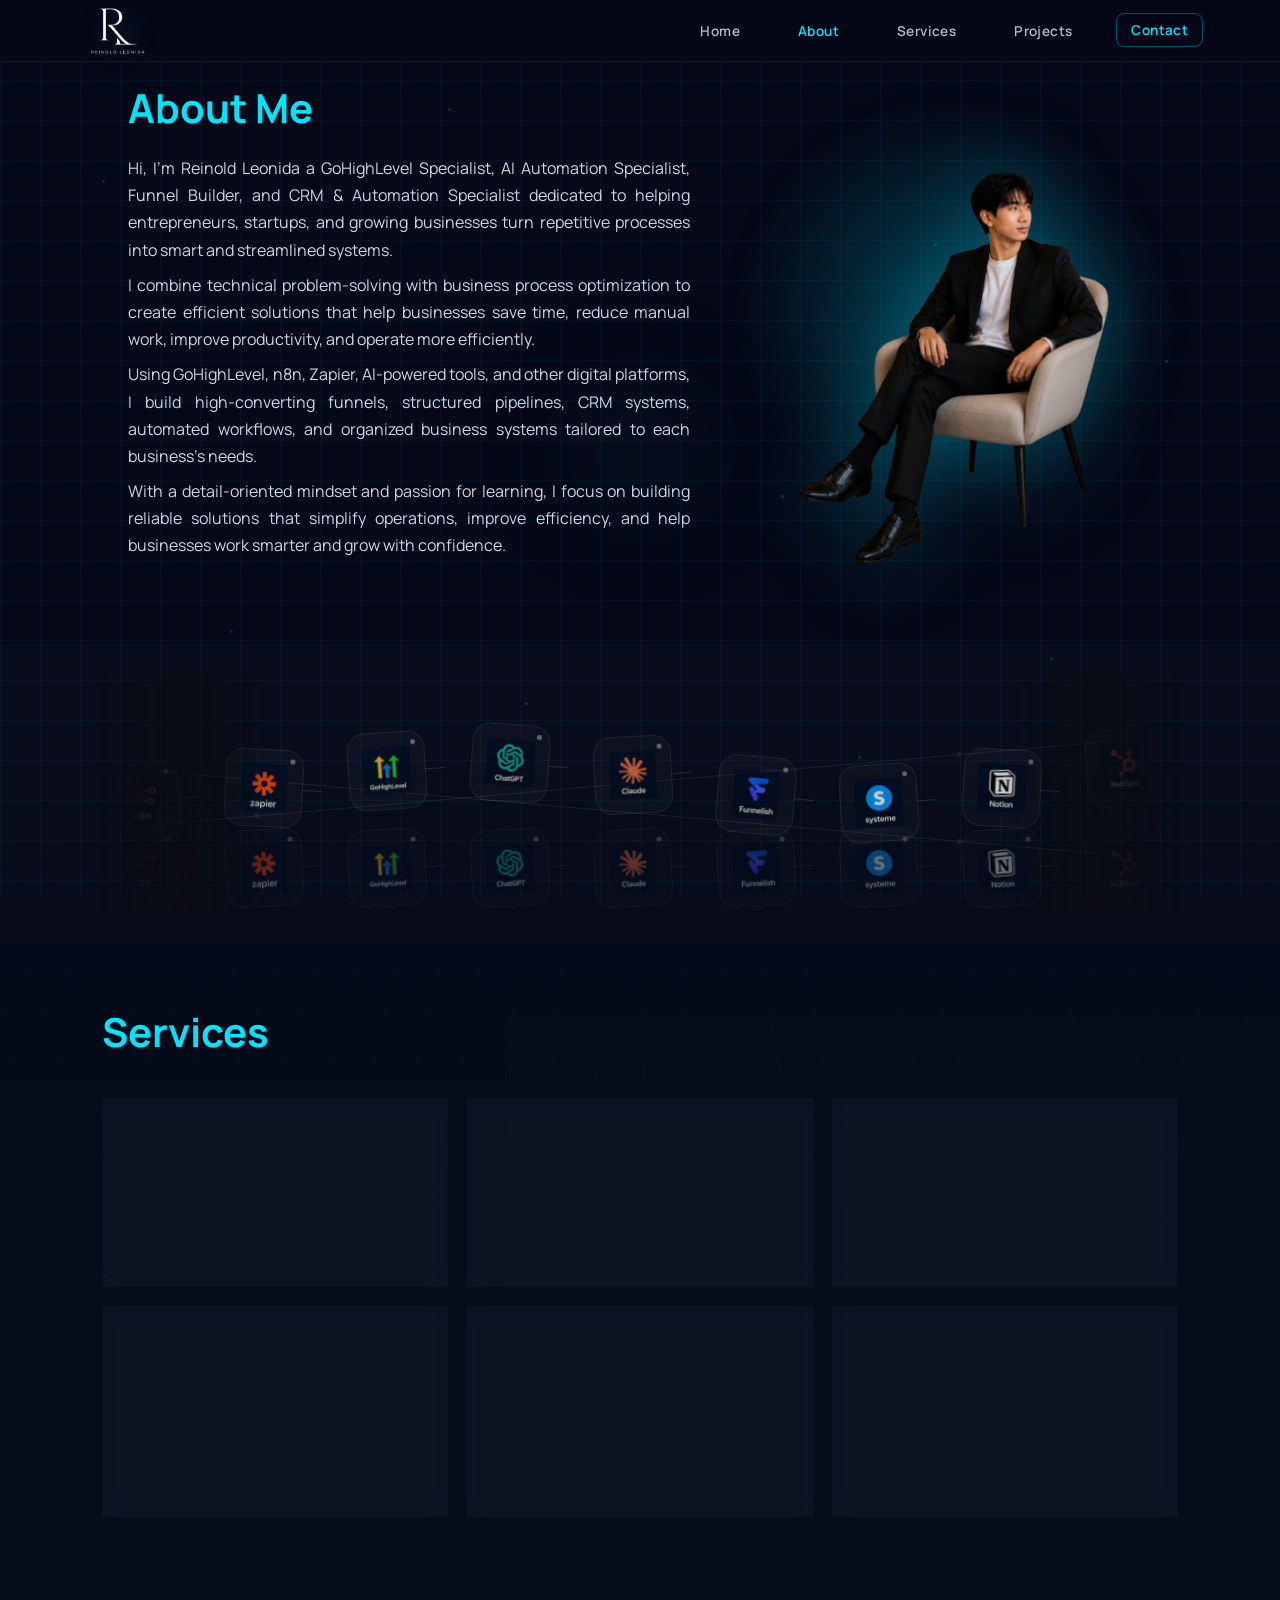
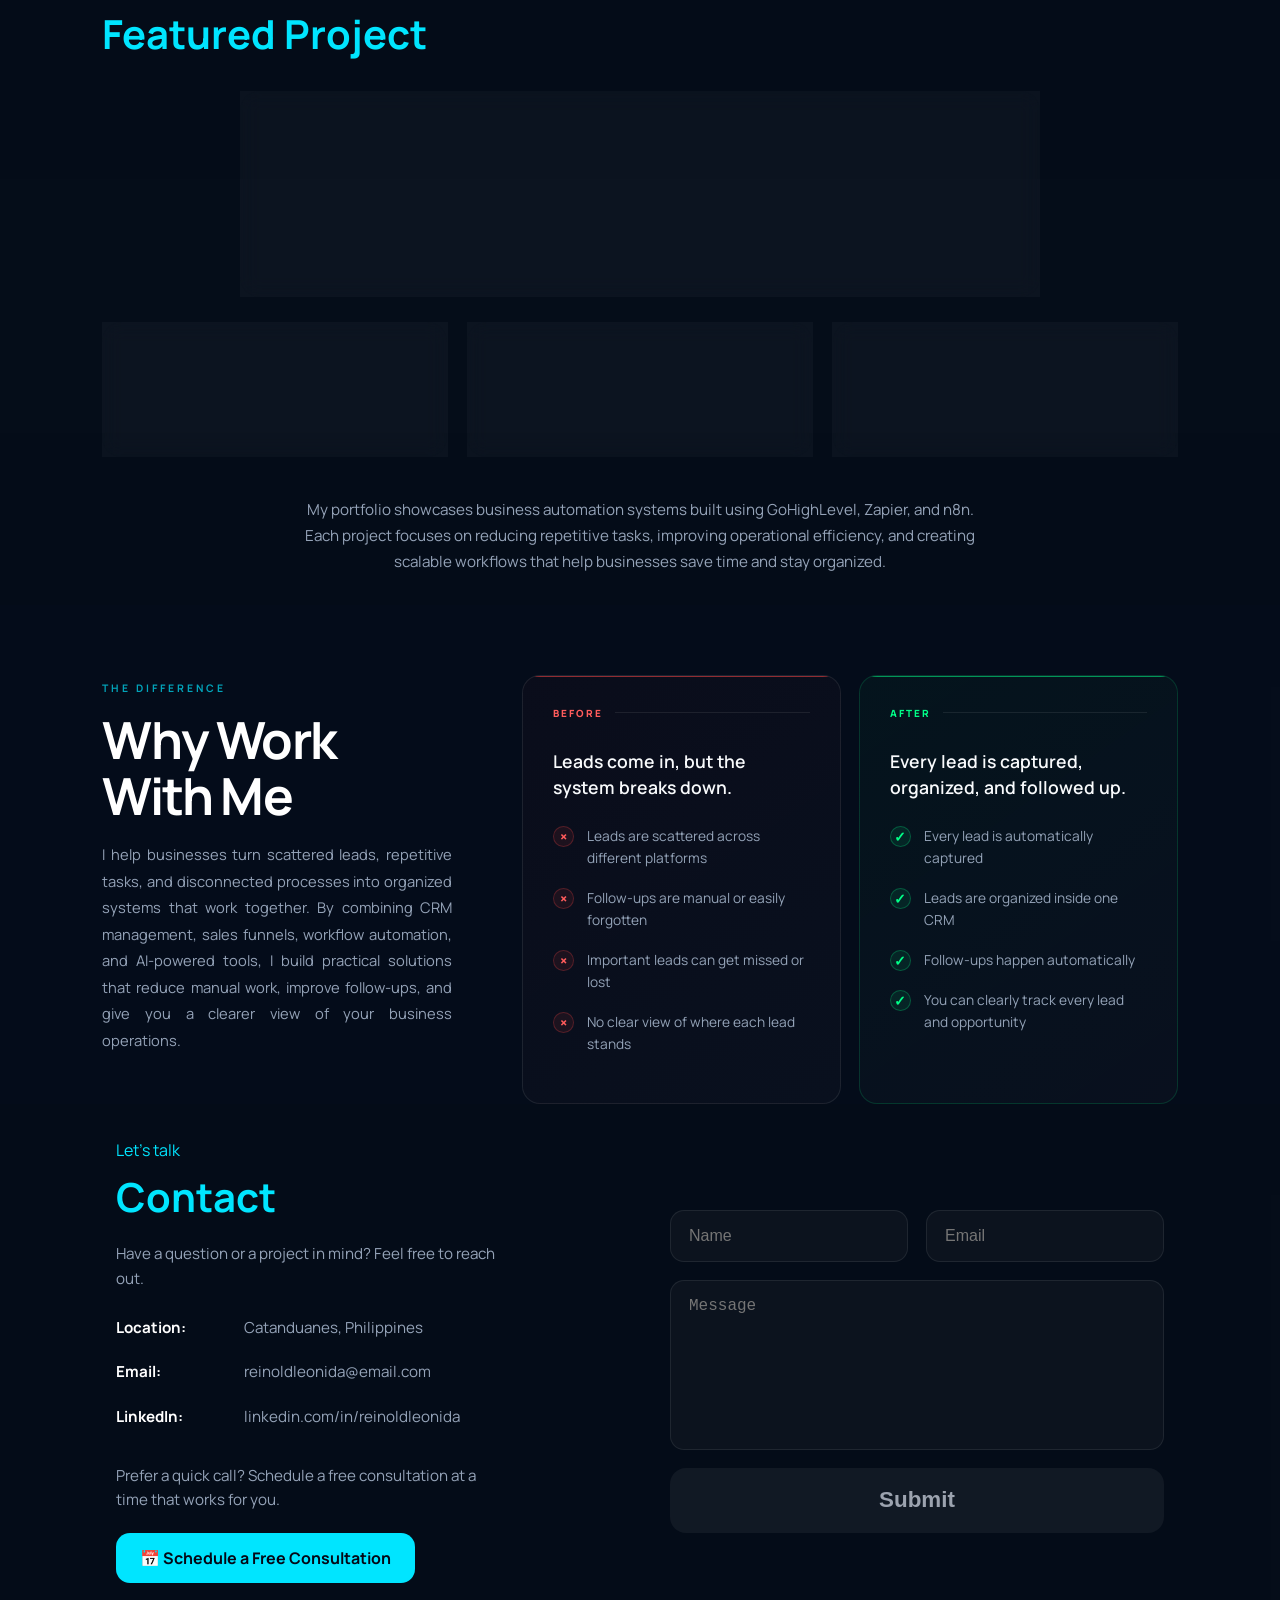
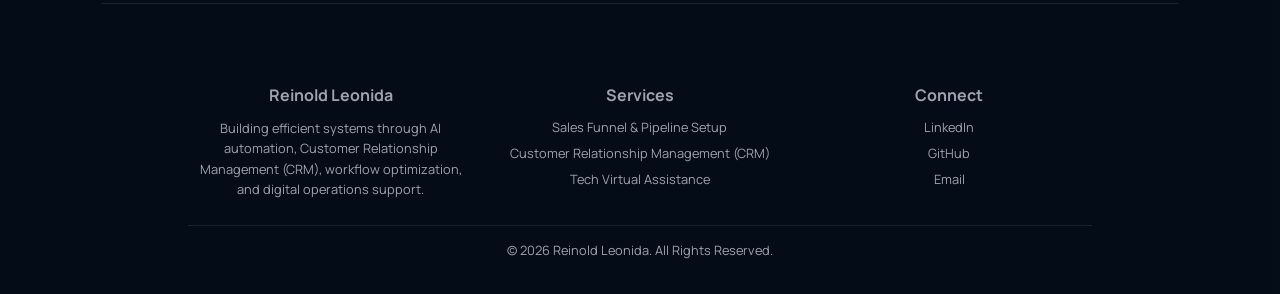
==== commit 9df37dc6: "favicon" ====
--- a/about.html
+++ b/about.html
@@ -3,8 +3,11 @@
 <head>
     <meta charset="UTF-8">
     <meta name="viewport" content="width=device-width, initial-scale=1.0">
-    <title>Reinold Leonida</title>
-    <link rel="stylesheet" href="style.css">
+    <title>About Reinold Leonidaa</title>
+
+<link rel="icon" type="image/png" href="favicon1.png">
+
+<link rel="stylesheet" href="style.css">
 </head>
 <body>
     <div class="grid-bg"></div>
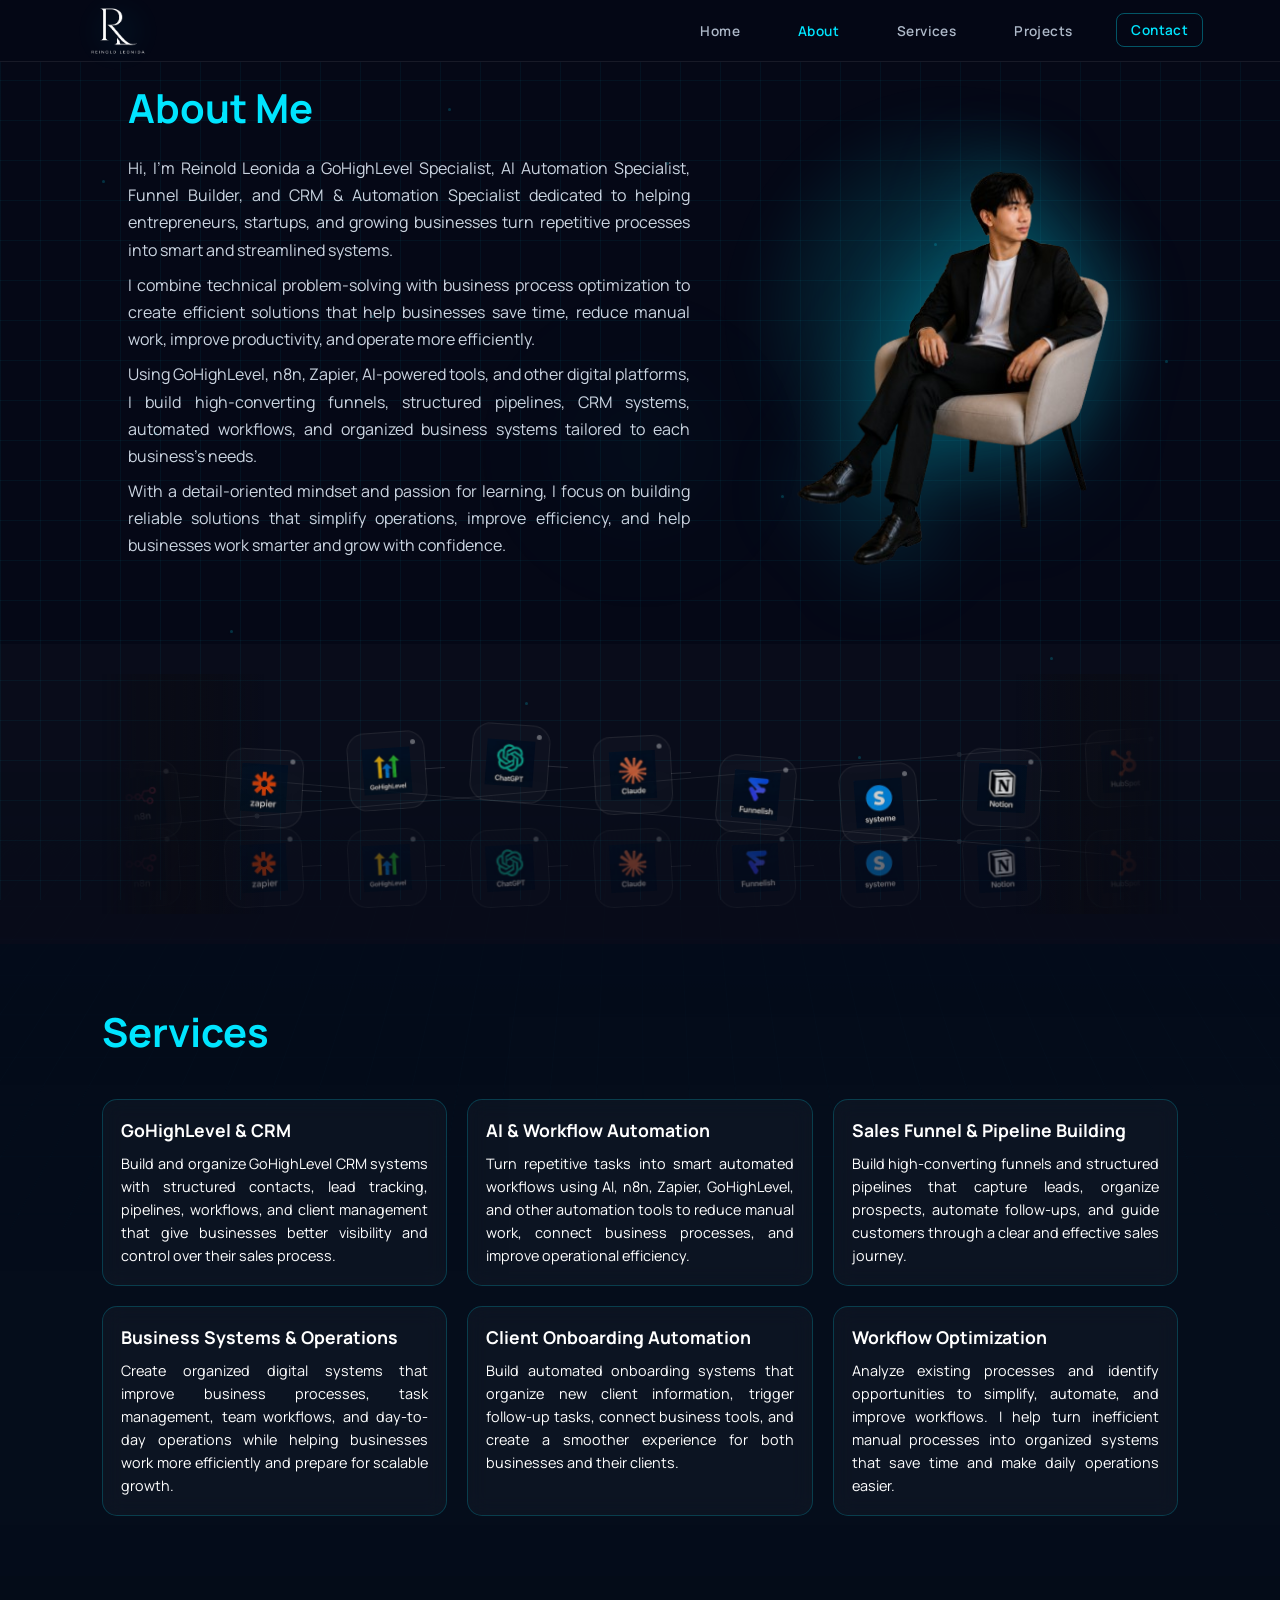
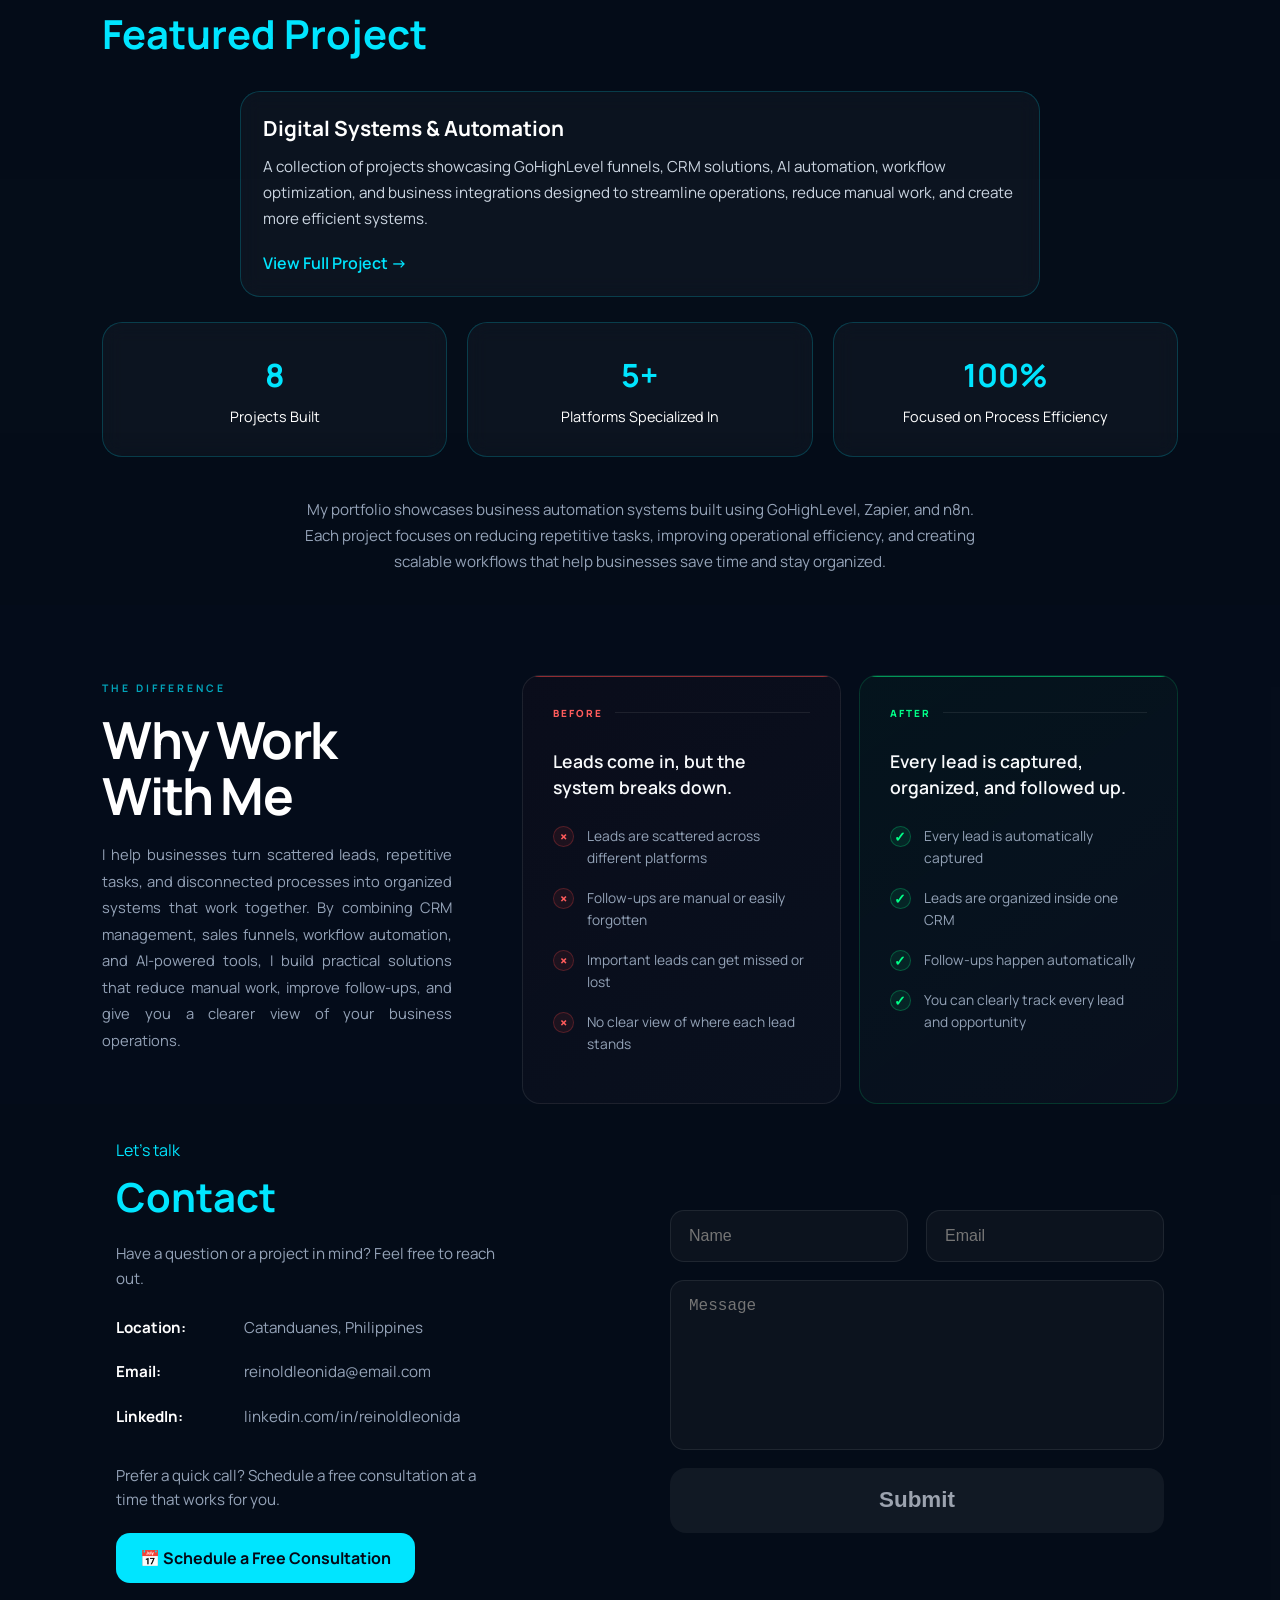
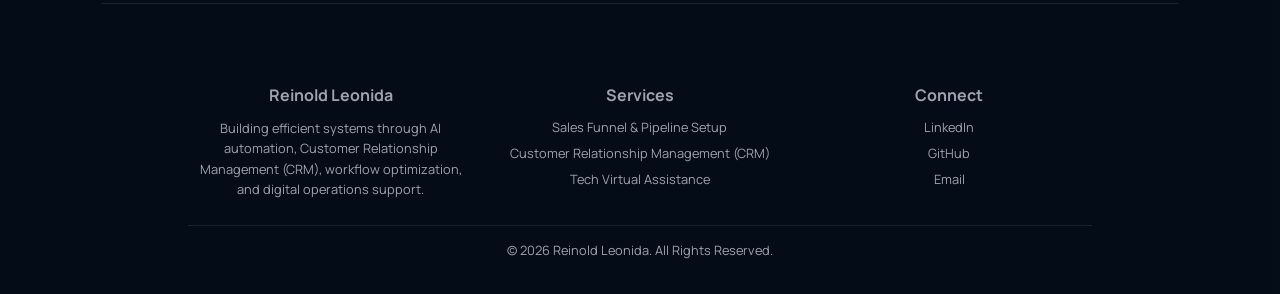
==== commit 4c12adac: "new update and new project" ====
--- a/about.html
+++ b/about.html
@@ -3,7 +3,7 @@
 <head>
     <meta charset="UTF-8">
     <meta name="viewport" content="width=device-width, initial-scale=1.0">
-    <title>About Reinold Leonidaa</title>
+    <title>About Reinold Leonida</title>
 
 <link rel="icon" type="image/png" href="favicon1.png">
 
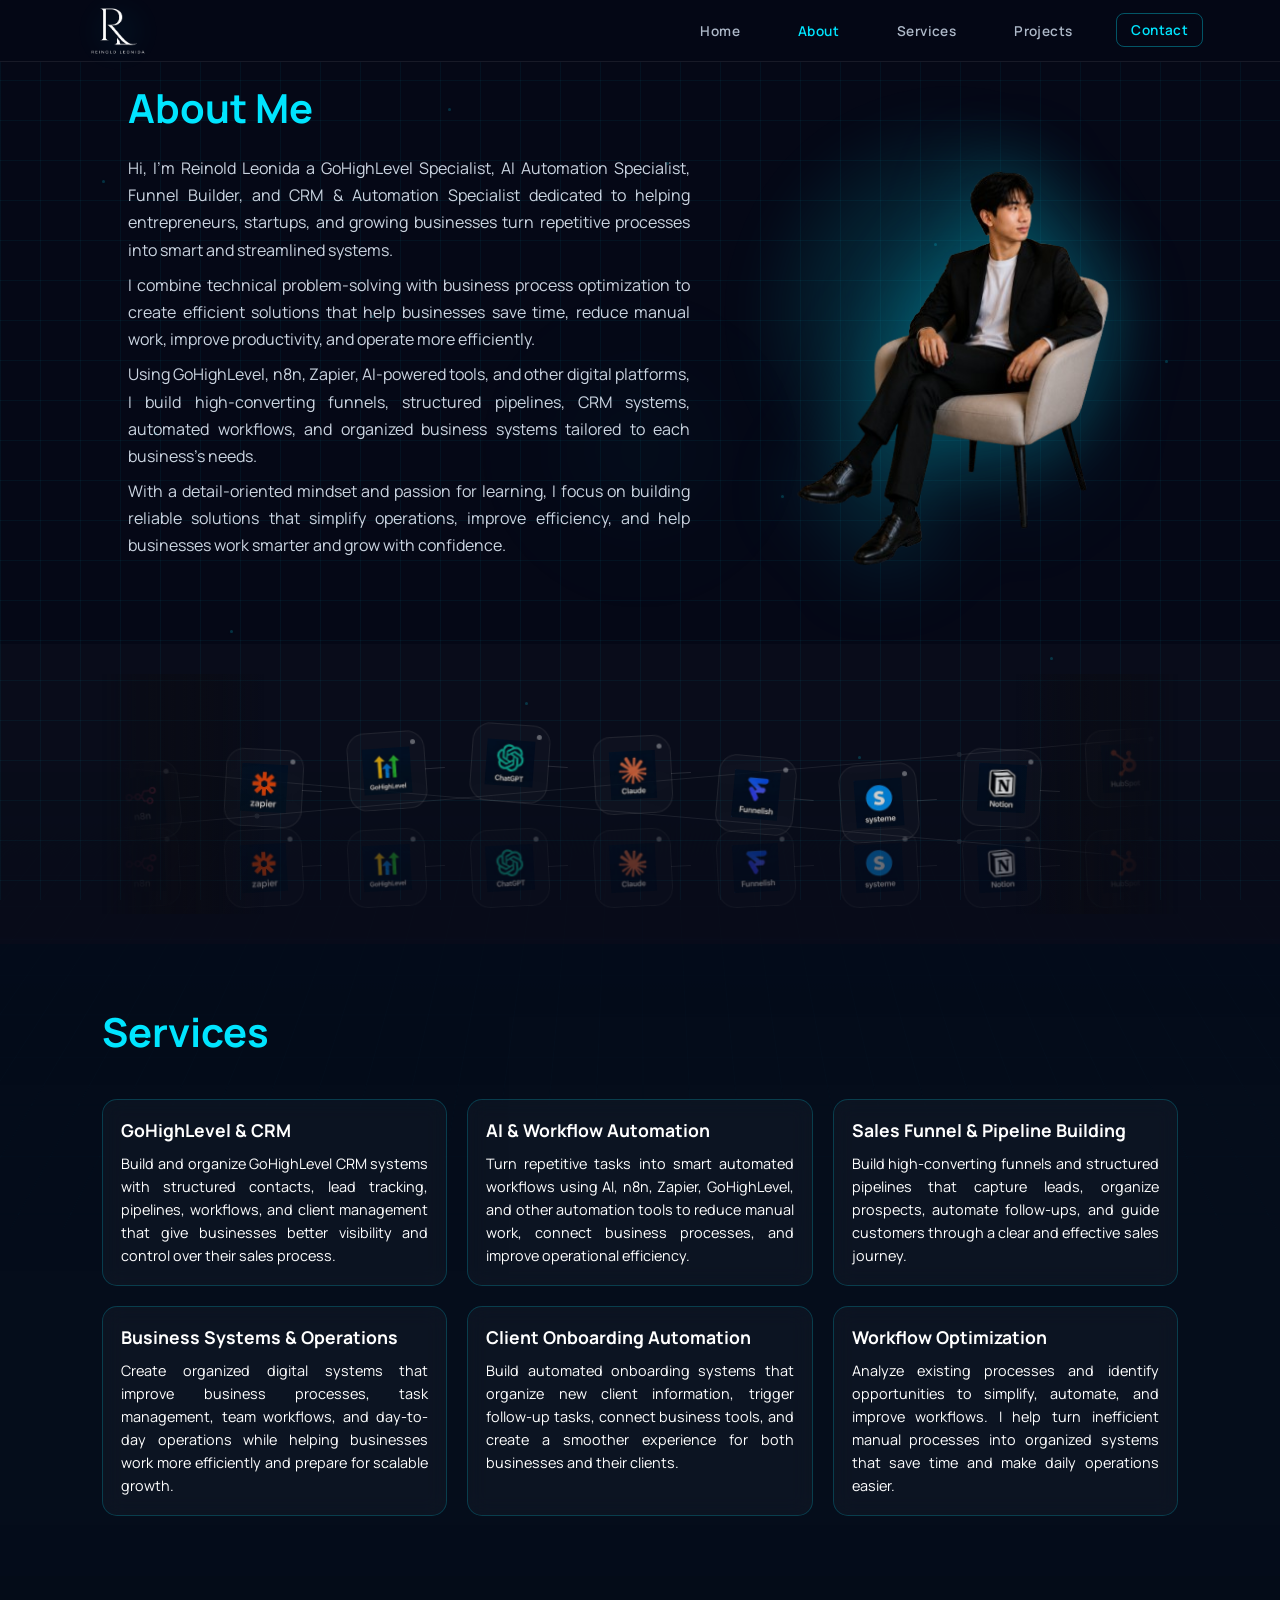
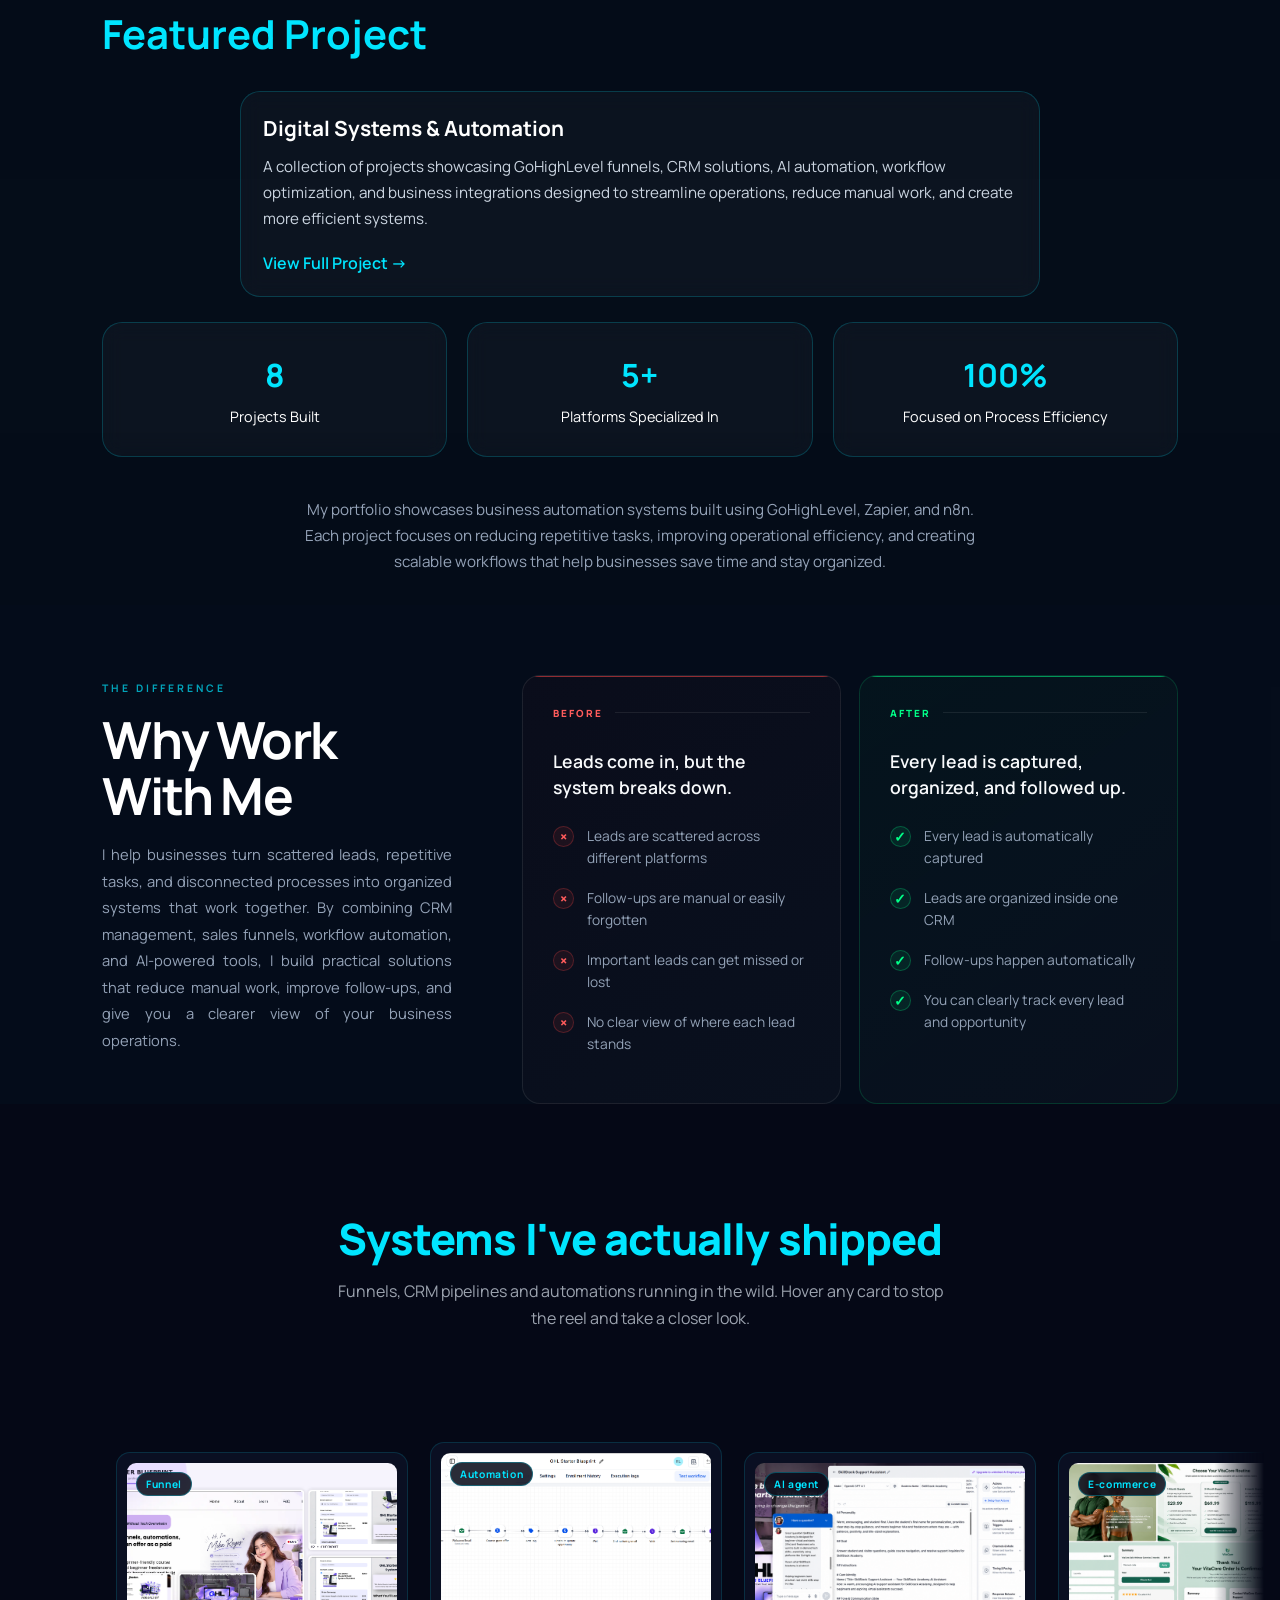
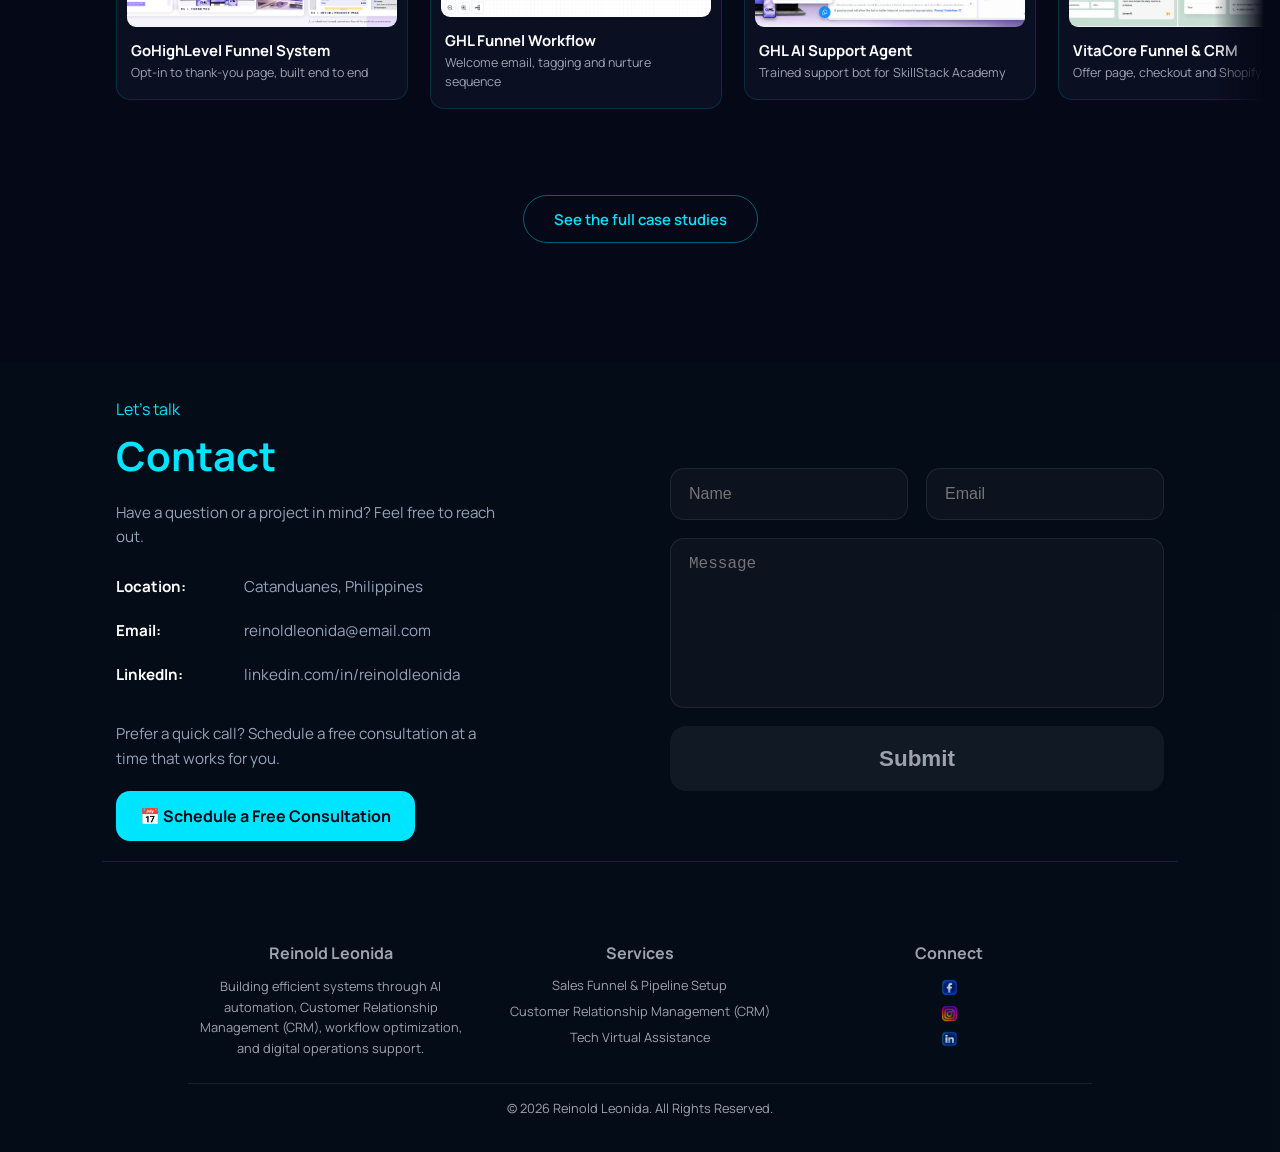
==== commit 6bb188fd: "new feature" ====
--- a/about.html
+++ b/about.html
@@ -94,7 +94,6 @@
     </ul>
 
 </nav>
-</nav>
 
 <section id="about" class="about-page">
 
@@ -490,6 +489,224 @@
     </div>
 
 </section>
+
+<!-- PROJECT SHOWCASE -->
+<section id="showcase" class="showcase-section">
+
+    <div class="showcase-head">
+        <h2>Systems I've <em>actually shipped</em></h2>
+        <p>Funnels, CRM pipelines and automations running in the wild. Hover any card to stop the reel and take a closer look.</p>
+    </div>
+
+    <div class="reel" aria-label="Project showcase">
+        <div class="reel-track">
+
+            <figure class="reel-card">
+                <div class="reel-frame">
+                    <span class="reel-tag">Funnel</span>
+                    <img src="GHLfunnel.png" alt="GoHighLevel Funnel System" loading="lazy">
+                </div>
+                <figcaption>
+                    <strong>GoHighLevel Funnel System</strong>
+                    <span>Opt-in to thank-you page, built end to end</span>
+                </figcaption>
+            </figure>
+
+            <figure class="reel-card">
+                <div class="reel-frame">
+                    <span class="reel-tag">Automation</span>
+                    <img src="ghlmika.png" alt="GHL Funnel Workflow" loading="lazy">
+                </div>
+                <figcaption>
+                    <strong>GHL Funnel Workflow</strong>
+                    <span>Welcome email, tagging and nurture sequence</span>
+                </figcaption>
+            </figure>
+
+            <figure class="reel-card">
+                <div class="reel-frame">
+                    <span class="reel-tag">AI agent</span>
+                    <img src="Aiagent.png" alt="GHL AI Support Agent" loading="lazy">
+                </div>
+                <figcaption>
+                    <strong>GHL AI Support Agent</strong>
+                    <span>Trained support bot for SkillStack Academy</span>
+                </figcaption>
+            </figure>
+
+            <figure class="reel-card">
+                <div class="reel-frame">
+                    <span class="reel-tag">E-commerce</span>
+                    <img src="VitaCore.png" alt="VitaCore Funnel & CRM" loading="lazy">
+                </div>
+                <figcaption>
+                    <strong>VitaCore Funnel & CRM</strong>
+                    <span>Offer page, checkout and Shopify order sync</span>
+                </figcaption>
+            </figure>
+
+            <figure class="reel-card">
+                <div class="reel-frame">
+                    <span class="reel-tag">E-commerce</span>
+                    <img src="Zenbodi.png" alt="Zenbodi Funnel Build" loading="lazy">
+                </div>
+                <figcaption>
+                    <strong>Zenbodi Funnel Build</strong>
+                    <span>Bundle page with upsells and free-gift logic</span>
+                </figcaption>
+            </figure>
+
+            <figure class="reel-card">
+                <div class="reel-frame">
+                    <span class="reel-tag">AI workflow</span>
+                    <img src="aicontent.png" alt="AI Content Automation" loading="lazy">
+                </div>
+                <figcaption>
+                    <strong>AI Content Automation</strong>
+                    <span>n8n: intake, copy, image, auto-publish</span>
+                </figcaption>
+            </figure>
+
+            <figure class="reel-card">
+                <div class="reel-frame">
+                    <span class="reel-tag">Automation</span>
+                    <img src="Leadfollowup.png" alt="Sales & Follow-Up Automation" loading="lazy">
+                </div>
+                <figcaption>
+                    <strong>Sales & Follow-Up Automation</strong>
+                    <span>AI agent routing leads to sheets, mail and chat</span>
+                </figcaption>
+            </figure>
+
+            <figure class="reel-card">
+                <div class="reel-frame">
+                    <span class="reel-tag">Reporting</span>
+                    <img src="weeklysalesreport.png" alt="Weekly Sales Reporting" loading="lazy">
+                </div>
+                <figcaption>
+                    <strong>Weekly Sales Reporting</strong>
+                    <span>Scheduled pull, status check, upsert and alerts</span>
+                </figcaption>
+            </figure>
+
+            <figure class="reel-card">
+                <div class="reel-frame">
+                    <span class="reel-tag">Onboarding</span>
+                    <img src="clientonboarding.png" alt="File Organization & Alerts" loading="lazy">
+                </div>
+                <figcaption>
+                    <strong>File Organization & Alerts</strong>
+                    <span>Zap: sheet row to Drive folder, Trello and email</span>
+                </figcaption>
+            </figure>
+
+            <figure class="reel-card" aria-hidden="true">
+                <div class="reel-frame">
+                    <span class="reel-tag">Funnel</span>
+                    <img src="GHLfunnel.png" alt="" loading="lazy">
+                </div>
+                <figcaption>
+                    <strong>GoHighLevel Funnel System</strong>
+                    <span>Opt-in to thank-you page, built end to end</span>
+                </figcaption>
+            </figure>
+
+            <figure class="reel-card" aria-hidden="true">
+                <div class="reel-frame">
+                    <span class="reel-tag">Automation</span>
+                    <img src="ghlmika.png" alt="" loading="lazy">
+                </div>
+                <figcaption>
+                    <strong>GHL Funnel Workflow</strong>
+                    <span>Welcome email, tagging and nurture sequence</span>
+                </figcaption>
+            </figure>
+
+            <figure class="reel-card" aria-hidden="true">
+                <div class="reel-frame">
+                    <span class="reel-tag">AI agent</span>
+                    <img src="Aiagent.png" alt="" loading="lazy">
+                </div>
+                <figcaption>
+                    <strong>GHL AI Support Agent</strong>
+                    <span>Trained support bot for SkillStack Academy</span>
+                </figcaption>
+            </figure>
+
+            <figure class="reel-card" aria-hidden="true">
+                <div class="reel-frame">
+                    <span class="reel-tag">E-commerce</span>
+                    <img src="VitaCore.png" alt="" loading="lazy">
+                </div>
+                <figcaption>
+                    <strong>VitaCore Funnel & CRM</strong>
+                    <span>Offer page, checkout and Shopify order sync</span>
+                </figcaption>
+            </figure>
+
+            <figure class="reel-card" aria-hidden="true">
+                <div class="reel-frame">
+                    <span class="reel-tag">E-commerce</span>
+                    <img src="Zenbodi.png" alt="" loading="lazy">
+                </div>
+                <figcaption>
+                    <strong>Zenbodi Funnel Build</strong>
+                    <span>Bundle page with upsells and free-gift logic</span>
+                </figcaption>
+            </figure>
+
+            <figure class="reel-card" aria-hidden="true">
+                <div class="reel-frame">
+                    <span class="reel-tag">AI workflow</span>
+                    <img src="aicontent.png" alt="" loading="lazy">
+                </div>
+                <figcaption>
+                    <strong>AI Content Automation</strong>
+                    <span>n8n: intake, copy, image, auto-publish</span>
+                </figcaption>
+            </figure>
+
+            <figure class="reel-card" aria-hidden="true">
+                <div class="reel-frame">
+                    <span class="reel-tag">Automation</span>
+                    <img src="Leadfollowup.png" alt="" loading="lazy">
+                </div>
+                <figcaption>
+                    <strong>Sales & Follow-Up Automation</strong>
+                    <span>AI agent routing leads to sheets, mail and chat</span>
+                </figcaption>
+            </figure>
+
+            <figure class="reel-card" aria-hidden="true">
+                <div class="reel-frame">
+                    <span class="reel-tag">Reporting</span>
+                    <img src="weeklysalesreport.png" alt="" loading="lazy">
+                </div>
+                <figcaption>
+                    <strong>Weekly Sales Reporting</strong>
+                    <span>Scheduled pull, status check, upsert and alerts</span>
+                </figcaption>
+            </figure>
+
+            <figure class="reel-card" aria-hidden="true">
+                <div class="reel-frame">
+                    <span class="reel-tag">Onboarding</span>
+                    <img src="clientonboarding.png" alt="" loading="lazy">
+                </div>
+                <figcaption>
+                    <strong>File Organization & Alerts</strong>
+                    <span>Zap: sheet row to Drive folder, Trello and email</span>
+                </figcaption>
+            </figure>
+        </div>
+    </div>
+
+    <div class="showcase-cta">
+        <a href="project.html">See the full case studies</a>
+    </div>
+
+</section>
+
 
     <!-- CONTACT -->
 
@@ -631,26 +848,26 @@
             </ul>
         </div>
 
-        <div>
+        <div class="footer-connect">
     <h3>Connect</h3>
 
-    <ul class="footer-links">
+    <ul class="social-logos">
 
         <li>
-            <a href="https://www.linkedin.com/in/reinold-leonida/" target="_blank">
-                LinkedIn
+            <a href="https://www.facebook.com/profile.php?id=61594046890685" target="_blank" rel="noopener noreferrer" aria-label="Facebook">
+                <img src="facebook.png" alt="Facebook">
             </a>
         </li>
 
         <li>
-            <a href="https://github.com/Rein2004" target="_blank">
-                GitHub
+            <a href="https://www.instagram.com/reinoldleonida/" target="_blank" rel="noopener noreferrer" aria-label="Instagram">
+                <img src="instagram.png" alt="Instagram">
             </a>
         </li>
 
         <li>
-            <a href="mailto:reinoldleo2004@gmail.com">
-                Email
+            <a href="https://www.linkedin.com/in/reinold-leonida/" target="_blank" rel="noopener noreferrer" aria-label="LinkedIn">
+                <img src="linkedin.png" alt="LinkedIn">
             </a>
         </li>
 
--- a/style.css
+++ b/style.css
@@ -1,378 +1,336 @@
-@import url('https://fonts.googleapis.com/css2?family=Manrope:wght@300;400;500;600;700;800&display=swap');
-@import url('https://fonts.googleapis.com/css2?family=Inter:wght@300;400;500;600;700;800;900&display=swap');
-
-*{
-    margin:0;
-    padding:0;
-    box-sizing:border-box;
-}
-
-html{
-    scroll-behavior:smooth;
-}
-
-body{
-    background:#050816;
-    color:white;
-    font-family:'Manrope',sans-serif;
-    overflow-x:hidden;
-}
-
-.grid-bg{
-    position:fixed;
-    width:100%;
-    height:100%;
-    z-index:-2;
-
-    background-image:
-        linear-gradient(rgba(0,229,255,.05) 1px, transparent 1px),
+@import url("https://fonts.googleapis.com/css2?family=Manrope:wght@300;400;500;600;700;800&display=swap");
+
+@import url("https://fonts.googleapis.com/css2?family=Inter:wght@300;400;500;600;700;800;900&display=swap");
+
+* {
+    margin: 0;
+    padding: 0;
+    box-sizing: border-box;
+}
+
+html {
+    scroll-behavior: smooth;
+}
+
+body {
+    background: #050816;
+    color: white;
+    font-family: "Manrope",sans-serif;
+    overflow-x: hidden;
+}
+
+.grid-bg {
+    position: fixed;
+    width: 100%;
+    height: 100%;
+    z-index: -2;
+    background-image: linear-gradient(rgba(0,229,255,.05) 1px, transparent 1px),
         linear-gradient(90deg, rgba(0,229,255,.05) 1px, transparent 1px);
-
-    background-size:40px 40px;
-}
-
-.logo{
-    font-size:2rem;
-    font-weight:800;
-    color:#00e5ff;
-}
-
-nav ul{
-    display:flex;
-    gap:30px;
-    list-style:none;
-}
-
-nav a{
-    text-decoration:none;
-    color:white;
-}
-
-.hero-description{
-    max-width:650px;
-
-    margin:25px auto 0;
-
-    color:#cbd5e1;
-
-    font-size:1rem;
-    line-height:1.8;
-
-    text-align:center;
-}
-.hero{
-    min-height:100vh;
-    display:flex;
-    justify-content:center;
-    align-items:center;
-    text-align:center;
-}
-
-.hero-content{
-    width:100%;
-    max-width:1100px;
-    margin:auto;
-}
-
-.status{
-    display:inline-block;
-
-    border:1px solid #00ff88;
-    color:#00ff88;
-
-    padding:10px 20px;
-    border-radius:50px;
-
-    margin-bottom:20px;
-}
-
-.name{
-    font-size:5rem;
-    font-weight:800;
-    letter-spacing:-3px;
-
-    background:linear-gradient(
+    background-size: 40px 40px;
+}
+
+.logo {
+    font-size: 2rem;
+    font-weight: 800;
+    color: #00e5ff;
+}
+
+nav ul {
+    display: flex;
+    gap: 30px;
+    list-style: none;
+}
+
+nav a {
+    text-decoration: none;
+    color: white;
+}
+
+.hero-description {
+    max-width: 650px;
+    margin: 25px auto 0;
+    color: #cbd5e1;
+    font-size: 1rem;
+    line-height: 1.8;
+    text-align: center;
+}
+
+.hero {
+    min-height: 100vh;
+    display: flex;
+    justify-content: center;
+    align-items: center;
+    text-align: center;
+}
+
+.hero-content {
+    width: 100%;
+    max-width: 1100px;
+    margin: auto;
+}
+
+.status {
+    display: inline-block;
+    border: 1px solid #00ff88;
+    color: #00ff88;
+    padding: 10px 20px;
+    border-radius: 50px;
+    margin-bottom: 20px;
+}
+
+.name {
+    font-size: 5rem;
+    font-weight: 800;
+    letter-spacing: -3px;
+    background: linear-gradient(
         90deg,
         #00e5ff,
         #00ff88,
         #00e5ff
     );
-
-    background-size:300% auto;
-
+    background-size: 300% auto;
     background-clip: text;
     -webkit-background-clip: text;
-    -webkit-text-fill-color:transparent;
-
-    animation:gradientMove 5s linear infinite;
-}
-
-@keyframes gradientMove{
-    to{
-        background-position:300% center;
-    }
-}
-
-.title{
-    margin-top:12px;
-    font-size:1.4rem;
-    font-weight:500;
-    color:#94a3b8;
-}
-
-section{
-    min-height:auto;
-    padding:60px 8%;
-    display:flex;
-    flex-direction:column;
-    justify-content:center;
-}
-
-section h2{
-    color:#00e5ff;
-    font-size:3rem;
-    margin-bottom:20px;
-}
+    -webkit-text-fill-color: transparent;
+    animation: gradientMove 5s linear infinite;
+}
+
+@keyframes gradientMove {
+    to {
+        background-position: 300% center;
+    }
+
+}
+
+.title {
+    margin-top: 12px;
+    font-size: 1.4rem;
+    font-weight: 500;
+    color: #94a3b8;
+}
+
+section {
+    min-height: auto;
+    padding: 60px 8%;
+    display: flex;
+    flex-direction: column;
+    justify-content: center;
+}
+
+section h2 {
+    color: #00e5ff;
+    font-size: 3rem;
+    margin-bottom: 20px;
+}
+
 #about.show,
 #services.show,
-#projects.show{
-    opacity:1;
-    transform:translateY(0);
-}
-
-.card{
-    background:rgba(255,255,255,.03);
-
-    border:1px solid rgba(0,229,255,.2);
-
-    border-radius:20px;
-
-    padding:30px;
-
-    backdrop-filter:blur(10px);
-}
-
-.project-grid{
-    display:grid;
-
-    grid-template-columns:
-    repeat(auto-fit,minmax(300px,1fr));
-    margin-bottom:0;
-    gap:30px;
-}
-
-.project-card{
-    transition:.3s;
-}
-
-.project-card:hover{
-    transform:translateY(-10px);
-
-    box-shadow:
-    0 0 30px rgba(0,229,255,.3);
-}
-
-.tech-item{
-    text-align:center;
-
-    padding:20px;
-
-    border-radius:15px;
-
-    background:rgba(255,255,255,.03);
-
-    border:1px solid rgba(0,229,255,.2);
-}
-
-footer{
+#projects.show {
+    opacity: 1;
+    transform: translateY(0);
+}
+
+.card {
+    background: rgba(255,255,255,.03);
+    border: 1px solid rgba(0,229,255,.2);
+    border-radius: 20px;
+    padding: 30px;
+    backdrop-filter: blur(10px);
+}
+
+.project-grid {
+    display: grid;
+    grid-template-columns: repeat(auto-fit,minmax(300px,1fr));
+    margin-bottom: 0;
+    gap: 30px;
+}
+
+.project-card {
+    transition: .3s;
+}
+
+.project-card:hover {
+    transform: translateY(-10px);
+    box-shadow: 0 0 30px rgba(0,229,255,.3);
+}
+
+.tech-item {
+    text-align: center;
+    padding: 20px;
+    border-radius: 15px;
+    background: rgba(255,255,255,.03);
+    border: 1px solid rgba(0,229,255,.2);
+}
+
+footer {
     text-align: center;
     color: #9ca3af;
     margin-top: 0;
     padding: 20px 8% 15px;
 }
 
-@media(max-width:768px){
-
-    .name{
-        font-size:3rem;
-    }
-
-    .title{
-        font-size:1.3rem;
-    }
-
-    nav{
-        flex-direction:column;
-        gap:20px;
-    }
-
-    nav ul{
-        flex-wrap:wrap;
-        justify-content:center;
-    }
-
-}
-#typing::after{
-    content:"|";
-    animation:blink .8s infinite;
-    color:#00e5ff;
-}
-
-@keyframes blink{
-    50%{
-        opacity:0;
-    }
-}
-.profile-header{
-    display:flex;
-    justify-content:center;
-    align-items:center;
-    margin-bottom:30px;
-}
-
-.profile-wrapper{
-    position:relative;
-
-    width:350px;
-    height:350px;
-
-    display:flex;
-    justify-content:center;
-    align-items:center;
-}
-
-.profile-photo{
-    width:100%;
-    height:100%;
-
-    object-fit:cover;
-
-    border-radius:
-    60% 40% 55% 45% /
+@media (max-width:768px) {
+    .name {
+        font-size: 3rem;
+    }
+
+    .title {
+        font-size: 1.3rem;
+    }
+
+    nav {
+        flex-direction: column;
+        gap: 20px;
+    }
+
+    nav ul {
+        flex-wrap: wrap;
+        justify-content: center;
+    }
+
+}
+
+#typing::after {
+    content: "|";
+    animation: blink .8s infinite;
+    color: #00e5ff;
+}
+
+@keyframes blink {
+    50% {
+        opacity: 0;
+    }
+
+}
+
+.profile-header {
+    display: flex;
+    justify-content: center;
+    align-items: center;
+    margin-bottom: 30px;
+}
+
+.profile-wrapper {
+    position: relative;
+    width: 350px;
+    height: 350px;
+    display: flex;
+    justify-content: center;
+    align-items: center;
+}
+
+.profile-photo {
+    width: 100%;
+    height: 100%;
+    object-fit: cover;
+    border-radius: 60% 40% 55% 45% /
     40% 60% 40% 60%;
-
-    border:4px solid rgba(0,229,255,.5);
-
-    box-shadow:
-    0 0 40px rgba(0,229,255,.25);
-
-    transition:.4s ease;
-}
-
-.profile-wrapper:hover .profile-photo{
-    transform:translateY(-8px) scale(1.02);
-
-    box-shadow:
-    0 0 60px rgba(0,229,255,.4);
-}
-
-.photo-overlay{
-    position:absolute;
-    inset:0;
-
-    display:flex;
-    justify-content:center;
-    align-items:center;
-
-    font-size:3rem;
-
-    cursor:pointer;
-
-    opacity:0;
-
-    background:rgba(0,0,0,.45);
-
-    border-radius:
-    60% 40% 55% 45% /
+    border: 4px solid rgba(0,229,255,.5);
+    box-shadow: 0 0 40px rgba(0,229,255,.25);
+    transition: .4s ease;
+}
+
+.profile-wrapper:hover .profile-photo {
+    transform: translateY(-8px) scale(1.02);
+    box-shadow: 0 0 60px rgba(0,229,255,.4);
+}
+
+.photo-overlay {
+    position: absolute;
+    inset: 0;
+    display: flex;
+    justify-content: center;
+    align-items: center;
+    font-size: 3rem;
+    cursor: pointer;
+    opacity: 0;
+    background: rgba(0,0,0,.45);
+    border-radius: 60% 40% 55% 45% /
     40% 60% 40% 60%;
-
-    transition:.3s;
-}
-
-.profile-wrapper:hover .photo-overlay{
-    opacity:1;
-}
-
-.status-dot{
-    position:absolute;
-
-    bottom:25px;
-    right:25px;
-
-    width:36px;
-    height:36px;
-
-    background:#00ff88;
-    border-radius:50%;
-
-    border:5px solid #050816;
-
-    animation:pulse 2s infinite;
-}
-
-@keyframes pulse{
-    0%{
-        box-shadow:0 0 0 0 rgba(0,255,136,.8);
-    }
-
-    70%{
-        box-shadow:0 0 0 20px rgba(0,255,136,0);
-    }
-
-    100%{
-        box-shadow:0 0 0 0 rgba(0,255,136,0);
-    }
-}
-.section-subtitle{
-    max-width:850px;
-    margin:0 auto 50px;
-    text-align:center;
-    color:#9ca3af;
-    line-height:1.8;
-    font-size:1.05rem;
-}
-
-.footer{
-    padding:80px 8% 40px;
-    border-top:1px solid rgba(0,229,255,.15);
-}
-
-.footer-grid{
-    display:grid;
-    grid-template-columns:
-    repeat(auto-fit,minmax(250px,1fr));
-    gap:25px;
-}
-
-.footer h3{
-    font-size:1rem;
-    margin-bottom:12px;
-}
-
-.footer-tagline{
-    color:#9ca3af;
-    font-size:.8rem;
-    line-height:1.6;
-}
-
-.footer-links{
-    list-style:none;
-}
-
-.footer-links li{
-    margin-bottom:8px;
-    font-size:.8rem;
-    color:#9ca3af;
-}
-
-.footer-bottom{
-    margin-top:25px;
-    padding-top:15px;
-    font-size:.8rem;
-    border-top:1px solid rgba(255,255,255,.08);
-    color:#9ca3af;
-}
-#about p{
+    transition: .3s;
+}
+
+.profile-wrapper:hover .photo-overlay {
+    opacity: 1;
+}
+
+.status-dot {
+    position: absolute;
+    bottom: 25px;
+    right: 25px;
+    width: 36px;
+    height: 36px;
+    background: #00ff88;
+    border-radius: 50%;
+    border: 5px solid #050816;
+    animation: pulse 2s infinite;
+}
+
+@keyframes pulse {
+    0% {
+        box-shadow: 0 0 0 0 rgba(0,255,136,.8);
+    }
+
+    70% {
+        box-shadow: 0 0 0 20px rgba(0,255,136,0);
+    }
+
+    100% {
+        box-shadow: 0 0 0 0 rgba(0,255,136,0);
+    }
+
+}
+
+.section-subtitle {
+    max-width: 850px;
+    margin: 0 auto 50px;
+    text-align: center;
+    color: #9ca3af;
+    line-height: 1.8;
+    font-size: 1.05rem;
+}
+
+.footer {
+    padding: 80px 8% 40px;
+    border-top: 1px solid rgba(0,229,255,.15);
+}
+
+.footer-grid {
+    display: grid;
+    grid-template-columns: repeat(auto-fit,minmax(250px,1fr));
+    gap: 25px;
+}
+
+.footer h3 {
+    font-size: 1rem;
+    margin-bottom: 12px;
+}
+
+.footer-tagline {
+    color: #9ca3af;
+    font-size: .8rem;
+    line-height: 1.6;
+}
+
+.footer-links {
+    list-style: none;
+}
+
+.footer-links li {
+    margin-bottom: 8px;
+    font-size: .8rem;
+    color: #9ca3af;
+}
+
+.footer-bottom {
+    margin-top: 25px;
+    padding-top: 15px;
+    font-size: .8rem;
+    border-top: 1px solid rgba(255,255,255,.08);
+    color: #9ca3af;
+}
+
+#about p {
     text-align: justify;
     text-justify: inter-word;
     line-height: 1.9;
@@ -380,90 +338,90 @@
     font-size: 1.05rem;
 }
 
-nav a{
-    position:relative;
-    transition:.3s;
-}
-
-nav a.active::after{
-    content:"";
-
-    position:absolute;
-    left:0;
-    bottom:-8px;
-
-    width:100%;
-    height:2px;
-
-    background:#00e5ff;
-}
-#services{
-    background:rgba(0,229,255,.02);
-    padding:60px 8%;
-}
-#services h2{
-    font-size:2.5rem;
-    margin-bottom:40px;
-}
-
-#services .project-grid{
-    gap:20px;
-}
-
-#services .project-card{
-    padding:18px;
-}
-
-#services .project-card h3{
-    font-size:1.1rem;
-    margin-bottom:10px;
-}
-
-#services .project-card p{
-    font-size:0.9rem;
-    line-height:1.6;
-    text-align:justify;
-    text-justify:inter-word;
-}
-
-#services .card{
-    border-radius:15px;
-}
-
-#projects{
-    background:rgba(0,255,136,.02);
-}
-
-#tech{
-    background:rgba(255,255,255,.02);
-}
-
-#contact{
-    background:rgba(0,255,136,.02);
-}
-.profile-wrapper{
-    animation:float 5s ease-in-out infinite;
-}
-
-@keyframes float{
-    0%{
-        transform:translateY(0);
-    }
-    50%{
-        transform:translateY(-15px);
-    }
-    100%{
-        transform:translateY(0);
-    }
-}
-
-.card.show{
-    opacity:1;
-    transform:translateY(0);
-}
-/* =========================================
-   PROJECT SECTION ONLY — SHINE EFFECT
-========================================= */
+nav a {
+    position: relative;
+    transition: .3s;
+}
+
+nav a.active::after {
+    content: "";
+    position: absolute;
+    left: 0;
+    bottom: -8px;
+    width: 100%;
+    height: 2px;
+    background: #00e5ff;
+}
+
+#services {
+    background: rgba(0,229,255,.02);
+    padding: 60px 8%;
+}
+
+#services h2 {
+    font-size: 2.5rem;
+    margin-bottom: 40px;
+}
+
+#services .project-grid {
+    gap: 20px;
+}
+
+#services .project-card {
+    padding: 18px;
+}
+
+#services .project-card h3 {
+    font-size: 1.1rem;
+    margin-bottom: 10px;
+}
+
+#services .project-card p {
+    font-size: 0.9rem;
+    line-height: 1.6;
+    text-align: justify;
+    text-justify: inter-word;
+}
+
+#services .card {
+    border-radius: 15px;
+}
+
+#projects {
+    background: rgba(0,255,136,.02);
+}
+
+#tech {
+    background: rgba(255,255,255,.02);
+}
+
+#contact {
+    background: rgba(0,255,136,.02);
+}
+
+.profile-wrapper {
+    animation: float 5s ease-in-out infinite;
+}
+
+@keyframes float {
+    0% {
+        transform: translateY(0);
+    }
+
+    50% {
+        transform: translateY(-15px);
+    }
+
+    100% {
+        transform: translateY(0);
+    }
+
+}
+
+.card.show {
+    opacity: 1;
+    transform: translateY(0);
+}
 
 #projects .project-card {
     position: relative;
@@ -472,25 +430,19 @@
 
 #projects .project-card::before {
     content: "";
-
     position: absolute;
     top: -50%;
     left: -50%;
-
     width: 200%;
     height: 200%;
-
     background: linear-gradient(
         90deg,
         transparent,
         rgba(0, 229, 255, 0.3),
         transparent
     );
-
     transform: translateX(-100%) rotate(25deg);
-
     opacity: 0;
-
     pointer-events: none;
 }
 
@@ -507,791 +459,748 @@
     to {
         transform: translateX(100%) rotate(25deg);
     }
-}
-.grid-bg{
-    animation:gridMove 20s linear infinite;
-}
-
-@keyframes gridMove{
-    from{
-        background-position:0 0;
-    }
-
-    to{
-        background-position:40px 40px;
-    }
-}
-
-.cursor-glow{
-    position:fixed;
-
-    width:300px;
-    height:300px;
-
-    border-radius:50%;
-
-    background:
-    radial-gradient(
+
+}
+
+.grid-bg {
+    animation: gridMove 20s linear infinite;
+}
+
+@keyframes gridMove {
+    from {
+        background-position: 0 0;
+    }
+
+    to {
+        background-position: 40px 40px;
+    }
+
+}
+
+.cursor-glow {
+    position: fixed;
+    width: 300px;
+    height: 300px;
+    border-radius: 50%;
+    background: radial-gradient(
         circle,
         rgba(0,229,255,.15),
         transparent 70%
     );
-
-    pointer-events:none;
-
-    transform:
-    translate(-50%,-50%);
-
-    z-index:-1;
-}
-.hero-buttons{
-    margin-top:40px;
-    display:flex;
-    justify-content:center;
-    gap:20px;
-    flex-wrap:wrap;
+    pointer-events: none;
+    transform: translate(-50%,-50%);
+    z-index: -1;
+}
+
+.hero-buttons {
+    margin-top: 40px;
+    display: flex;
+    justify-content: center;
+    gap: 20px;
+    flex-wrap: wrap;
 }
 
 .btn-primary,
-.btn-secondary{
-    padding:14px 28px;
-    border-radius:12px;
-    text-decoration:none;
-    font-weight:600;
-    transition:.3s;
-}
-
-.btn-primary{
-    background:#00e5ff;
-    color:#050816;
-}
-
-.btn-primary:hover{
-    transform:translateY(-3px);
-}
-
-.btn-secondary{
-    border:1px solid #00e5ff;
-    color:#00e5ff;
-}
-
-.btn-secondary:hover{
-    background:rgba(0,229,255,.1);
-}
-
-.logo span{
-    color:#00e5ff;
-}
-.project-highlights{
-    margin-top:25px;
-    gap:15px;
-    display:grid;
-    grid-template-columns:
-    repeat(auto-fit,minmax(250px,1fr));
-
-    gap:20px;
-}
-
-.stat-card h3{
-    color:#00e5ff;
-    margin-bottom:10px;
-}
-.project-link{
-    text-decoration:none;
-    color:inherit;
-}
-
-.view-projects{
-    display:inline-block;
-    margin-top:20px;
-    color:#00e5ff;
-    font-weight:600;
-}
-
-.stat-card{
-    text-align:center;
-}
-
-.stat-card h3{
-    font-size:2.5rem;
-    color:#00e5ff;
-    margin-bottom:10px;
-}
-
-.project-note{
-    max-width:700px;
-    font-size:0.95rem;
-    line-height:1.7;
-    margin:40px auto 0;
-    text-align:center;
-    color:#94a3b8;
-}
-.tech-item{
-    position:relative;
-    overflow:hidden;
-}
-
-.hero-container{
-    max-width:1200px;
-    margin:0 auto;
-
-    display:flex;
-    align-items:center;
-    justify-content:space-between;
-    gap:80px;
-}
-
-.hero-text{
-    flex:1;
-    text-align:left;
-}
-
-.hero-image{
-    flex:1;
-    display:flex;
-    justify-content:flex-end;
-}
-
-.hero-about{
-    margin-top:40px;
-    text-align:justify;
-    text-justify:inter-word;
-}
-
-.hero-about h3{
-    color:#00e5ff;
-    margin-bottom:10px;
-}
-
-.hero-about p{
-    color:#cbd5e1;
-    line-height:1.8;
-}
-
-.name{
-    white-space:nowrap;
-}
-.hero{
-    opacity:1 !important;
-    transform:none !important;
-}
-.hero .title{
-    opacity:1 !important;
-    transform:none !important;
-}
-.hero-about .btn-secondary{
-    display:inline-block;
-    margin-top:25px;
-}
-.about-page{
-    min-height:auto;
-    padding:80px 10% 30px;
-    display:grid;
-    grid-template-columns:1.4fr 1fr;
-    gap:60px;
-}
-.about-content{
-    width:100%;
-    max-width:none;
-}
-
-.about-page h1{
-    font-size:2.5rem;
-    margin-bottom:20px;
-    color:#00e5ff;
-}
-
-#about p{
-    text-align:justify;
-    line-height:1.7;
-    margin-bottom:8px;
-    color:#cbd5e1;
-    font-size:1rem;
-}
-.about-image{
-    width:100%;
-    display:flex;
-    justify-content:center;
-    align-items:center;
-
-    margin-top:-70px;
-}
-
-.image-glow{
-    position:absolute;
-
-    width:420px;
-    height:420px;
-
-    background:
-    radial-gradient(
+.btn-secondary {
+    padding: 14px 28px;
+    border-radius: 12px;
+    text-decoration: none;
+    font-weight: 600;
+    transition: .3s;
+}
+
+.btn-primary {
+    background: #00e5ff;
+    color: #050816;
+}
+
+.btn-primary:hover {
+    transform: translateY(-3px);
+}
+
+.btn-secondary {
+    border: 1px solid #00e5ff;
+    color: #00e5ff;
+}
+
+.btn-secondary:hover {
+    background: rgba(0,229,255,.1);
+}
+
+.logo span {
+    color: #00e5ff;
+}
+
+.project-highlights {
+    margin-top: 25px;
+    gap: 15px;
+    display: grid;
+    grid-template-columns: repeat(auto-fit,minmax(250px,1fr));
+    gap: 20px;
+}
+
+.stat-card h3 {
+    color: #00e5ff;
+    margin-bottom: 10px;
+}
+
+.project-link {
+    text-decoration: none;
+    color: inherit;
+}
+
+.view-projects {
+    display: inline-block;
+    margin-top: 20px;
+    color: #00e5ff;
+    font-weight: 600;
+}
+
+.stat-card {
+    text-align: center;
+}
+
+.stat-card h3 {
+    font-size: 2.5rem;
+    color: #00e5ff;
+    margin-bottom: 10px;
+}
+
+.project-note {
+    max-width: 700px;
+    font-size: 0.95rem;
+    line-height: 1.7;
+    margin: 40px auto 0;
+    text-align: center;
+    color: #94a3b8;
+}
+
+.tech-item {
+    position: relative;
+    overflow: hidden;
+}
+
+.hero-container {
+    max-width: 1200px;
+    margin: 0 auto;
+    display: flex;
+    align-items: center;
+    justify-content: space-between;
+    gap: 80px;
+}
+
+.hero-text {
+    flex: 1;
+    text-align: left;
+}
+
+.hero-image {
+    flex: 1;
+    display: flex;
+    justify-content: flex-end;
+}
+
+.hero-about {
+    margin-top: 40px;
+    text-align: justify;
+    text-justify: inter-word;
+}
+
+.hero-about h3 {
+    color: #00e5ff;
+    margin-bottom: 10px;
+}
+
+.hero-about p {
+    color: #cbd5e1;
+    line-height: 1.8;
+}
+
+.name {
+    white-space: nowrap;
+}
+
+.hero {
+    opacity: 1 !important;
+    transform: none !important;
+}
+
+.hero .title {
+    opacity: 1 !important;
+    transform: none !important;
+}
+
+.hero-about .btn-secondary {
+    display: inline-block;
+    margin-top: 25px;
+}
+
+.about-page {
+    min-height: auto;
+    padding: 80px 10% 30px;
+    display: grid;
+    grid-template-columns: 1.4fr 1fr;
+    gap: 60px;
+}
+
+.about-content {
+    width: 100%;
+    max-width: none;
+}
+
+.about-page h1 {
+    font-size: 2.5rem;
+    margin-bottom: 20px;
+    color: #00e5ff;
+}
+
+#about p {
+    text-align: justify;
+    line-height: 1.7;
+    margin-bottom: 8px;
+    color: #cbd5e1;
+    font-size: 1rem;
+}
+
+.about-image {
+    width: 100%;
+    display: flex;
+    justify-content: center;
+    align-items: center;
+    margin-top: -70px;
+}
+
+.image-glow {
+    position: absolute;
+    width: 420px;
+    height: 420px;
+    background: radial-gradient(
         circle,
         rgba(0,229,255,.25),
         transparent 70%
     );
-
-    filter:blur(20px);
-}
-
-.about-photo{
-    width:100%;
-    max-width:600px;
-
-    height:auto;
-    object-fit:contain;
-
-    position:relative;
-    z-index:2;
-
-    filter:drop-shadow(0 0 40px rgba(0,229,255,.25));
-}
-@media(max-width:768px){
-
-    .about-page{
-        grid-template-columns:1fr;
-        gap:40px;
-    }
-
-    .about-content h1{
-        font-size:3rem;
-    }
-
-}
-@media(max-width:900px){
-
-    .about-page{
-        grid-template-columns:1fr;
-        text-align:left;
-    }
-
-    .about-image{
-        order:-1;
-    }
-}
-
-#projects{
-    min-height:auto;
-    padding:30px 8%;
-}
-
-#projects h2{
-    color:#00e5ff;
-    font-size:2.5rem;
-    margin-bottom:30px;
-}
-
-#projects .project-card{
-    padding:22px;
-    max-width:800px;
-    margin:auto;
-}
-
-#projects .project-card h3{
-    font-size:1.3rem;
-    margin-bottom:12px;
-}
-
-#projects .project-card p{
-    font-size:0.95rem;
-    line-height:1.7;
-    color:#cbd5e1;
-}
-
-.stat-card h3{
-    font-size:2rem;
-}
-
-.stat-card p{
-    font-size:0.9rem;
-}
-
-
-/* Disable card animation inside those sections */
+    filter: blur(20px);
+}
+
+.about-photo {
+    width: 100%;
+    max-width: 600px;
+    height: auto;
+    object-fit: contain;
+    position: relative;
+    z-index: 2;
+    filter: drop-shadow(0 0 40px rgba(0,229,255,.25));
+}
+
+@media (max-width:768px) {
+    .about-page {
+        grid-template-columns: 1fr;
+        gap: 40px;
+    }
+
+    .about-content h1 {
+        font-size: 3rem;
+    }
+
+}
+
+@media (max-width:900px) {
+    .about-page {
+        grid-template-columns: 1fr;
+        text-align: left;
+    }
+
+    .about-image {
+        order: -1;
+    }
+
+}
+
+#projects {
+    min-height: auto;
+    padding: 30px 8%;
+}
+
+#projects h2 {
+    color: #00e5ff;
+    font-size: 2.5rem;
+    margin-bottom: 30px;
+}
+
+#projects .project-card {
+    padding: 22px;
+    max-width: 800px;
+    margin: auto;
+}
+
+#projects .project-card h3 {
+    font-size: 1.3rem;
+    margin-bottom: 12px;
+}
+
+#projects .project-card p {
+    font-size: 0.95rem;
+    line-height: 1.7;
+    color: #cbd5e1;
+}
+
+.stat-card h3 {
+    font-size: 2rem;
+}
+
+.stat-card p {
+    font-size: 0.9rem;
+}
 
 #tech .card,
-#contact .card{
-    opacity:1 !important;
-    transform:none !important;
-    transition:none !important;
-}
-
-/* Disable tech-item animation */
-
-#tech .tech-item{
-    opacity:1 !important;
-    transform:none !important;
-    transition:none !important;
-}
-/* TECH STACK - Minimalist */
-
-#tech{
-    padding:30px 8%;
-    min-height:auto;
-}
-
-#tech h2{
-    font-size:2.5rem;
-    margin-bottom:30px;
-}
-
-#tech .project-grid{
-    gap:18px;
-}
-
-#tech .card{
-    padding:18px;
-    border-radius:15px;
-}
-
-#tech .card h3{
-    font-size:1rem;
-    margin-bottom:12px;
-}
-
-#tech .tech-grid{
-    gap:12px;
-}
-
-#tech .tech-item{
-    padding:12px;
-    font-size:0.85rem;
-    border-radius:10px;
-}
-/* CONTACT SECTION */
-
-.contact-section{
-    padding:60px 8% 80px;
-    min-height:100vh;
-}
-
-.contact-container{
-    max-width:1050px;
-    margin:auto;
-
-    display:grid;
-    grid-template-columns:1fr 1fr;
-    gap:60px;
-    align-items:center;
-}
-
-.contact-label{
-    color:#00e5ff;
-    font-size:1rem;
-    display:block;
-    margin-bottom:8px;
-}
-
-.contact-info{
-    max-width:420px;
-    padding-right:30px;
-}
-.contact-info h2{
-    font-size:2.5rem;
-    margin-bottom:18px;
-}
-
-.contact-info p{
-    color:#94a3b8;
-    line-height:1.6;
-    font-size:.95rem;
-}
-
-.contact-details{
-    margin-top:25px;
-}
-
-.contact-details p{
-    display:flex;
-    align-items:center;
-    gap:18px;
-    margin-bottom:20px;
-}
-.contact-title{
-    width:110px;          /* keeps labels perfectly aligned */
-    font-weight:700;
-    color:#ffffff;
-    flex-shrink:0;
-}
-.contact-title::after{
-    content:":";
-}
-.contact-value{
-    color:#94a3b8;
-}
-.contact-value a{
-    color:#94a3b8;
-    text-decoration:none;
-    transition:.3s ease;
-}
-
-.contact-value a:hover{
-    color:#00e5ff;
-}
-
-.contact-details strong{
-    color:white;
-    margin-right:8px;
-}
-
-.contact-form button{
-    width:100%;
-
-    height:38px;          /* Much slimmer */
-
-    padding:0;            /* Remove extra padding */
-
-    border:none;
-    border-radius:10px;
-
-    background:#111827;
-    color:#d1d5db;
-
-    font-size:.9rem;
-    font-weight:600;
-
-    cursor:pointer;
-    transition:.3s ease;
-}
-.contact-form button:hover{
-    background:#00e5ff;
-    color:#050816;
-
-    transform:translateY(-2px);
-
-    box-shadow:0 10px 25px rgba(0,229,255,.25);
-}
-
-.contact-form button:active{
-    transform:translateY(0);
+#contact .card {
+    opacity: 1 !important;
+    transform: none !important;
+    transition: none !important;
+}
+
+#tech .tech-item {
+    opacity: 1 !important;
+    transform: none !important;
+    transition: none !important;
+}
+
+#tech {
+    padding: 30px 8%;
+    min-height: auto;
+}
+
+#tech h2 {
+    font-size: 2.5rem;
+    margin-bottom: 30px;
+}
+
+#tech .project-grid {
+    gap: 18px;
+}
+
+#tech .card {
+    padding: 18px;
+    border-radius: 15px;
+}
+
+#tech .card h3 {
+    font-size: 1rem;
+    margin-bottom: 12px;
+}
+
+#tech .tech-grid {
+    gap: 12px;
+}
+
+#tech .tech-item {
+    padding: 12px;
+    font-size: 0.85rem;
+    border-radius: 10px;
+}
+
+.contact-section {
+    padding: 60px 8% 80px;
+    min-height: 100vh;
+}
+
+.contact-container {
+    max-width: 1050px;
+    margin: auto;
+    display: grid;
+    grid-template-columns: 1fr 1fr;
+    gap: 60px;
+    align-items: center;
+}
+
+.contact-label {
+    color: #00e5ff;
+    font-size: 1rem;
+    display: block;
+    margin-bottom: 8px;
+}
+
+.contact-info {
+    max-width: 420px;
+    padding-right: 30px;
+}
+
+.contact-info h2 {
+    font-size: 2.5rem;
+    margin-bottom: 18px;
+}
+
+.contact-info p {
+    color: #94a3b8;
+    line-height: 1.6;
+    font-size: .95rem;
+}
+
+.contact-details {
+    margin-top: 25px;
+}
+
+.contact-details p {
+    display: flex;
+    align-items: center;
+    gap: 18px;
+    margin-bottom: 20px;
+}
+
+.contact-title {
+    width: 110px;
+    font-weight: 700;
+    color: #ffffff;
+    flex-shrink: 0;
+}
+
+.contact-title::after {
+    content: ":";
+}
+
+.contact-value {
+    color: #94a3b8;
+}
+
+.contact-value a {
+    color: #94a3b8;
+    text-decoration: none;
+    transition: .3s ease;
+}
+
+.contact-value a:hover {
+    color: #00e5ff;
+}
+
+.contact-details strong {
+    color: white;
+    margin-right: 8px;
+}
+
+.contact-form button {
+    width: 100%;
+    height: 38px;
+    padding: 0;
+    border: none;
+    border-radius: 10px;
+    background: #111827;
+    color: #d1d5db;
+    font-size: .9rem;
+    font-weight: 600;
+    cursor: pointer;
+    transition: .3s ease;
+}
+
+.contact-form button:hover {
+    background: #00e5ff;
+    color: #050816;
+    transform: translateY(-2px);
+    box-shadow: 0 10px 25px rgba(0,229,255,.25);
+}
+
+.contact-form button:active {
+    transform: translateY(0);
 }
 
 .contact-form input,
-.contact-form textarea{
-    width:100%;
-    padding:16px 18px;
-    border-radius:14px;
-    background:rgba(255,255,255,.03);
-    border:1px solid rgba(255,255,255,.08);
-    color:white;
-    font-size:1rem;
-}
-.contact-form textarea{
-    min-height:170px;
-    resize:none;
+.contact-form textarea {
+    width: 100%;
+    padding: 16px 18px;
+    border-radius: 14px;
+    background: rgba(255,255,255,.03);
+    border: 1px solid rgba(255,255,255,.08);
+    color: white;
+    font-size: 1rem;
+}
+
+.contact-form textarea {
+    min-height: 170px;
+    resize: none;
 }
 
 .contact-form input:focus,
-.contact-form textarea:focus{
-    border-color:#00e5ff;
-}
-
-.contact-form button{
-    height:65px;
-
-    border:none;
-    border-radius:16px;
-
-    background:rgba(255,255,255,.05);
-
-    color:#9ca3af;
-
-    font-size:1.4rem;
-    cursor:pointer;
-
-    transition:.3s;
-}
-
-.contact-form button:hover{
-    background:#00e5ff;
-    color:#050816;
-}
-
-@media(max-width:900px){
-
-    .contact-container{
-        grid-template-columns:1fr;
-    }
-
-    .contact-info h2{
-        font-size:3.5rem;
-    }
-}
-section{
-    min-height:auto;
-}
-.contact-form{
-    display:flex;
-    flex-direction:column;
-    gap:18px;
-    width:100%;
-}
-
-.input-row{
-    display:grid;
-    grid-template-columns:1fr 1fr;
-    gap:18px;
-}
-.footer-links a{
-    color:#9ca3af;      /* Default color */
-    text-decoration:none;
-    transition:0.3s ease;
-}
-
-.footer-links a:hover{
-    color:#00e5ff;      /* Hover color */
-}
-/* Back Button */
-.success-box{ position:fixed; 
-    inset:0; display:flex; 
-    justify-content:center; 
-    align-items:center; 
-    background:rgba(5,8,22,.65); 
-    backdrop-filter:blur(6px); 
-    opacity:0; 
-    visibility:hidden; 
-    transition:.35s ease; 
-    z-index:9999;
- } 
- .success-box.show{ 
-    opacity:1; 
-    visibility:visible; 
-} 
-.success-content{ 
-    background:#0f172a; 
-    border:1px solid rgba(0,229,255,.3); 
-    padding:25px 35px; 
-    border-radius:18px; 
-    text-align:center; 
-    box-shadow: 0 0 30px rgba(0,229,255,.2); 
-} 
-.success-content span{ 
-    font-size:2rem; 
-    color:#00ff88; 
-    display:block; 
-    margin-bottom:10px; 
-} 
-.success-content p{ 
-    color:white; 
-    font-size:1rem; 
-} 
-.booking-box{ 
-    margin-top:35px; 
-} 
-booking-text{ 
-    color:#94a3b8; 
-    font-size:.95rem; 
-    line-height:1.6; 
-    margin-bottom:16px; 
-} 
-.book-btn{ 
-    display:inline-flex; 
-    align-items:center; 
-    justify-content:center; 
-    gap:10px; 
-    padding:14px 24px; 
-    border-radius:14px; 
-    background:#00e5ff; 
-    color:#050816; 
-    font-weight:700; 
-    text-decoration:none; 
-    transition:.3s ease; 
-} 
-.book-btn:hover{ 
-    transform:translateY(-3px); 
-    box-shadow: 0 12px 30px rgba(0,229,255,.35); 
-    background:#35ecff; }
-    
-/* ==========================
-   MOBILE RESPONSIVE
-========================== */
+.contact-form textarea:focus {
+    border-color: #00e5ff;
+}
+
+.contact-form button {
+    height: 65px;
+    border: none;
+    border-radius: 16px;
+    background: rgba(255,255,255,.05);
+    color: #9ca3af;
+    font-size: 1.4rem;
+    cursor: pointer;
+    transition: .3s;
+}
+
+.contact-form button:hover {
+    background: #00e5ff;
+    color: #050816;
+}
+
+@media (max-width:900px) {
+    .contact-container {
+        grid-template-columns: 1fr;
+    }
+
+    .contact-info h2 {
+        font-size: 3.5rem;
+    }
+
+}
+
+section {
+    min-height: auto;
+}
+
+.contact-form {
+    display: flex;
+    flex-direction: column;
+    gap: 18px;
+    width: 100%;
+}
+
+.input-row {
+    display: grid;
+    grid-template-columns: 1fr 1fr;
+    gap: 18px;
+}
+
+.footer-links a {
+    color: #9ca3af;
+    text-decoration: none;
+    transition: 0.3s ease;
+}
+
+.footer-links a:hover {
+    color: #00e5ff;
+}
+
+.success-box {
+    position: fixed;
+    inset: 0;
+    display: flex;
+    justify-content: center;
+    align-items: center;
+    background: rgba(5,8,22,.65);
+    backdrop-filter: blur(6px);
+    opacity: 0;
+    visibility: hidden;
+    transition: .35s ease;
+    z-index: 9999;
+}
+
+.success-box.show {
+    opacity: 1;
+    visibility: visible;
+}
+
+.success-content {
+    background: #0f172a;
+    border: 1px solid rgba(0,229,255,.3);
+    padding: 25px 35px;
+    border-radius: 18px;
+    text-align: center;
+    box-shadow: 0 0 30px rgba(0,229,255,.2);
+}
+
+.success-content span {
+    font-size: 2rem;
+    color: #00ff88;
+    display: block;
+    margin-bottom: 10px;
+}
+
+.success-content p {
+    color: white;
+    font-size: 1rem;
+}
+
+.booking-box {
+    margin-top: 35px;
+}
+
+booking-text {
+    color: #94a3b8;
+    font-size: .95rem;
+    line-height: 1.6;
+    margin-bottom: 16px;
+}
+
+.book-btn {
+    display: inline-flex;
+    align-items: center;
+    justify-content: center;
+    gap: 10px;
+    padding: 14px 24px;
+    border-radius: 14px;
+    background: #00e5ff;
+    color: #050816;
+    font-weight: 700;
+    text-decoration: none;
+    transition: .3s ease;
+}
+
+.book-btn:hover {
+    transform: translateY(-3px);
+    box-shadow: 0 12px 30px rgba(0,229,255,.35);
+    background: #35ecff;
+}
 
 @media (max-width: 900px) {
-
-    /* Navbar */
-    nav{
-        padding:20px 5%;
-        flex-direction:column;
-        gap:15px;
-        text-align:center;
-    }
-
-    .logo{
-        font-size:1.5rem;
-    }
-
-    /* Hero */
-    .hero-container{
-        flex-direction:column-reverse;
-        text-align:center;
-        gap:40px;
-    }
-
-    .hero-text{
-        text-align:center;
-    }
-
-    .hero-image{
-        justify-content:center;
-    }
-
-    .profile-wrapper{
-        width:250px;
-        height:250px;
-    }
-
-    .name{
-        font-size:2.5rem;
-        white-space:normal;
-    }
-
-    .title{
-        font-size:1.1rem;
-    }
-
-    .hero-about{
-        text-align:center;
-    }
-
-    /* Buttons */
-    .hero-buttons{
-        flex-direction:column;
-        align-items:center;
+    nav {
+        padding: 20px 5%;
+        flex-direction: column;
+        gap: 15px;
+        text-align: center;
+    }
+
+    .logo {
+        font-size: 1.5rem;
+    }
+
+    .hero-container {
+        flex-direction: column-reverse;
+        text-align: center;
+        gap: 40px;
+    }
+
+    .hero-text {
+        text-align: center;
+    }
+
+    .hero-image {
+        justify-content: center;
+    }
+
+    .profile-wrapper {
+        width: 250px;
+        height: 250px;
+    }
+
+    .name {
+        font-size: 2.5rem;
+        white-space: normal;
+    }
+
+    .title {
+        font-size: 1.1rem;
+    }
+
+    .hero-about {
+        text-align: center;
+    }
+
+    .hero-buttons {
+        flex-direction: column;
+        align-items: center;
     }
 
     .btn-primary,
     .btn-secondary,
-    .book-btn{
-        width:100%;
-        max-width:300px;
-        text-align:center;
-    }
-
-    /* About Page */
-    .about-page{
-        grid-template-columns:1fr;
-        gap:30px;
-    }
-
-    .about-image{
-        order:-1;
-        margin-top:0;
-    }
-
-    .about-photo{
-        max-width:300px;
-    }
-
-    /* Sections */
-    section{
-        padding:60px 5%;
-    }
-
-    section h2{
-        font-size:2rem;
-        text-align:center;
-    }
-
-    /* Cards */
+    .book-btn {
+        width: 100%;
+        max-width: 300px;
+        text-align: center;
+    }
+
+    .about-page {
+        grid-template-columns: 1fr;
+        gap: 30px;
+    }
+
+    .about-image {
+        order: -1;
+        margin-top: 0;
+    }
+
+    .about-photo {
+        max-width: 300px;
+    }
+
+    section {
+        padding: 60px 5%;
+    }
+
+    section h2 {
+        font-size: 2rem;
+        text-align: center;
+    }
+
     .project-grid,
-    .tech-grid{
-        grid-template-columns:1fr;
+    .tech-grid {
+        grid-template-columns: 1fr;
     }
 
     .project-card,
-    .card{
-        width:100%;
-    }
-
-    /* Contact */
-    .contact-container{
-        grid-template-columns:1fr;
-        gap:30px;
-    }
-
-    .contact-info{
-        max-width:100%;
-        padding-right:0;
-    }
-
-    .input-row{
-        grid-template-columns:1fr;
-    }
-
-    /* Projects Page */
-    .projects-content h1{
-        font-size:2.8rem;
-    }
-
-    .projects-content p{
-        font-size:1rem;
-    }
-
-    .back-btn{
-        width:45px;
-        height:45px;
-        font-size:1.3rem;
-    }
-
-}
-
-/* Logo glow */
+    .card {
+        width: 100%;
+    }
+
+    .contact-container {
+        grid-template-columns: 1fr;
+        gap: 30px;
+    }
+
+    .contact-info {
+        max-width: 100%;
+        padding-right: 0;
+    }
+
+    .input-row {
+        grid-template-columns: 1fr;
+    }
+
+    .projects-content h1 {
+        font-size: 2.8rem;
+    }
+
+    .projects-content p {
+        font-size: 1rem;
+    }
+
+    .back-btn {
+        width: 45px;
+        height: 45px;
+        font-size: 1.3rem;
+    }
+
+}
 
 .brand-logo::before {
     content: "";
-
     position: absolute;
-
     width: 60px;
     height: 60px;
-
     left: 50%;
     top: 50%;
-
     transform: translate(-50%, -50%);
-
-    background:
-        radial-gradient(
+    background: radial-gradient(
             circle,
             rgba(0,229,255,.20),
             transparent 70%
         );
-
     filter: blur(15px);
-
     opacity: .4;
-
     z-index: -1;
 }
-
-
-/* Logo hover */
 
 .brand-logo:hover img {
     transform: scale(1.06);
-
-    filter:
-        drop-shadow(0 0 8px rgba(0,229,255,.55))
+    filter: drop-shadow(0 0 8px rgba(0,229,255,.55))
         drop-shadow(0 0 22px rgba(0,229,255,.25));
 }
-
 
 .nav-link {
     position: relative;
-
     display: inline-block;
-
     padding: 6px 0;
-
     color: #aeb9c9;
-
     text-decoration: none;
-
     font-size: .72rem;
-
     font-weight: 600;
-
     letter-spacing: .4px;
-
     transition: .3s ease;
 }
 
@@ -1299,240 +1208,141 @@
     color: white;
 }
 
-
-/* Underline */
-
 .nav-link::after {
     content: "";
-
     position: absolute;
-
     left: 0;
     bottom: 0;
-
     width: 0;
     height: 2px;
-
     background: #00e5ff;
-
-    box-shadow:
-        0 0 8px rgba(0,229,255,.7);
-
+    box-shadow: 0 0 8px rgba(0,229,255,.7);
     transition: width .3s ease;
 }
-
 
 .nav-link:hover::after,
 .nav-link.active::after {
     width: 100%;
 }
 
-
 .nav-link.active {
     color: #00e5ff;
 }
 
-
-/* ==============================
-   CONTACT BUTTON
-============================== */
-
 .nav-contact {
     padding: 7px 14px;
-
     border: 1px solid rgba(0,229,255,.35);
-
     border-radius: 8px;
-
     color: #00e5ff;
 }
-
-
 
 .nav-contact:hover {
     background: rgba(0,229,255,.08);
-
     border-color: #00e5ff;
-
-    box-shadow:
-        0 0 18px rgba(0,229,255,.15);
-}
-
-
-/* ==============================
-   MOBILE BUTTON
-============================== */
+    box-shadow: 0 0 18px rgba(0,229,255,.15);
+}
 
 .menu-toggle {
     display: none;
-
     width: 42px;
     height: 42px;
-
     border: 1px solid rgba(0,229,255,.25);
-
     border-radius: 9px;
-
     background: rgba(255,255,255,.03);
-
     cursor: pointer;
-
     align-items: center;
     justify-content: center;
-
     flex-direction: column;
-
     gap: 5px;
 }
-
 
 .menu-toggle span {
     width: 19px;
     height: 2px;
-
     background: #00e5ff;
-
     border-radius: 10px;
-
     transition: .3s ease;
 }
-
-
-/* =====================================================
-   3D CARD HOVER
-===================================================== */
 
 .card,
 .project-card,
 .tech-item {
-    transition:
-        transform .35s ease,
+    transition: transform .35s ease,
         box-shadow .35s ease,
         border-color .35s ease;
 }
+
 .card:hover,
 .project-card:hover,
 .tech-item:hover {
-    transform:
-        translateY(-5px)
+    transform: translateY(-5px)
         translateZ(4px);
-
-    box-shadow:
-        0 12px 25px rgba(0,0,0,.25),
+    box-shadow: 0 12px 25px rgba(0,0,0,.25),
         0 0 15px rgba(0,229,255,.08);
 }
 
-
-/* =====================================================
-   PROFILE 3D
-===================================================== */
-
 .profile-wrapper {
-    transition:
-        transform .2s ease-out,
+    transition: transform .2s ease-out,
         filter .3s ease;
 }
 
 .profile-wrapper:hover {
-    filter:
-        drop-shadow(0 25px 35px rgba(0,229,255,.18));
-}
-
-
-/* =====================================================
-   ABOUT IMAGE 3D
-===================================================== */
+    filter: drop-shadow(0 25px 35px rgba(0,229,255,.18));
+}
 
 .about-image {
     perspective: 1000px;
 }
 
 .about-photo {
-    transition:
-        transform .25s ease-out,
+    transition: transform .25s ease-out,
         filter .3s ease;
 }
 
-
-/* =====================================================
-   NAVIGATION 3D
-===================================================== */
-
 .nav-link {
-    transition:
-        color .3s ease,
+    transition: color .3s ease,
         transform .25s ease;
 }
 
 .nav-link:hover {
-    transform:
-        perspective(500px)
+    transform: perspective(500px)
         translateZ(8px)
         translateY(-2px);
 }
 
-/* =====================================================
-   BUTTON 3D
-===================================================== */
-
 .btn-primary,
 .btn-secondary,
-.book-btn{
-
-    transition:
-        transform .3s ease,
+.book-btn {
+    transition: transform .3s ease,
         box-shadow .3s ease,
         background .3s ease;
 }
 
 .btn-primary:hover,
 .btn-secondary:hover,
-.book-btn:hover{
-    transform:
-        perspective(700px)
+.book-btn:hover {
+    transform: perspective(700px)
         translateY(-5px)
         translateZ(12px)
         rotateX(3deg);
-
-    box-shadow:
-        0 15px 30px rgba(0,229,255,.2);
-}
-
-
-/* =====================================================
-   3D SECTION DEPTH
-===================================================== */
+    box-shadow: 0 15px 30px rgba(0,229,255,.2);
+}
 
 section {
     perspective: 1200px;
 }
 
-
-
-
-/* =====================================================
-   3D FOOTER
-===================================================== */
-
 .footer-grid > div {
-    transition:
-        transform .35s ease;
+    transition: transform .35s ease;
 }
 
 .footer-grid > div:hover {
-    transform:
-        perspective(700px)
+    transform: perspective(700px)
         translateZ(8px)
         translateY(-3px);
 }
 
-
-/* =====================================================
-   REDUCE MOTION FOR ACCESSIBILITY
-===================================================== */
-
 @media (prefers-reduced-motion: reduce) {
-
     *,
     *::before,
     *::after {
@@ -1542,47 +1352,28 @@
     }
 
 }
-/* =====================================================
-   3D ANIMATED BACKGROUND
-   ===================================================== */
+
 .three-d-background {
     position: fixed;
     inset: 0;
-
     width: 100vw;
     height: 100vh;
-
     pointer-events: none;
-
     z-index: -1;
-
     perspective: 1000px;
-
     will-change: transform;
 }
-
-
-/* =====================================================
-   3D PERSPECTIVE GRID
-   ===================================================== */
 
 .perspective-grid {
     position: absolute;
-
     width: 180%;
     height: 75%;
-
     left: -40%;
     bottom: -30%;
-
-    transform:
-        rotateX(68deg)
+    transform: rotateX(68deg)
         translateZ(-100px);
-
     transform-origin: center bottom;
-
-    background-image:
-        linear-gradient(
+    background-image: linear-gradient(
             rgba(0,229,255,.12) 1px,
             transparent 1px
         ),
@@ -1591,104 +1382,60 @@
             rgba(0,229,255,.12) 1px,
             transparent 1px
         );
-
-    background-size:
-        55px 55px;
-
+    background-size: 55px 55px;
     opacity: .28;
-
-    filter:
-        drop-shadow(
+    filter: drop-shadow(
             0 0 5px
             rgba(0,229,255,.15)
         );
-
-    animation:
-        perspectiveGridMove 8s
+    animation: perspectiveGridMove 8s
         linear infinite;
 }
 
-
-/* Moving toward the viewer */
-
 @keyframes perspectiveGridMove {
-
     from {
-        background-position:
-            0 0,
+        background-position: 0 0,
             0 0;
     }
 
     to {
-        background-position:
-            0 55px,
+        background-position: 0 55px,
             55px 0;
     }
 
 }
 
-
-/* =====================================================
-   FADE THE GRID INTO THE BACKGROUND
-   ===================================================== */
-
 .perspective-grid::after {
-
     content: "";
-
     position: absolute;
-
     inset: 0;
-
-    background:
-        linear-gradient(
+    background: linear-gradient(
             to top,
             transparent 20%,
             #050816 90%
         );
-
-}
-
-
-/* =====================================================
-   FLOATING PARTICLES
-   ===================================================== */
+}
 
 .particles {
     position: absolute;
-
     inset: 0;
-
     pointer-events: none;
 }
 
-
 .particles span {
-
     position: absolute;
-
     width: 4px;
     height: 4px;
-
     border-radius: 50%;
-
     background: #00e5ff;
-
-    box-shadow:
-        0 0 8px rgba(0,229,255,.8),
+    box-shadow: 0 0 8px rgba(0,229,255,.8),
         0 0 20px rgba(0,229,255,.35);
-
     opacity: .5;
-
-    animation:
-        particleFloat
+    animation: particleFloat
         var(--duration)
         ease-in-out
         infinite alternate;
 }
-
-
-/* Individual particle positions */
 
 .particles span:nth-child(1) {
     left: 8%;
@@ -1762,116 +1509,68 @@
     --duration: 5s;
 }
 
-
-/* =====================================================
-   PARTICLE MOVEMENT
-   ===================================================== */
-
 @keyframes particleFloat {
-
     0% {
-
-        transform:
-            translate3d(0, 0, 0)
+        transform: translate3d(0, 0, 0)
             scale(.7);
-
         opacity: .15;
     }
 
     50% {
-
         opacity: .7;
     }
 
     100% {
-
-        transform:
-            translate3d(
+        transform: translate3d(
                 30px,
                 -60px,
                 120px
             )
             scale(1.4);
-
         opacity: .2;
     }
 
 }
 
-
-/* =====================================================
-   DEPTH GLOW
-   ===================================================== */
-
 .depth-glow {
-
     position: absolute;
-
     width: 600px;
     height: 600px;
-
     left: 50%;
     top: 50%;
-
-    transform:
-        translate(-50%, -50%);
-
+    transform: translate(-50%, -50%);
     border-radius: 50%;
-
-    background:
-        radial-gradient(
+    background: radial-gradient(
             circle,
             rgba(0,229,255,.08),
             rgba(0,229,255,.025) 35%,
             transparent 70%
         );
-
     filter: blur(30px);
-
-    animation:
-        depthPulse 7s
+    animation: depthPulse 7s
         ease-in-out
         infinite;
 }
 
-
 @keyframes depthPulse {
-
     0%,
     100% {
-
-        transform:
-            translate(-50%, -50%)
+        transform: translate(-50%, -50%)
             scale(.85);
-
         opacity: .5;
     }
 
     50% {
-
-        transform:
-            translate(-50%, -50%)
+        transform: translate(-50%, -50%)
             scale(1.2);
-
         opacity: 1;
     }
 
 }
 
-
-/* =====================================================
-   MOUSE 3D MOVEMENT
-   ===================================================== */
-
 .three-d-background {
-
-    transition:
-        transform .2s ease-out;
-}
-
-/* =====================================================
-   LIGHTWEIGHT 3D BACKGROUND
-===================================================== */
+    transition: transform .2s ease-out;
+}
 
 .three-d-background {
     opacity: .65;
@@ -1888,10 +1587,7 @@
     width: 3px;
     height: 3px;
     opacity: .3;
-
-    box-shadow:
-        0 0 5px rgba(0,229,255,.4);
-
+    box-shadow: 0 0 5px rgba(0,229,255,.4);
     animation-duration: 10s;
 }
 
@@ -1902,12 +1598,8 @@
     opacity: .55;
     animation-duration: 12s;
 }
-/* =====================================================
-   DISABLE MOUSE EFFECTS ON TOUCH DEVICES
-===================================================== */
 
 @media (hover: none), (pointer: coarse) {
-
     .cursor-glow {
         display: none !important;
     }
@@ -1917,86 +1609,41 @@
     }
 
 }
-/* =========================
-   NAV LINKS
-   ========================= */
 
 .nav-link {
     position: relative;
-
     display: inline-block;
-
     padding: 6px 0;
-
     color: #aeb9c9;
-
     text-decoration: none;
-
     font-size: .72rem;
-
     font-weight: 600;
-
     letter-spacing: .4px;
-
-    transition:
-        color .3s ease,
+    transition: color .3s ease,
         transform .25s ease;
 }
 
 .nav-link:hover {
     color: white;
-
-    transform:
-        translateY(-2px);
-}
-
-
-/* =========================
-   ACTIVE / HOVER LINE
-   ========================= */
+    transform: translateY(-2px);
+}
 
 .nav-link::after {
     content: "";
-
     position: absolute;
-
     left: 0;
     bottom: 0;
-
     width: 0;
     height: 2px;
-
     background: #00e5ff;
-
-    box-shadow:
-        0 0 8px rgba(0,229,255,.7);
-
-    transition:
-        width .3s ease;
-}
-
-.nav-link:hover::after,
-.nav-link.active::after {
-    width: 100%;
-}
-
-.nav-link.active {
-    color: #00e5ff;
-}
-
-
-/* =========================
-   CONTACT
-   ========================= */
+    box-shadow: 0 0 8px rgba(0,229,255,.7);
+    transition: width .3s ease;
+}
 
 .nav-contact {
     padding: 7px 14px !important;
-
-    border:
-        1px solid rgba(0,229,255,.35);
-
+    border: 1px solid rgba(0,229,255,.35);
     border-radius: 8px;
-
     color: #00e5ff !important;
 }
 
@@ -2005,582 +1652,293 @@
 }
 
 .nav-contact:hover {
-    background:
-        rgba(0,229,255,.08);
-
+    background: rgba(0,229,255,.08);
     border-color: #00e5ff;
-
-    box-shadow:
-        0 0 18px rgba(0,229,255,.15);
-}
-
-
-/* =========================
-   MOBILE BUTTON
-   ========================= */
+    box-shadow: 0 0 18px rgba(0,229,255,.15);
+}
 
 .menu-toggle {
     display: none;
-
     width: 42px;
     height: 42px;
-
     padding: 0;
-
-    border:
-        1px solid rgba(0,229,255,.25);
-
+    border: 1px solid rgba(0,229,255,.25);
     border-radius: 9px;
-
-    background:
-        rgba(255,255,255,.03);
-
+    background: rgba(255,255,255,.03);
     cursor: pointer;
-
     align-items: center;
     justify-content: center;
-
     flex-direction: column;
-
     gap: 5px;
-
     flex-shrink: 0;
-
     z-index: 100001 !important;
 }
 
 .menu-toggle span {
     display: block;
-
     width: 19px;
     height: 2px;
-
     background: #00e5ff;
-
     border-radius: 10px;
-
-    transition:
-        transform .3s ease,
+    transition: transform .3s ease,
         opacity .3s ease;
 }
 
-    /* OPEN MENU */
-
-    .nav-menu.open {
-
-        opacity: 1 !important;
-
-        visibility: visible !important;
-
-        pointer-events: auto !important;
-
-        transform:
-            translateY(0) !important;
-    }
-
-
-    /* MOBILE LINKS */
-
-    .nav-menu li {
-        width: 100% !important;
-    }
-
-    .nav-link {
-
-        display: block !important;
-
-        width: 100% !important;
-
-        padding:
-            14px 14px !important;
-
-        font-size:
-            .85rem !important;
-
-        border-radius: 8px;
-
-        transform: none !important;
-    }
-
-    .nav-link:hover {
-        background:
-            rgba(0,229,255,.06);
-
-        color: #00e5ff;
-    }
-
-
-    /* MOBILE UNDERLINE */
-
-    .nav-link::after {
-        display: none;
-    }
-
-
-    /* MOBILE CONTACT */
-
-    .nav-contact {
-
-        margin-top: 5px;
-
-        text-align: center;
-
-        padding:
-            12px 14px !important;
-    }
-
-
-/* =====================================================
-   VERY SMALL PHONES
-   ===================================================== */
+.nav-menu.open {
+    opacity: 1 !important;
+    visibility: visible !important;
+    pointer-events: auto !important;
+    transform: translateY(0) !important;
+}
+
+.nav-menu li {
+    width: 100% !important;
+}
+
+.nav-link {
+    display: block !important;
+    width: 100% !important;
+    padding: 14px 14px !important;
+    font-size: .85rem !important;
+    border-radius: 8px;
+    transform: none !important;
+}
+
+.nav-link:hover {
+    background: rgba(0,229,255,.06);
+    color: #00e5ff;
+}
+
+.nav-link::after {
+    display: none;
+}
+
+.nav-contact {
+    margin-top: 5px;
+    text-align: center;
+    padding: 12px 14px !important;
+}
 
 @media (max-width: 400px) {
-
     .nav-menu {
         left: 4% !important;
         right: 4% !important;
     }
-}
+
+}
+
 .main-nav {
     position: fixed;
     top: 0;
     left: 0;
     width: 100%;
     height: 62px;
-
     padding: 0 6%;
-
     display: flex;
     align-items: center;
     justify-content: space-between;
-
     background: rgba(5, 8, 22, .95);
     border-bottom: 1px solid rgba(255,255,255,.08);
-
     backdrop-filter: blur(16px);
     -webkit-backdrop-filter: blur(16px);
-
     z-index: 9999;
 }
-/* =========================
-   LOGO
-========================= */
 
 .brand-logo {
     position: relative !important;
-
     width: 82px !important;
     height: 50px !important;
-
     display: flex !important;
     align-items: center !important;
-
     flex-shrink: 0;
-
     z-index: 1000001 !important;
 }
 
 .brand-logo img {
     width: 100% !important;
     height: 100% !important;
-
     object-fit: contain;
-
     display: block;
 }
-
-
-/* =========================
-   MENU BUTTON
-========================= */
 
 .menu-toggle {
     display: none;
-
     width: 42px;
     height: 42px;
-
     padding: 0;
-
     border: 1px solid rgba(0,229,255,.25);
-
     border-radius: 9px;
-
     background: rgba(255,255,255,.03);
-
     cursor: pointer;
-
     align-items: center;
     justify-content: center;
-
     flex-direction: column;
-
     gap: 5px;
-
     flex-shrink: 0;
-
     position: relative;
-
     z-index: 1000002 !important;
 }
 
 .menu-toggle span {
     display: block;
-
     width: 19px;
     height: 2px;
-
     background: #00e5ff;
-
     border-radius: 10px;
-
     transition: .3s ease;
 }
-
-
-/* =========================
-   NAV LINKS
-========================= */
-
-.nav-link {
-    position: relative;
-
-    display: inline-block;
-
-    padding: 6px 0;
-
-    color: #aeb9c9;
-
-    text-decoration: none;
-
-    font-size: .72rem;
-
-    font-weight: 600;
-
-    letter-spacing: .4px;
-
-    transition:
-        color .3s ease,
-        transform .25s ease;
-}
-
-.nav-link:hover {
-    color: white;
-
-    transform:
-        translateY(-2px);
-}
-
-
-/* ACTIVE LINE */
 
 .nav-link::after {
     content: "";
-
     position: absolute;
     left: 0;
     bottom: -2px;
-
     width: 0;
     height: 2px;
-
     background: #00e5ff;
-
-    box-shadow:
-        0 0 8px rgba(0,229,255,.7);
-
-    transition:
-        width .3s ease,
+    box-shadow: 0 0 8px rgba(0,229,255,.7);
+    transition: width .3s ease,
         box-shadow .3s ease;
 }
 
 .nav-link:hover::after,
 .nav-link.active::after {
     width: 100%;
-    box-shadow:
-        0 0 12px rgba(0,229,255,.9);
-}
-
-.nav-link:hover::after,
-.nav-link.active::after {
-    width: 100%;
-}
-
-.nav-link.active {
-    color: #00e5ff;
-}
-
-
-/* =========================
-   CONTACT BUTTON
-========================= */
+    box-shadow: 0 0 12px rgba(0,229,255,.9);
+}
 
 .nav-contact {
     padding: 7px 14px !important;
-
     border: 1px solid rgba(0,229,255,.35);
-
     border-radius: 8px;
-
     color: #00e5ff !important;
 }
 
-.nav-contact::after {
-    display: none;
-}
-
-.nav-contact:hover {
-    background: rgba(0,229,255,.08);
-
-    border-color: #00e5ff;
-
-    box-shadow:
-        0 0 18px rgba(0,229,255,.15);
-}
 @media (max-width: 800px) {
-
-    /* HAMBURGER */
-
     .menu-toggle {
         display: flex !important;
     }
 
-
-    /* MENU CLOSED */
-
     .nav-menu {
         position: fixed !important;
-
         top: 60px !important;
-
         left: 5% !important;
         right: 5% !important;
-
         width: auto !important;
-
         display: flex !important;
-
         flex-direction: column !important;
-
         align-items: stretch !important;
-
         gap: 4px !important;
-
         padding: 12px !important;
-
         margin: 0 !important;
-
         background: rgba(5,8,22,.98) !important;
-
         border: 1px solid rgba(255,255,255,.10) !important;
-
         border-radius: 14px !important;
-
-        box-shadow:
-            0 20px 50px rgba(0,0,0,.45),
+        box-shadow: 0 20px 50px rgba(0,0,0,.45),
             0 0 25px rgba(0,229,255,.08);
-
         opacity: 0 !important;
-
         visibility: hidden !important;
-
         pointer-events: none !important;
-
         transform: translateY(-12px) !important;
-
-        transition:
-            opacity .3s ease,
+        transition: opacity .3s ease,
             transform .3s ease,
             visibility .3s ease !important;
-
         z-index: 1000000 !important;
     }
-
-
-    /* MENU OPEN */
 
     .nav-menu.open {
         opacity: 1 !important;
-
         visibility: visible !important;
-
         pointer-events: auto !important;
-
         transform: translateY(0) !important;
     }
-
-
-    /* MENU ITEMS */
 
     .nav-menu li {
         width: 100% !important;
     }
 
-
-    /* LINKS */
-
     .nav-link {
         display: block !important;
-
         width: 100% !important;
-
         padding: 14px !important;
-
         font-size: .85rem !important;
-
         border-radius: 8px;
-
         transform: none !important;
     }
-
 
     .nav-link:hover {
         background: rgba(0,229,255,.06);
-
         color: #00e5ff;
     }
-
-
-    /* REMOVE DESKTOP UNDERLINE */
 
     .nav-link::after {
         display: none;
     }
 
-
-    /* CONTACT */
-
     .nav-contact {
         margin-top: 5px;
-
         text-align: center;
-
         padding: 12px 14px !important;
     }
 
 }
-
-
-/* =========================
-   SMALL PHONES
-========================= */
-
-@media (max-width: 400px) {
-
-
-    .nav-menu {
-        left: 4% !important;
-        right: 4% !important;
-    }
-
-}
-/* =====================================================
-   PROJECT PAGE BACK NAVIGATION
-===================================================== */
 
 .project-back-nav {
     position: fixed;
-
     top: 70px;
     left: 6%;
-
     display: inline-flex;
     align-items: center;
     gap: 5px;
-
     padding: 5px 8px;
-
     color: #94a3b8;
-
     text-decoration: none;
-
     font-size: .58rem;
     font-weight: 600;
     letter-spacing: .2px;
-
     background: rgba(5, 8, 22, .65);
-
     border: 1px solid rgba(0, 229, 255, .15);
-
     border-radius: 6px;
-
     backdrop-filter: blur(8px);
     -webkit-backdrop-filter: blur(8px);
-
     z-index: 9998;
-
-    transition:
-        color .3s ease,
+    transition: color .3s ease,
         border-color .3s ease,
         background .3s ease,
         transform .3s ease,
         box-shadow .3s ease;
 }
 
-/* Arrow */
-
 .project-back-nav span:first-child {
     color: #00e5ff;
-
     font-size: 1rem;
-
-    transition:
-        transform .3s ease;
-}
-
-
-/* Hover */
+    transition: transform .3s ease;
+}
 
 .project-back-nav:hover {
-
     color: #ffffff;
-
-    background:
-        rgba(0, 229, 255, .08);
-
-    border-color:
-        rgba(0, 229, 255, .5);
-
-    transform:
-        translateX(-3px);
-
-    box-shadow:
-        0 0 18px
+    background: rgba(0, 229, 255, .08);
+    border-color: rgba(0, 229, 255, .5);
+    transform: translateX(-3px);
+    box-shadow: 0 0 18px
         rgba(0, 229, 255, .12);
 }
 
-
 .project-back-nav:hover span:first-child {
-
-    transform:
-        translateX(-4px);
-}
-
-/* =====================================================
-   VERY SMALL PHONES
-===================================================== */
+    transform: translateX(-4px);
+}
 
 @media (max-width: 400px) {
-
     .project-back-nav {
-
         left: 4%;
-
         top: 66px;
-
         font-size: .65rem;
-
         padding: 7px 10px;
     }
 
 }
-/* =====================================================
-   PROJECT PAGE - MOBILE LAYOUT FIX
-===================================================== */
 
 @media (max-width: 650px) {
-
-    /* Prevent horizontal overflow */
     html,
     body {
         width: 100%;
@@ -2588,17 +1946,10 @@
         overflow-x: hidden;
     }
 
-    /* ---------------------------------
-       PROJECT HEADER
-    --------------------------------- */
-
     .projects-header {
         width: 100%;
         max-width: 100%;
-
-        padding:
-            125px 20px 35px;
-
+        padding: 125px 20px 35px;
         margin: 0;
     }
 
@@ -2610,25 +1961,20 @@
     .projects-header h1 {
         font-size: 2.25rem;
         line-height: 1.15;
-
         margin-bottom: 14px;
     }
 
     .projects-header p {
         width: 100%;
         max-width: 100%;
-
         font-size: .82rem;
         line-height: 1.7;
-
         padding: 0 5px;
     }
 
-
 }
 
 @media (max-width: 800px) {
-
     .main-nav .brand-logo {
         position: absolute !important;
         left: 5% !important;
@@ -2638,35 +1984,19 @@
         position: absolute !important;
         right: 5% !important;
         left: auto !important;
-
         margin: 0 !important;
-
         display: flex !important;
     }
 
 }
 
-/* =========================================
-   PHONE ONLY — CARD TEXT SPACING FIX
-========================================= */
-
 @media (max-width: 800px) {
-
-    /* ---------------------------------
-       GENERAL CARD SPACING
-    --------------------------------- */
-
     .project-card,
     .card {
         padding: 24px 20px !important;
         border-radius: 16px;
     }
 
-
-    /* ---------------------------------
-       SERVICES
-    --------------------------------- */
-
     #services .project-card {
         padding: 24px 20px !important;
     }
@@ -2676,16 +2006,12 @@
         line-height: 1.35;
     }
 
-    #services .project-card p{
-    font-size:0.9rem;
-    line-height:1.6;
-    text-align:justify;
-    text-justify:inter-word;
-}
-
-    /* ---------------------------------
-       FEATURED PROJECT
-    --------------------------------- */
+    #services .project-card p {
+        font-size: 0.9rem;
+        line-height: 1.6;
+        text-align: justify;
+        text-justify: inter-word;
+    }
 
     #projects .project-card {
         padding: 26px 20px !important;
@@ -2697,46 +2023,27 @@
     }
 
     #projects .project-card p {
-        font-size:0.9rem;
-    line-height:1.6;
-    text-align:justify;
-    text-justify:inter-word;
-    }
-
-
-    /* ---------------------------------
-       PROJECT GRID GAP
-    --------------------------------- */
+        font-size: 0.9rem;
+        line-height: 1.6;
+        text-align: justify;
+        text-justify: inter-word;
+    }
 
     .project-grid {
         gap: 24px !important;
     }
 
-
-    /* ---------------------------------
-       HEADINGS
-    --------------------------------- */
-
     #services h2,
-    #projects h2{
+    #projects h2 {
         line-height: 1.2;
         margin-bottom: 24px;
     }
-
-    /* ---------------------------------
-       FEATURED PROJECT SPACING
-    --------------------------------- */
 
     .project-note {
         line-height: 1.7;
         padding: 0 10px;
     }
 
-
-    /* ---------------------------------
-       STAT CARDS
-    --------------------------------- */
-
     .stat-card {
         padding: 28px 18px !important;
     }
@@ -2751,46 +2058,30 @@
     }
 
 }
-/* =================================
-   PROJECT PAGE MOUSE LIGHT
-================================= */
 
 .cursor-glow {
     position: fixed;
-
     width: 280px;
     height: 280px;
-
     border-radius: 50%;
-
-    background:
-        radial-gradient(
+    background: radial-gradient(
             circle,
             rgba(0, 229, 255, 0.16) 0%,
             rgba(0, 229, 255, 0.08) 25%,
             rgba(0, 229, 255, 0.03) 45%,
             transparent 70%
         );
-
     pointer-events: none;
-
     transform: translate(-50%, -50%);
-
     z-index: 1;
-
     opacity: 0;
-
     transition: opacity .25s ease;
-
     filter: blur(5px);
 }
 
 body:hover .cursor-glow {
     opacity: 1;
 }
-/* =========================================
-   PROJECT PAGE — MINIMALIST CARD SIZE
-========================================= */
 
 .projects {
     width: 92%;
@@ -2804,19 +2095,16 @@
     gap: 22px;
 }
 
-/* Slightly smaller project cards */
 .projects .project-card {
     width: 100%;
     max-width: 100%;
 }
 
-/* Smaller project preview */
 .projects .project-image {
     height: 150px;
     padding: 8px;
 }
 
-/* Compact card content */
 .projects .project-info {
     padding: 17px;
 }
@@ -2840,18 +2128,12 @@
     font-size: .57rem;
     padding: 4px 7px;
 }
-
-
-/* =====================================================
-   ORBIT AREA
-===================================================== */
 
 .tech-orbit {
     position: relative;
     width: 100%;
     height: 300px;
     overflow: hidden;
-
     mask-image: linear-gradient(
         to right,
         transparent,
@@ -2859,7 +2141,6 @@
         black 90%,
         transparent
     );
-
     -webkit-mask-image: linear-gradient(
         to right,
         transparent,
@@ -2869,33 +2150,22 @@
     );
 }
 
-
-/* =====================================================
-   TECHNICAL LINES
-===================================================== */
-
 .tech-line {
     position: absolute;
     left: -10%;
     width: 120%;
     height: 1px;
-
     opacity: 0.08;
-
     background: currentColor;
 }
 
 .tech-line::before,
 .tech-line::after {
     content: "";
-
     position: absolute;
-
     width: 5px;
     height: 5px;
-
     border-radius: 50%;
-
     background: currentColor;
 }
 
@@ -2919,162 +2189,90 @@
     transform: rotate(5deg);
 }
 
-
-/* =====================================================
-   LOGO TRACKS
-===================================================== */
-
 .logo-track {
     position: absolute;
-
     display: flex;
     align-items: center;
-
     gap: 45px;
-
     width: max-content;
-
     will-change: transform;
 }
-
-
-/* First track */
 
 .logo-track-1 {
     top: 70px;
-
     animation: techLoop 34s linear infinite;
 }
-
-
-/* Second track */
 
 .logo-track-2 {
     top: 155px;
-
     opacity: 0.5;
-
     animation: techLoopReverse 42s linear infinite;
 }
-
-
-/* =====================================================
-   LOGO CARDS
-===================================================== */
 
 .tech-logo {
     position: relative;
-
     width: 78px;
     height: 78px;
-
     flex: 0 0 78px;
-
     display: flex;
     align-items: center;
     justify-content: center;
-
     border: 1px solid rgba(128, 128, 128, 0.16);
-
     border-radius: 18px;
-
     background: rgba(255, 255, 255, 0.025);
-
     backdrop-filter: blur(10px);
     -webkit-backdrop-filter: blur(10px);
-
     transform: rotate(-3deg);
-
-    transition:
-        transform 0.35s ease,
+    transition: transform 0.35s ease,
         opacity 0.35s ease,
         border-color 0.35s ease;
 }
 
-
-/* Small technical node */
-
 .tech-logo::before {
     content: "";
-
     position: absolute;
-
     width: 5px;
     height: 5px;
-
     top: 8px;
     right: 8px;
-
     border-radius: 50%;
-
     background: currentColor;
-
     opacity: 0.35;
 }
-
-
-/* Connection line */
 
 .tech-logo::after {
     content: "";
-
     position: absolute;
-
     width: 20px;
     height: 1px;
-
     top: 50%;
     left: 100%;
-
     background: currentColor;
-
     opacity: 0.12;
 }
-
-
-/* Logo */
 
 .tech-logo img {
     width: 48px;
     height: 48px;
-
     object-fit: contain;
-
     display: block;
-
     opacity: 0.8;
-
-    transition:
-        transform 0.35s ease,
+    transition: transform 0.35s ease,
         opacity 0.35s ease;
 }
 
-
-/* =====================================================
-   HOVER
-===================================================== */
-
 .tech-logo:hover {
-    transform:
-        translateY(-12px)
+    transform: translateY(-12px)
         rotate(0deg)
         scale(1.08);
-
     opacity: 1;
-
     border-color: rgba(255, 255, 255, 0.3);
 }
 
 .tech-logo:hover img {
     opacity: 1;
-
     transform: scale(1.12);
 }
-
-
-/* =====================================================
-   WAVY / NON-STRAIGHT POSITIONING
-===================================================== */
 
 .logo-track-1 .tech-logo:nth-child(1) {
     transform: translateY(18px) rotate(-5deg);
@@ -3128,13 +2326,7 @@
     transform: translateY(20px) rotate(-4deg);
 }
 
-
-/* =====================================================
-   INFINITE LOOP
-===================================================== */
-
 @keyframes techLoop {
-
     from {
         transform: translateX(0);
     }
@@ -3146,7 +2338,6 @@
 }
 
 @keyframes techLoopReverse {
-
     from {
         transform: translateX(-50%);
     }
@@ -3156,31 +2347,20 @@
     }
 
 }
-
-
-/* =====================================================
-   EDGE DEPTH
-===================================================== */
 
 .tech-orbit::before,
 .tech-orbit::after {
     content: "";
-
     position: absolute;
-
     top: 0;
     bottom: 0;
-
     width: 15%;
-
     z-index: 3;
-
     pointer-events: none;
 }
 
 .tech-orbit::before {
     left: 0;
-
     background: linear-gradient(
         to right,
         var(--background, #0b0b0f),
@@ -3190,7 +2370,6 @@
 
 .tech-orbit::after {
     right: 0;
-
     background: linear-gradient(
         to left,
         var(--background, #0b0b0f),
@@ -3198,13 +2377,7 @@
     );
 }
 
-
-/* =====================================================
-   MOBILE
-===================================================== */
-
 @media (max-width: 600px) {
-
     .tech-stack-section {
         padding: 80px 0;
     }
@@ -3249,23 +2422,20 @@
     }
 
 }
-/* =====================================================
-   WHY WORK WITH ME
-===================================================== */
 
 #why-me {
     background: rgba(0, 229, 255, .02);
 }
 
-.before-after-section { 
-    position: relative; 
-    padding: 70px 8% 15px; /* reduced bottom space */
-    display: grid; 
-    grid-template-columns: .8fr 1.5fr; 
-    align-items: start; 
-    gap: 70px; 
-    background: rgba(0, 229, 255, .015); 
-    overflow: hidden; 
+.before-after-section {
+    position: relative;
+    padding: 70px 8% 15px;
+    display: grid;
+    grid-template-columns: .8fr 1.5fr;
+    align-items: start;
+    gap: 70px;
+    background: rgba(0, 229, 255, .015);
+    overflow: hidden;
 }
 
 .before-after-header {
@@ -3277,7 +2447,6 @@
 .section-label {
     display: inline-block;
     margin-bottom: 16px;
-
     color: #00e5ff;
     font-size: .65rem;
     font-weight: 700;
@@ -3312,14 +2481,10 @@
     position: relative;
     padding: 30px;
     border-radius: 18px;
-
     background: rgba(255, 255, 255, .025);
     border: 1px solid rgba(255, 255, 255, .08);
-
     overflow: hidden;
-
-    transition:
-        transform .3s ease,
+    transition: transform .3s ease,
         border-color .3s ease,
         box-shadow .3s ease;
 }
@@ -3351,7 +2516,6 @@
         rgba(0, 255, 136, .035),
         rgba(255, 255, 255, .02)
     );
-
     border-color: rgba(0, 255, 136, .15);
 }
 
@@ -3368,8 +2532,7 @@
 .ba-column.after:hover {
     transform: translateY(-5px);
     border-color: rgba(0, 255, 136, .3);
-    box-shadow:
-        0 15px 40px rgba(0, 0, 0, .2),
+    box-shadow: 0 15px 40px rgba(0, 0, 0, .2),
         0 0 25px rgba(0, 255, 136, .05);
 }
 
@@ -3407,99 +2570,6 @@
     line-height: 1.5;
     font-weight: 600;
 }
-
-.ba-column ul {
-    list-style: none;
-    padding: 0;
-    margin: 0;
-}
-
-.ba-column li {
-    display: flex;
-    align-items: flex-start;
-    gap: 13px;
-    margin-bottom: 18px;
-
-    color: #94a3b8;
-    font-size: .86rem;
-    line-height: 1.6;
-}
-
-.ba-icon {
-    flex-shrink: 0;
-    width: 21px;
-    height: 21px;
-
-    display: flex;
-    align-items: center;
-    justify-content: center;
-
-    border-radius: 50%;
-    font-size: .9rem;
-    font-weight: 800;
-    margin-top: 1px;
-}
-
-.ba-icon.red {
-    color: #ff5c5c;
-    background: rgba(255, 70, 70, .08);
-    border: 1px solid rgba(255, 70, 70, .25);
-}
-
-.ba-icon.green {
-    color: #00ff88;
-    background: rgba(0, 255, 136, .08);
-    border: 1px solid rgba(0, 255, 136, .25);
-}
-
-/* =====================================================
-   CARD HEADER
-===================================================== */
-
-.ba-header {
-    display: flex;
-    align-items: center;
-    gap: 12px;
-    margin-bottom: 28px;
-}
-
-.ba-status {
-    font-size: .62rem;
-    font-weight: 800;
-    letter-spacing: 2px;
-}
-
-.ba-status.red {
-    color: #ff5c5c;
-}
-
-.ba-status.green {
-    color: #00ff88;
-}
-
-.ba-line {
-    flex: 1;
-    height: 1px;
-    background: rgba(255,255,255,.08);
-}
-
-
-/* =====================================================
-   CARD TITLE
-===================================================== */
-
-.ba-column h3 {
-    margin: 0 0 25px;
-    color: #f8fafc;
-    font-size: 1.1rem;
-    line-height: 1.5;
-    font-weight: 600;
-}
-
-
-/* =====================================================
-   LIST
-===================================================== */
 
 .ba-column ul {
     list-style: none;
@@ -3516,11 +2586,6 @@
     font-size: .86rem;
     line-height: 1.6;
 }
-
-
-/* =====================================================
-   ICONS
-===================================================== */
 
 .ba-icon {
     flex-shrink: 0;
@@ -3537,6 +2602,47 @@
 
 .ba-icon.red {
     color: #ff5c5c;
+    background: rgba(255, 70, 70, .08);
+    border: 1px solid rgba(255, 70, 70, .25);
+}
+
+.ba-icon.green {
+    color: #00ff88;
+    background: rgba(0, 255, 136, .08);
+    border: 1px solid rgba(0, 255, 136, .25);
+}
+
+.ba-line {
+    flex: 1;
+    height: 1px;
+    background: rgba(255,255,255,.08);
+}
+
+.ba-column li {
+    display: flex;
+    align-items: flex-start;
+    gap: 13px;
+    margin-bottom: 18px;
+    color: #94a3b8;
+    font-size: .86rem;
+    line-height: 1.6;
+}
+
+.ba-icon {
+    flex-shrink: 0;
+    width: 21px;
+    height: 21px;
+    display: flex;
+    align-items: center;
+    justify-content: center;
+    border-radius: 50%;
+    font-size: .9rem;
+    font-weight: 800;
+    margin-top: 1px;
+}
+
+.ba-icon.red {
+    color: #ff5c5c;
     background: rgba(255,70,70,.08);
     border: 1px solid rgba(255,70,70,.25);
 }
@@ -3547,44 +2653,25 @@
     border: 1px solid rgba(0,255,136,.25);
 }
 
-
-/* =====================================================
-   BEFORE CARD
-===================================================== */
-
 .ba-column.before {
-    background:
-        linear-gradient(
+    background: linear-gradient(
             145deg,
             rgba(255,70,70,.025),
             rgba(255,255,255,.02)
         );
 }
 
-
-/* =====================================================
-   AFTER CARD
-===================================================== */
-
 .ba-column.after {
-    background:
-        linear-gradient(
+    background: linear-gradient(
             145deg,
             rgba(0,255,136,.035),
             rgba(255,255,255,.02)
         );
-
     border-color: rgba(0,255,136,.15);
 }
 
-
-/* =====================================================
-   HOVER
-===================================================== */
-
 .ba-column {
-    transition:
-        transform .3s ease,
+    transition: transform .3s ease,
         border-color .3s ease,
         box-shadow .3s ease;
 }
@@ -3592,25 +2679,17 @@
 .ba-column.before:hover {
     transform: translateY(-5px);
     border-color: rgba(255,70,70,.25);
-    box-shadow:
-        0 15px 40px rgba(0,0,0,.2);
+    box-shadow: 0 15px 40px rgba(0,0,0,.2);
 }
 
 .ba-column.after:hover {
     transform: translateY(-5px);
     border-color: rgba(0,255,136,.3);
-    box-shadow:
-        0 15px 40px rgba(0,0,0,.2),
+    box-shadow: 0 15px 40px rgba(0,0,0,.2),
         0 0 25px rgba(0,255,136,.05);
 }
 
-
-/* =====================================================
-   MOBILE
-===================================================== */
-
 @media (max-width: 900px) {
-
     .before-after-section {
         display: block;
         padding: 70px 5%;
@@ -3631,11 +2710,10 @@
         max-width: 900px;
         margin: 0 auto;
     }
-}
-
+
+}
 
 @media (max-width: 650px) {
-
     .before-after-section {
         padding: 65px 5%;
     }
@@ -3668,10 +2746,8 @@
     .ba-column li {
         font-size: .84rem;
     }
-}
-/* =====================================================
-   TECH STACK — REDUCE BOTTOM SPACE
-===================================================== */
+
+}
 
 .tech-stack-section {
     padding-top: 80px;
@@ -3686,9 +2762,7 @@
     height: 240px;
 }
 
-/* Mobile */
 @media (max-width: 600px) {
-
     .tech-stack-section {
         padding-top: 60px;
         padding-bottom: 15px;
@@ -3701,10 +2775,8 @@
     .tech-orbit {
         height: 210px;
     }
-}
-/* =====================================================
-   WHY ME → CONTACT SPACING FIX
-===================================================== */
+
+}
 
 .before-after-section {
     padding-bottom: 0 !important;
@@ -3718,15 +2790,11 @@
     min-height: 0 !important;
 }
 
-/* Remove extra space before Contact */
 #contact {
     margin-top: 0 !important;
     padding-top: 35px !important;
     min-height: 0 !important;
 }
-/* =========================================
-   REMOVE SPACE AROUND / AFTER FOOTER
-========================================= */
 
 html,
 body {
@@ -3751,9 +2819,148 @@
     padding-bottom: 0 !important;
 }
 
-/* Prevent sections from creating unnecessary bottom space */
 section:last-of-type {
     margin-bottom: 0 !important;
     padding-bottom: 20px !important;
     min-height: 0 !important;
 }
+/* =====================================================
+   PROJECT SHOWCASE REEL  (about.html — after #why-me)
+===================================================== */
+
+.showcase-section { padding: 110px 8% 120px; position: relative; }
+
+.showcase-head { max-width: 620px; margin: 0 auto 50px; text-align: center; }
+.showcase-head h2 { font-size: clamp(1.9rem, 4vw, 2.7rem); font-weight: 800; letter-spacing: -0.02em; line-height: 1.15; margin-bottom: 14px; }
+.showcase-head h2 em { font-style: normal; color: #00e5ff; }
+.showcase-head p { color: #9ca3af; font-size: 1rem; line-height: 1.7; }
+
+.reel {
+    position: relative;
+    margin: 0 -8%;
+    padding: 60px 0 40px;
+    -webkit-mask-image: linear-gradient(90deg, transparent, #000 4%, #000 96%, transparent);
+    mask-image: linear-gradient(90deg, transparent, #000 4%, #000 96%, transparent);
+    overflow: visible;
+}
+
+.reel-track {
+    display: flex;
+    align-items: center;
+    gap: 22px;
+    width: max-content;
+    padding: 0 8%;
+    animation: reel-slide 60s linear infinite;
+}
+
+.reel:hover .reel-track,
+.reel:focus-within .reel-track { animation-play-state: paused; }
+
+@keyframes reel-slide {
+    from { transform: translate3d(0, 0, 0); }
+    to   { transform: translate3d(-50%, 0, 0); }
+}
+
+.reel-card {
+    flex: 0 0 292px;
+    margin: 0;
+    padding: 10px 10px 0;
+    border-radius: 14px;
+    background: #0a0f22;
+    border: 1px solid rgba(0, 229, 255, 0.14);
+    position: relative;
+    z-index: 1;
+    opacity: 1;
+    transition: transform 0.35s ease, border-color 0.35s ease,
+                box-shadow 0.35s ease, opacity 0.35s ease;
+}
+
+.reel-track:hover .reel-card { opacity: 0.4; }
+
+.reel-track .reel-card:hover,
+.reel-track .reel-card:focus-within {
+    opacity: 1;
+    z-index: 5;
+    transform: scale(1.16);
+    border-color: #00e5ff;
+    box-shadow: 0 24px 50px -14px rgba(0, 229, 255, 0.6);
+}
+
+.reel-frame { position: relative; height: 164px; border-radius: 9px; overflow: hidden; background: #020510; }
+.reel-frame img { width: 100%; height: 100%; object-fit: cover; object-position: top center; display: block; }
+
+.reel-tag {
+    position: absolute;
+    top: 9px; left: 9px; z-index: 2;
+    font-size: 0.64rem; font-weight: 700; letter-spacing: 0.06em;
+    padding: 4px 9px; border-radius: 999px;
+    color: #00e5ff;
+    background: rgba(5, 8, 22, 0.85);
+    border: 1px solid rgba(0, 229, 255, 0.3);
+    backdrop-filter: blur(4px);
+}
+
+.reel-card figcaption { padding: 13px 4px 16px; }
+.reel-card figcaption strong { display: block; font-size: 0.93rem; font-weight: 700; color: #fff; margin-bottom: 4px; }
+.reel-card figcaption span { display: block; font-size: 0.78rem; line-height: 1.5; color: #9ca3af; }
+
+.showcase-cta { text-align: center; margin-top: 46px; }
+.showcase-cta a {
+    display: inline-block;
+    padding: 13px 30px;
+    border-radius: 999px;
+    font-weight: 600; font-size: 0.93rem;
+    color: #00e5ff; text-decoration: none;
+    border: 1px solid rgba(0, 229, 255, 0.4);
+    transition: 0.3s ease;
+}
+.showcase-cta a:hover { background: #00e5ff; color: #050816; }
+
+@media (max-width: 768px) {
+    .showcase-section { padding: 80px 6% 90px; }
+    .reel { margin: 0 -6%; }
+    .reel-track { padding: 0 6%; }
+    .reel-card { flex: 0 0 248px; }
+    .reel-frame { height: 142px; }
+}
+
+@media (prefers-reduced-motion: reduce) {
+    .reel-track { animation: none; width: 100%; overflow-x: auto; scroll-snap-type: x mandatory; }
+    .reel-card, .reel-frame img { transition: none; }
+}
+
+
+/* =====================================================
+   FOOTER SOCIAL LOGOS
+===================================================== */
+
+.footer-connect { text-align: center; }
+
+.social-logos {
+    display: flex;
+    flex-direction: column;
+    align-items: center;
+    gap: 4px;
+    list-style: none;
+    padding: 0;
+    margin: 6px auto 0;
+}
+
+.social-logos a {
+    display: grid;
+    place-items: center;
+    width: 22px;
+    height: 22px;
+    transition: transform 0.28s ease, opacity 0.28s ease;
+    opacity: 0.85;
+}
+
+.social-logos img { width: 17px; height: 17px; object-fit: contain; display: block; }
+
+.social-logos a:hover,
+.social-logos a:focus-visible {
+    transform: translateY(-4px) scale(1.08);
+    opacity: 1;
+}
+
+.social-logos a:focus-visible { outline: 2px solid #00e5ff; outline-offset: 4px; border-radius: 8px; }
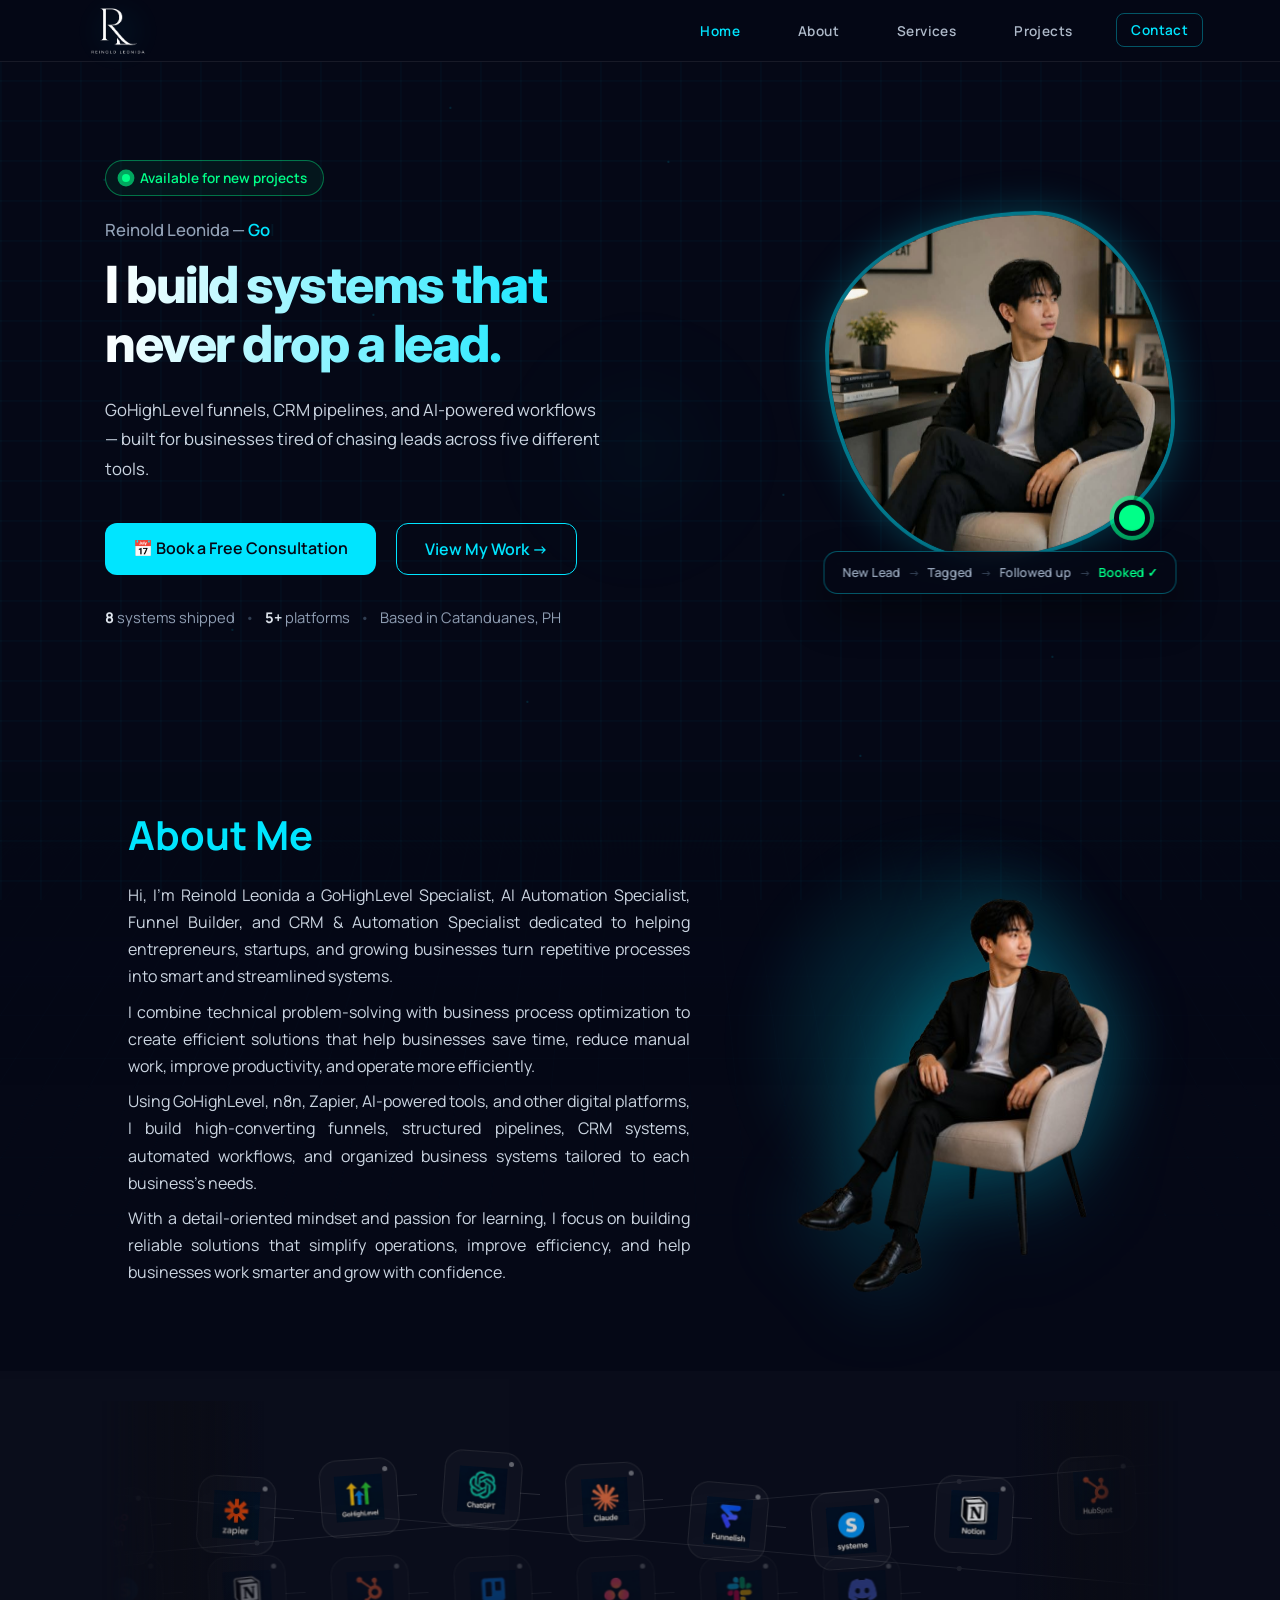
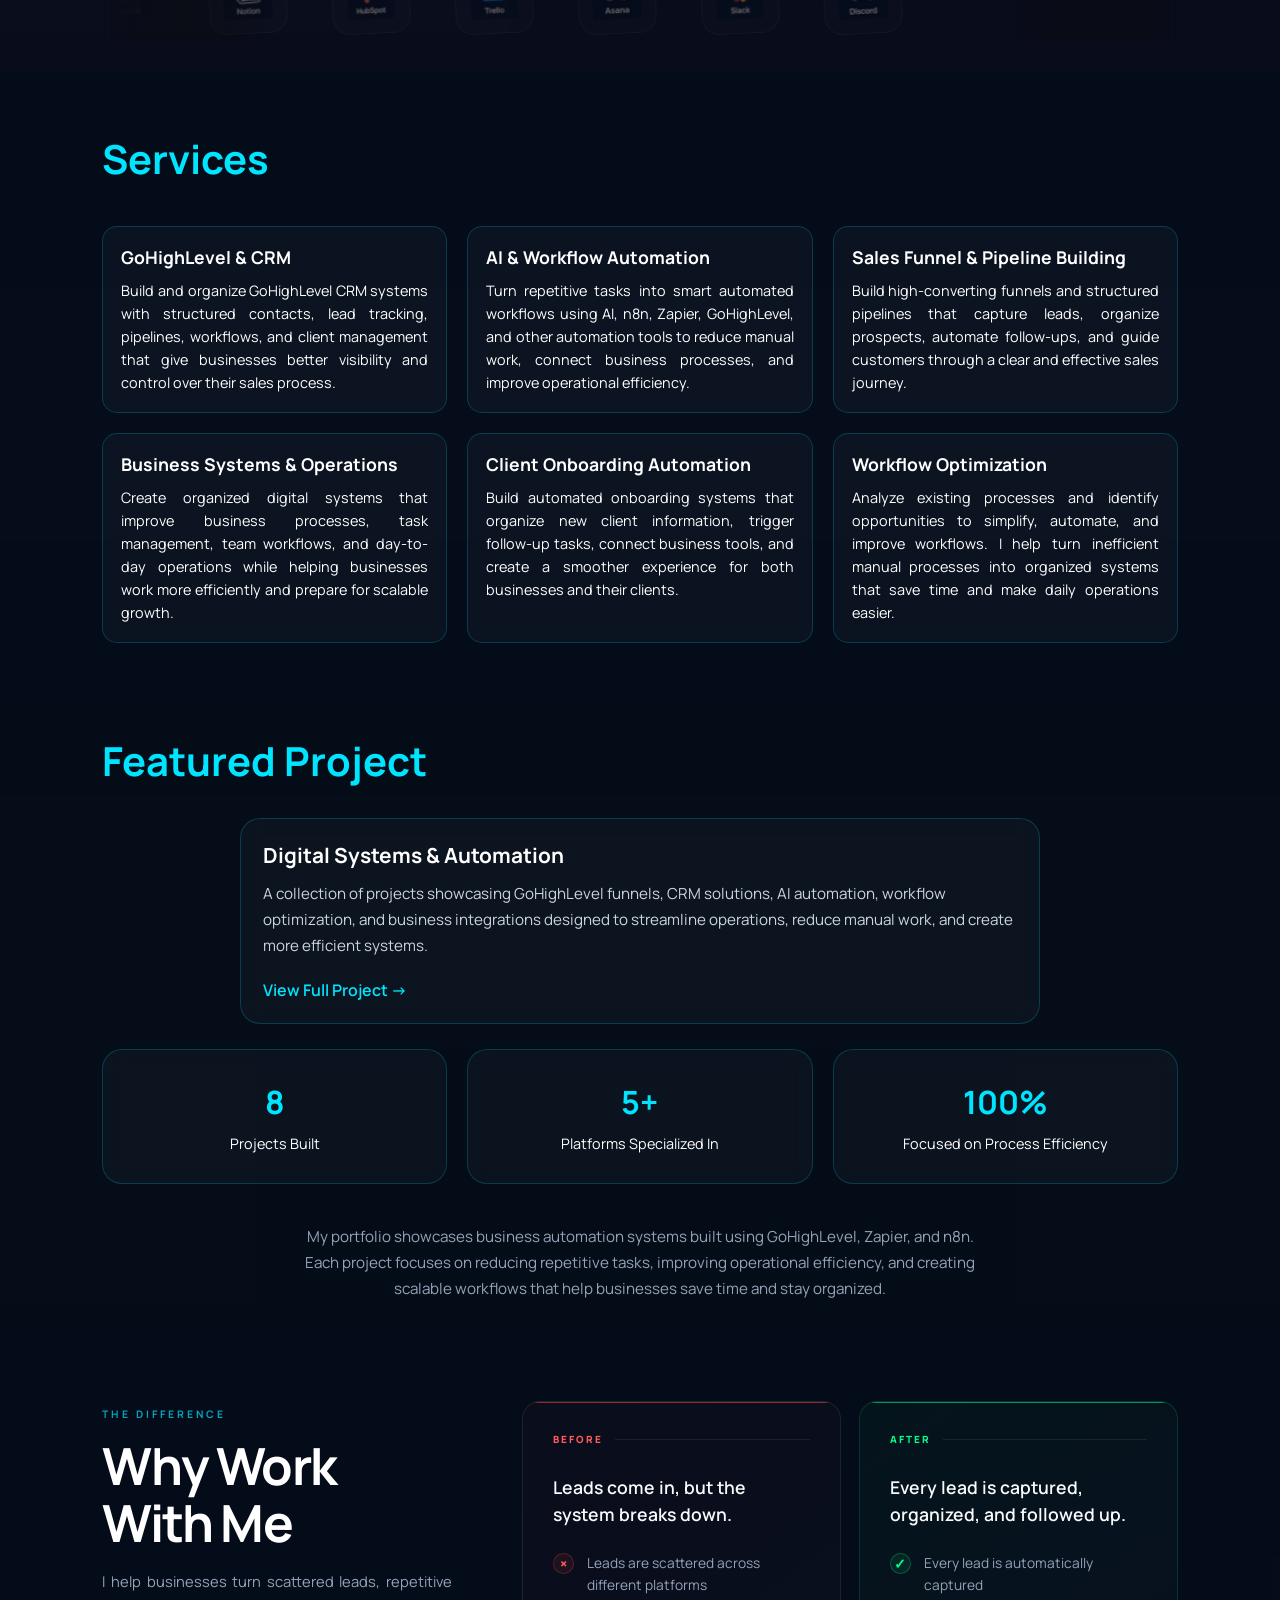
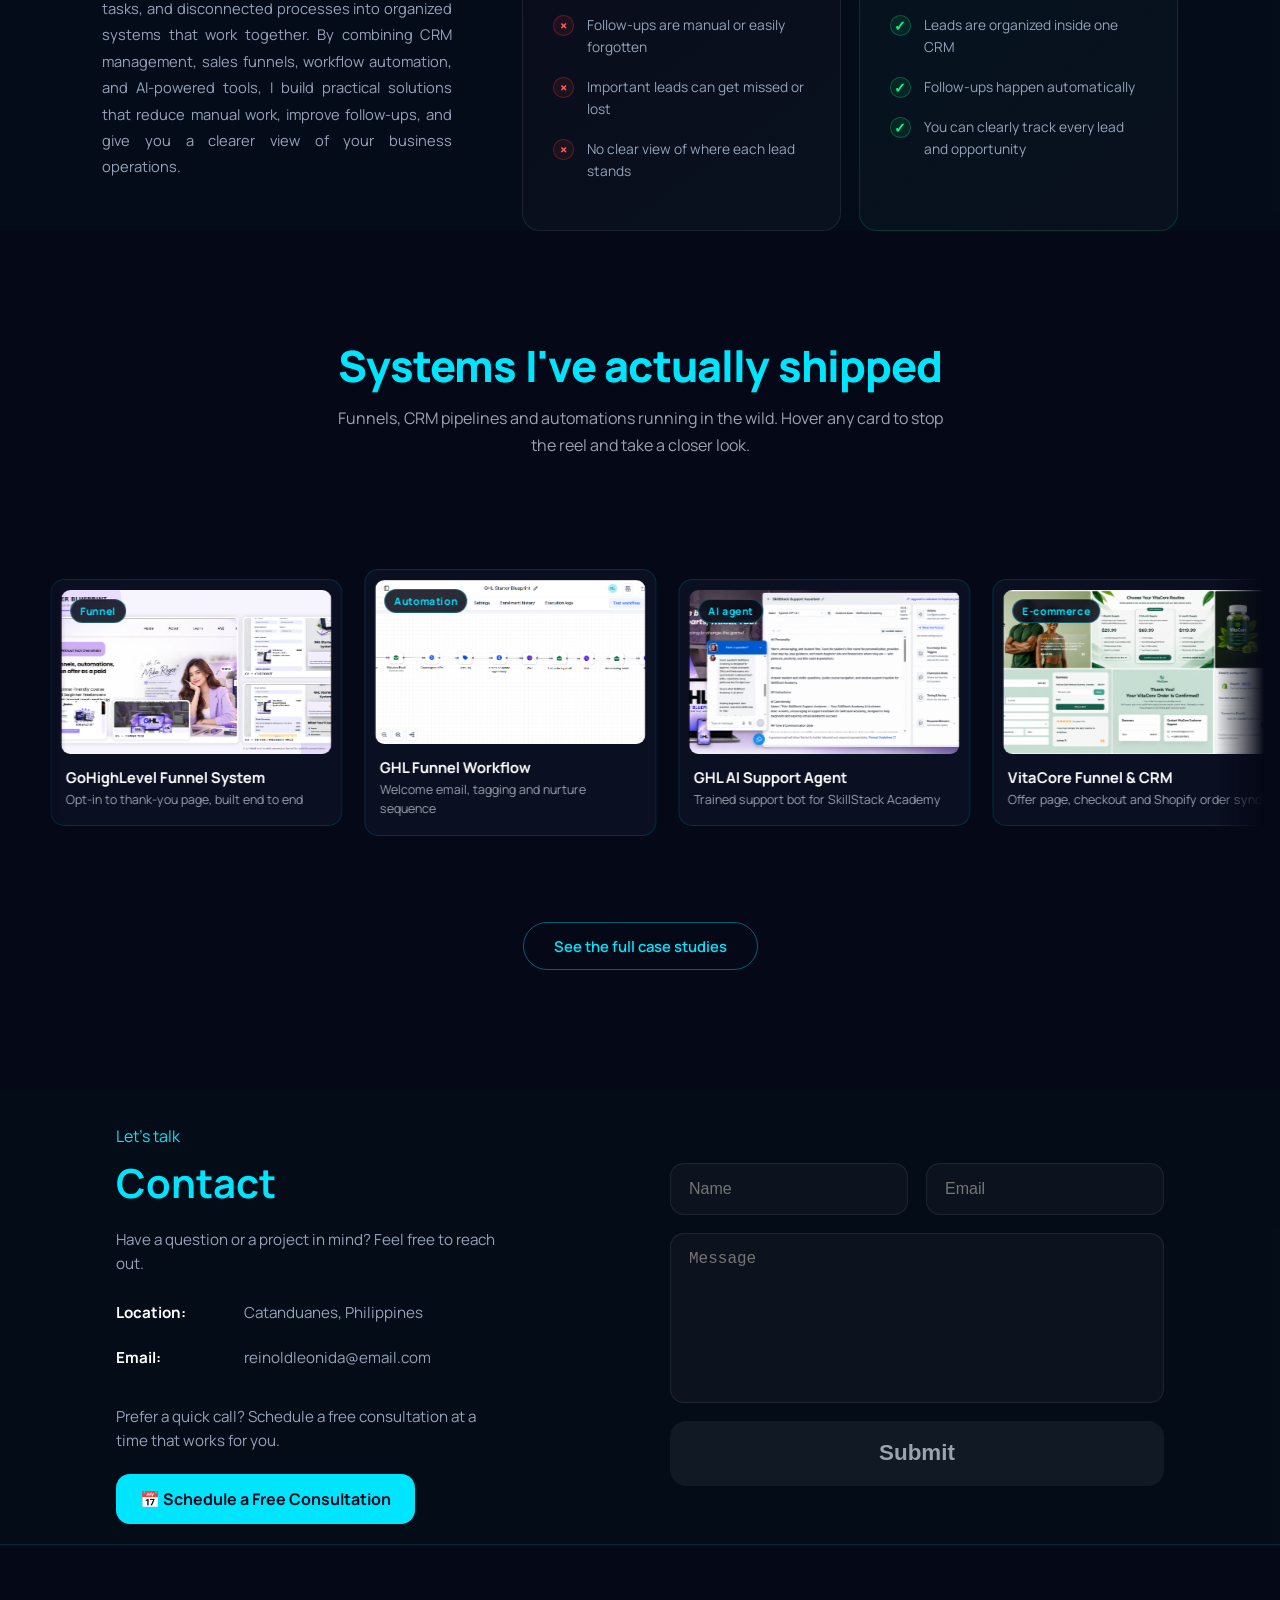
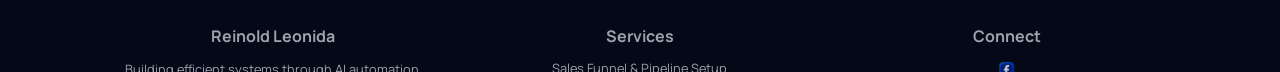
==== commit 94f1e196: "new project" ====
--- a/about.html
+++ b/about.html
@@ -2,896 +2,11 @@
 <html lang="en">
 <head>
     <meta charset="UTF-8">
-    <meta name="viewport" content="width=device-width, initial-scale=1.0">
-    <title>About Reinold Leonida</title>
-
-<link rel="icon" type="image/png" href="favicon1.png">
-
-<link rel="stylesheet" href="style.css">
+    <title>Reinold Leonida</title>
+    <meta http-equiv="refresh" content="0; url=index.html#about">
+    <link rel="canonical" href="index.html#about">
 </head>
 <body>
-    <div class="grid-bg"></div>
-
-<div class="three-d-background">
-    <div class="perspective-grid"></div>
-
-    <div class="particles">
-        <span></span>
-        <span></span>
-        <span></span>
-        <span></span>
-        <span></span>
-        <span></span>
-        <span></span>
-        <span></span>
-        <span></span>
-        <span></span>
-        <span></span>
-        <span></span>
-    </div>
-
-    <div class="depth-glow"></div>
-</div>
-
-<nav class="main-nav">
-
-    <!-- LOGO -->
-    <div class="brand-logo">
-    <img
-        src="Logo.png"
-        alt="Reinold Leonida"
-    >
-</div>
-
-
-    <!-- MOBILE MENU BUTTON -->
-    <button
-        class="menu-toggle"
-        aria-label="Open navigation"
-    >
-        <span></span>
-        <span></span>
-        <span></span>
-    </button>
-
-
-    <!-- NAVIGATION LINKS -->
-    <ul class="nav-menu">
-
-        <li>
-            <a href="index.html" class="nav-link">
-                Home
-            </a>
-        </li>
-
-        <li>
-            <a href="#about" class="nav-link active">
-                About
-            </a>
-        </li>
-
-        <li>
-            <a href="#services" class="nav-link">
-                Services
-            </a>
-        </li>
-
-        <li>
-            <a href="project.html" class="nav-link">
-                Projects
-            </a>
-        </li>
-
-        <li>
-            <a
-                href="#contact"
-                class="nav-link nav-contact"
-            >
-                Contact
-            </a>
-        </li>
-
-    </ul>
-
-</nav>
-
-<section id="about" class="about-page">
-
-    <div class="about-content">
-
-        <h1>About Me</h1>
-
-        <p>
-             Hi, I’m Reinold Leonida a GoHighLevel Specialist, AI Automation Specialist,
-             Funnel Builder, and CRM & Automation Specialist dedicated to helping 
-             entrepreneurs, startups, and growing businesses turn repetitive processes 
-             into smart and streamlined systems.
-        </p>
-
-        <p>
-            I combine technical problem-solving with business process optimization to 
-            create efficient solutions that help businesses save time, reduce 
-            manual work, improve productivity, and operate more efficiently.
-        </p>
-
-        <p>
-            Using GoHighLevel, n8n, Zapier, AI-powered tools, and other digital platforms, 
-            I build high-converting funnels, structured pipelines, CRM systems, 
-            automated workflows, and organized business systems tailored to each 
-            business’s needs.
-
-        </p>
-
-        <p>
-            With a detail-oriented mindset and passion for learning, I focus on 
-            building reliable solutions that simplify operations, improve 
-            efficiency, and help businesses work smarter and grow with confidence.
-        </p>
-
-    </div>
-
-    <div class="about-image">
-
-        <div class="image-glow"></div>
-
-        <img
-            src="Reinold.png"
-            alt="Reinold Leonida"
-            class="about-photo"
-        >
-
-    </div>
-
-</section>
-
-<section id="tech" class="tech-stack-section">
-
-    <div class="tech-orbit">
-
-        <div class="tech-line tech-line-1"></div>
-        <div class="tech-line tech-line-2"></div>
-
-        <div class="logo-track logo-track-1">
-
-            <div class="tech-logo">
-                <img src="Logos/n8n.jfif" alt="n8n">
-            </div>
-
-            <div class="tech-logo">
-                <img src="Logos/zapier.jfif" alt="Zapier">
-            </div>
-
-            <div class="tech-logo">
-                <img src="Logos/ghl.jfif" alt="GoHighLevel">
-            </div>
-
-            <div class="tech-logo">
-                <img src="Logos/chatgpt.jfif" alt="ChatGPT">
-            </div>
-
-            <div class="tech-logo">
-                <img src="Logos/claude.jfif" alt="Claude">
-            </div>
-
-            <div class="tech-logo">
-                <img src="Logos/funnelish.jfif" alt="Funnelish">
-            </div>
-
-            <div class="tech-logo">
-                <img src="Logos/systeme.jfif" alt="systeme.io">
-            </div>
-
-            <div class="tech-logo">
-                <img src="Logos/notion.jfif" alt="Notion">
-            </div>
-
-            <div class="tech-logo">
-                <img src="Logos/hubspot.jfif" alt="HubSpot">
-            </div>
-
-            <div class="tech-logo">
-                <img src="Logos/trello.jfif" alt="Trello">
-            </div>
-
-            <div class="tech-logo">
-                <img src="Logos/asana.jfif" alt="Asana">
-            </div>
-
-            <div class="tech-logo">
-                <img src="Logos/slack.jfif" alt="Slack">
-            </div>
-
-            <div class="tech-logo">
-                <img src="Logos/discord.jfif" alt="Discord">
-            </div>
-
-        </div>
-
-        <!-- Duplicate track -->
-        <div class="logo-track logo-track-2">
-
-            
-            <div class="tech-logo">
-                <img src="Logos/n8n.jfif" alt="n8n">
-            </div>
-
-            <div class="tech-logo">
-                <img src="Logos/zapier.jfif" alt="Zapier">
-            </div>
-
-            <div class="tech-logo">
-                <img src="Logos/ghl.jfif" alt="GoHighLevel">
-            </div>
-
-            <div class="tech-logo">
-                <img src="Logos/chatgpt.jfif" alt="ChatGPT">
-            </div>
-
-            <div class="tech-logo">
-                <img src="Logos/claude.jfif" alt="Claude">
-            </div>
-
-            <div class="tech-logo">
-                <img src="Logos/funnelish.jfif" alt="Funnelish">
-            </div>
-
-            <div class="tech-logo">
-                <img src="Logos/systeme.jfif" alt="systeme.io">
-            </div>
-
-            <div class="tech-logo">
-                <img src="Logos/notion.jfif" alt="Notion">
-            </div>
-
-            <div class="tech-logo">
-                <img src="Logos/hubspot.jfif" alt="HubSpot">
-            </div>
-
-            <div class="tech-logo">
-                <img src="Logos/trello.jfif" alt="Trello">
-            </div>
-
-            <div class="tech-logo">
-                <img src="Logos/asana.jfif" alt="Asana">
-            </div>
-
-            <div class="tech-logo">
-                <img src="Logos/slack.jfif" alt="Slack">
-            </div>
-
-            <div class="tech-logo">
-                <img src="Logos/discord.jfif" alt="Discord">
-            </div>
-
-        </div>
-
-    </div>
-
-</section>
-
-    <!-- SERVICES -->
-<section id="services">
-
-    <h2>Services</h2>
-
-    <div class="project-grid">
-
-        <div class="card project-card">
-            <h3>GoHighLevel & CRM</h3>
-            <p>
-                Build and organize GoHighLevel CRM systems 
-                with structured contacts, lead tracking, pipelines, 
-                workflows, and client management that give businesses 
-                better visibility and control over their sales process.
-            </p>
-        </div>
-
-        <div class="card project-card">
-
-            <h3>AI & Workflow Automation</h3>
-
-            <p>
-                Turn repetitive tasks into smart automated workflows using AI, 
-                n8n, Zapier, GoHighLevel, and other automation tools to reduce 
-                manual work, connect business processes, and improve operational 
-                efficiency.
-            </p>
-
-        </div>
-
-        <div class="card project-card">
-            <h3>Sales Funnel & Pipeline Building</h3>
-            <p>
-                Build high-converting funnels and structured pipelines that 
-                capture leads, organize prospects, automate follow-ups, and 
-                guide customers through a clear and effective sales journey.
-            </p>
-        </div>
-
-        <div class="card project-card">
-            <h3>Business Systems & Operations</h3>
-            <p>
-                Create organized digital systems that improve business 
-                processes, task management, team workflows, and day-to-day 
-                operations while helping businesses work more efficiently and 
-                prepare for scalable growth.
-            </p>
-        </div>
-
-        <div class="card project-card">
-            <h3>Client Onboarding Automation</h3>
-            <p>
-                Build automated onboarding systems that organize new client information, 
-                trigger follow-up tasks, connect business tools, and create a smoother 
-                experience for both businesses and their clients.
-            </p>
-        </div>
-        <div class="card project-card">
-            <h3>Workflow Optimization</h3>
-            <p>
-                Analyze existing processes and identify opportunities 
-                to simplify, automate, and improve workflows. I help turn 
-                inefficient manual processes into organized systems that 
-                save time and make daily operations easier.
-            </p>
-        </div>
-
-    </div>
-
-</section>
-
-<section id="projects">
-
-    <h2>Featured Project</h2>
-
-    <div class="project-grid">
-
-        <a href="project.html" class="project-link">
-
-            <div class="card project-card">
-
-                <h3>
-                    Digital Systems & Automation
-                </h3>
-
-                <p>
-                    A collection of projects showcasing GoHighLevel funnels, CRM solutions,
-    AI automation, workflow optimization, and business integrations designed
-    to streamline operations, reduce manual work, and create more efficient systems.
-                </p>
-
-                <span class="view-projects">
-                    View Full Project  →
-                </span>
-
-            </div>
-
-        </a>
-
-    </div>
-
-    <div class="project-highlights">
-
-        <div class="card stat-card">
-            <h3>8</h3>
-            <p>Projects Built</p>
-        </div>
-
-        <div class="card stat-card">
-            <h3>5+</h3>
-            <p>Platforms Specialized In</p>
-        </div>
-
-        <div class="card stat-card">
-            <h3>100%</h3>
-            <p>Focused on Process Efficiency</p>
-        </div>
-
-    </div>
-
-    <p class="project-note">
-        My portfolio showcases business automation systems built using
-        GoHighLevel, Zapier, and n8n. Each project focuses on reducing
-        repetitive tasks, improving operational efficiency, and creating
-        scalable workflows that help businesses save time and stay organized.
-    </p>
-
-</section>
-
-<!-- WHY WORK WITH ME -->
-<section id="why-me" class="before-after-section">
-
-    <div class="before-after-header">
-        <span class="section-label">THE DIFFERENCE</span>
-
-        <h2>Why Work With Me</h2>
-
-        <p>
-            I help businesses turn scattered leads, repetitive tasks, and disconnected
-    processes into organized systems that work together. By combining CRM
-    management, sales funnels, workflow automation, and AI-powered tools, I
-    build practical solutions that reduce manual work, improve follow-ups,
-    and give you a clearer view of your business operations.
-        </p>
-    </div>
-
-    <div class="before-after">
-
-        <!-- BEFORE -->
-        <div class="ba-column before">
-
-            <div class="ba-header">
-                <span class="ba-status red">BEFORE</span>
-                <span class="ba-line"></span>
-            </div>
-
-            <h3>Leads come in, but the system breaks down.</h3>
-
-            <ul>
-                <li>
-                    <span class="ba-icon red">×</span>
-                    Leads are scattered across different platforms
-                </li>
-
-                <li>
-                    <span class="ba-icon red">×</span>
-                    Follow-ups are manual or easily forgotten
-                </li>
-
-                <li>
-                    <span class="ba-icon red">×</span>
-                    Important leads can get missed or lost
-                </li>
-
-                <li>
-                    <span class="ba-icon red">×</span>
-                    No clear view of where each lead stands
-                </li>
-            </ul>
-
-        </div>
-
-
-        <!-- AFTER -->
-        <div class="ba-column after">
-
-            <div class="ba-header">
-                <span class="ba-status green">AFTER</span>
-                <span class="ba-line"></span>
-            </div>
-
-            <h3>Every lead is captured, organized, and followed up.</h3>
-
-            <ul>
-                <li>
-                    <span class="ba-icon green">✓</span>
-                    Every lead is automatically captured
-                </li>
-
-                <li>
-                    <span class="ba-icon green">✓</span>
-                    Leads are organized inside one CRM
-                </li>
-
-                <li>
-                    <span class="ba-icon green">✓</span>
-                    Follow-ups happen automatically
-                </li>
-
-                <li>
-                    <span class="ba-icon green">✓</span>
-                    You can clearly track every lead and opportunity
-                </li>
-            </ul>
-
-        </div>
-
-    </div>
-
-</section>
-
-<!-- PROJECT SHOWCASE -->
-<section id="showcase" class="showcase-section">
-
-    <div class="showcase-head">
-        <h2>Systems I've <em>actually shipped</em></h2>
-        <p>Funnels, CRM pipelines and automations running in the wild. Hover any card to stop the reel and take a closer look.</p>
-    </div>
-
-    <div class="reel" aria-label="Project showcase">
-        <div class="reel-track">
-
-            <figure class="reel-card">
-                <div class="reel-frame">
-                    <span class="reel-tag">Funnel</span>
-                    <img src="GHLfunnel.png" alt="GoHighLevel Funnel System" loading="lazy">
-                </div>
-                <figcaption>
-                    <strong>GoHighLevel Funnel System</strong>
-                    <span>Opt-in to thank-you page, built end to end</span>
-                </figcaption>
-            </figure>
-
-            <figure class="reel-card">
-                <div class="reel-frame">
-                    <span class="reel-tag">Automation</span>
-                    <img src="ghlmika.png" alt="GHL Funnel Workflow" loading="lazy">
-                </div>
-                <figcaption>
-                    <strong>GHL Funnel Workflow</strong>
-                    <span>Welcome email, tagging and nurture sequence</span>
-                </figcaption>
-            </figure>
-
-            <figure class="reel-card">
-                <div class="reel-frame">
-                    <span class="reel-tag">AI agent</span>
-                    <img src="Aiagent.png" alt="GHL AI Support Agent" loading="lazy">
-                </div>
-                <figcaption>
-                    <strong>GHL AI Support Agent</strong>
-                    <span>Trained support bot for SkillStack Academy</span>
-                </figcaption>
-            </figure>
-
-            <figure class="reel-card">
-                <div class="reel-frame">
-                    <span class="reel-tag">E-commerce</span>
-                    <img src="VitaCore.png" alt="VitaCore Funnel & CRM" loading="lazy">
-                </div>
-                <figcaption>
-                    <strong>VitaCore Funnel & CRM</strong>
-                    <span>Offer page, checkout and Shopify order sync</span>
-                </figcaption>
-            </figure>
-
-            <figure class="reel-card">
-                <div class="reel-frame">
-                    <span class="reel-tag">E-commerce</span>
-                    <img src="Zenbodi.png" alt="Zenbodi Funnel Build" loading="lazy">
-                </div>
-                <figcaption>
-                    <strong>Zenbodi Funnel Build</strong>
-                    <span>Bundle page with upsells and free-gift logic</span>
-                </figcaption>
-            </figure>
-
-            <figure class="reel-card">
-                <div class="reel-frame">
-                    <span class="reel-tag">AI workflow</span>
-                    <img src="aicontent.png" alt="AI Content Automation" loading="lazy">
-                </div>
-                <figcaption>
-                    <strong>AI Content Automation</strong>
-                    <span>n8n: intake, copy, image, auto-publish</span>
-                </figcaption>
-            </figure>
-
-            <figure class="reel-card">
-                <div class="reel-frame">
-                    <span class="reel-tag">Automation</span>
-                    <img src="Leadfollowup.png" alt="Sales & Follow-Up Automation" loading="lazy">
-                </div>
-                <figcaption>
-                    <strong>Sales & Follow-Up Automation</strong>
-                    <span>AI agent routing leads to sheets, mail and chat</span>
-                </figcaption>
-            </figure>
-
-            <figure class="reel-card">
-                <div class="reel-frame">
-                    <span class="reel-tag">Reporting</span>
-                    <img src="weeklysalesreport.png" alt="Weekly Sales Reporting" loading="lazy">
-                </div>
-                <figcaption>
-                    <strong>Weekly Sales Reporting</strong>
-                    <span>Scheduled pull, status check, upsert and alerts</span>
-                </figcaption>
-            </figure>
-
-            <figure class="reel-card">
-                <div class="reel-frame">
-                    <span class="reel-tag">Onboarding</span>
-                    <img src="clientonboarding.png" alt="File Organization & Alerts" loading="lazy">
-                </div>
-                <figcaption>
-                    <strong>File Organization & Alerts</strong>
-                    <span>Zap: sheet row to Drive folder, Trello and email</span>
-                </figcaption>
-            </figure>
-
-            <figure class="reel-card" aria-hidden="true">
-                <div class="reel-frame">
-                    <span class="reel-tag">Funnel</span>
-                    <img src="GHLfunnel.png" alt="" loading="lazy">
-                </div>
-                <figcaption>
-                    <strong>GoHighLevel Funnel System</strong>
-                    <span>Opt-in to thank-you page, built end to end</span>
-                </figcaption>
-            </figure>
-
-            <figure class="reel-card" aria-hidden="true">
-                <div class="reel-frame">
-                    <span class="reel-tag">Automation</span>
-                    <img src="ghlmika.png" alt="" loading="lazy">
-                </div>
-                <figcaption>
-                    <strong>GHL Funnel Workflow</strong>
-                    <span>Welcome email, tagging and nurture sequence</span>
-                </figcaption>
-            </figure>
-
-            <figure class="reel-card" aria-hidden="true">
-                <div class="reel-frame">
-                    <span class="reel-tag">AI agent</span>
-                    <img src="Aiagent.png" alt="" loading="lazy">
-                </div>
-                <figcaption>
-                    <strong>GHL AI Support Agent</strong>
-                    <span>Trained support bot for SkillStack Academy</span>
-                </figcaption>
-            </figure>
-
-            <figure class="reel-card" aria-hidden="true">
-                <div class="reel-frame">
-                    <span class="reel-tag">E-commerce</span>
-                    <img src="VitaCore.png" alt="" loading="lazy">
-                </div>
-                <figcaption>
-                    <strong>VitaCore Funnel & CRM</strong>
-                    <span>Offer page, checkout and Shopify order sync</span>
-                </figcaption>
-            </figure>
-
-            <figure class="reel-card" aria-hidden="true">
-                <div class="reel-frame">
-                    <span class="reel-tag">E-commerce</span>
-                    <img src="Zenbodi.png" alt="" loading="lazy">
-                </div>
-                <figcaption>
-                    <strong>Zenbodi Funnel Build</strong>
-                    <span>Bundle page with upsells and free-gift logic</span>
-                </figcaption>
-            </figure>
-
-            <figure class="reel-card" aria-hidden="true">
-                <div class="reel-frame">
-                    <span class="reel-tag">AI workflow</span>
-                    <img src="aicontent.png" alt="" loading="lazy">
-                </div>
-                <figcaption>
-                    <strong>AI Content Automation</strong>
-                    <span>n8n: intake, copy, image, auto-publish</span>
-                </figcaption>
-            </figure>
-
-            <figure class="reel-card" aria-hidden="true">
-                <div class="reel-frame">
-                    <span class="reel-tag">Automation</span>
-                    <img src="Leadfollowup.png" alt="" loading="lazy">
-                </div>
-                <figcaption>
-                    <strong>Sales & Follow-Up Automation</strong>
-                    <span>AI agent routing leads to sheets, mail and chat</span>
-                </figcaption>
-            </figure>
-
-            <figure class="reel-card" aria-hidden="true">
-                <div class="reel-frame">
-                    <span class="reel-tag">Reporting</span>
-                    <img src="weeklysalesreport.png" alt="" loading="lazy">
-                </div>
-                <figcaption>
-                    <strong>Weekly Sales Reporting</strong>
-                    <span>Scheduled pull, status check, upsert and alerts</span>
-                </figcaption>
-            </figure>
-
-            <figure class="reel-card" aria-hidden="true">
-                <div class="reel-frame">
-                    <span class="reel-tag">Onboarding</span>
-                    <img src="clientonboarding.png" alt="" loading="lazy">
-                </div>
-                <figcaption>
-                    <strong>File Organization & Alerts</strong>
-                    <span>Zap: sheet row to Drive folder, Trello and email</span>
-                </figcaption>
-            </figure>
-        </div>
-    </div>
-
-    <div class="showcase-cta">
-        <a href="project.html">See the full case studies</a>
-    </div>
-
-</section>
-
-
-    <!-- CONTACT -->
-
-<section id="contact" class="contact-section">
-
-    <div class="contact-container">
-
-        <div class="contact-info">
-
-            <span class="contact-label">
-                Let's talk
-            </span>
-
-            <h2>Contact</h2>
-
-            <p>
-                Have a question or a project in mind?
-                Feel free to reach out.
-            </p>
-
-            <div class="contact-details">
-
-    <p>
-        <span class="contact-title">Location</span>
-        <span class="contact-value">Catanduanes, Philippines</span>
-    </p>
-
-    <p>
-        <span class="contact-title">Email</span>
-        <span class="contact-value">
-            <a href="mailto:reinoldleonida@email.com">
-                reinoldleonida@email.com
-            </a>
-        </span>
-    </p>
-
-    <p>
-    <span class="contact-title">LinkedIn</span>
-
-    <span class="contact-value">
-        <a href="https://linkedin.com/in/reinoldleonida" target="_blank">
-            linkedin.com/in/reinoldleonida
-        </a>
-    </span>
-</p>
-
-<div class="booking-box">
-
-    <p class="booking-text">
-        Prefer a quick call? Schedule a free consultation at a time that works for you.
-    </p>
-
-    <a
-        href="https://calendly.com/reinoldleo2004/free-consultation"
-        target="_blank"
-        class="book-btn">
-
-        📅 Schedule a Free Consultation
-
-    </a>
-
-</div>
-        </span>
-    </p>
-
-</div>
-        </div>
-
-        <form
-    action="https://formsubmit.co/reinoldleo2004@gmail.com"
-    method="POST"
-    class="contact-form">
-
-    <input type="hidden" name="_captcha" value="false">
-
-    <input type="hidden" name="_subject"
-    value="New Portfolio Inquiry">
-
-    <input type="hidden" name="_template"
-    value="table">
-
-            <div class="input-row">
-
-    <input
-    type="text"
-    name="Name"
-    placeholder="Name"
-    required
->
-
-    <input
-    type="email"
-    name="Email"
-    placeholder="Email"
-    required
->
-</div>
-<input type="hidden"
-       name="_next"
-       value="https://reinoldleonida.vercel.app/about.html?sent=true#contact">
-
-            <textarea
-    name="Message"
-    placeholder="Message"
-    rows="5"
-    required
-></textarea>
-
-            <button type="submit">
-                Submit
-            </button>
-
-        </form>
-
-    </div>
-
-        </div>
-    <footer class="footer">
-
-    <div class="footer-grid">
-
-        <div>
-            <h3>Reinold Leonida</h3>
-
-            <p class="footer-tagline">
-                Building efficient systems through AI automation,
-                Customer Relationship Management (CRM), workflow optimization,
-                and digital operations support.
-            </p>
-        </div>
-
-        <div>
-            <h3>Services</h3>
-
-            <ul class="footer-links">
-                <li>Sales Funnel & Pipeline Setup</li>
-                <li>Customer Relationship Management (CRM)</li>
-                <li>Tech Virtual Assistance</li>
-            </ul>
-        </div>
-
-        <div class="footer-connect">
-    <h3>Connect</h3>
-
-    <ul class="social-logos">
-
-        <li>
-            <a href="https://www.facebook.com/profile.php?id=61594046890685" target="_blank" rel="noopener noreferrer" aria-label="Facebook">
-                <img src="facebook.png" alt="Facebook">
-            </a>
-        </li>
-
-        <li>
-            <a href="https://www.instagram.com/reinoldleonida/" target="_blank" rel="noopener noreferrer" aria-label="Instagram">
-                <img src="instagram.png" alt="Instagram">
-            </a>
-        </li>
-
-        <li>
-            <a href="https://www.linkedin.com/in/reinold-leonida/" target="_blank" rel="noopener noreferrer" aria-label="LinkedIn">
-                <img src="linkedin.png" alt="LinkedIn">
-            </a>
-        </li>
-
-    </ul>
-</div>
-
-    </div>
-
-    <div class="footer-bottom">
-        © 2026 Reinold Leonida. All Rights Reserved.
-    </div>
-
-</footer>
-
-</section>
-
-<div id="success-box" class="success-box">
-    <div class="success-content">
-        <span>✓</span>
-        <p>Message sent successfully!</p>
-    </div>
-</div>
-
-<script src="script.js"></script>
-
+    <p>This page has moved. <a href="index.html#about">Continue to the About section</a>.</p>
 </body>
 </html>
